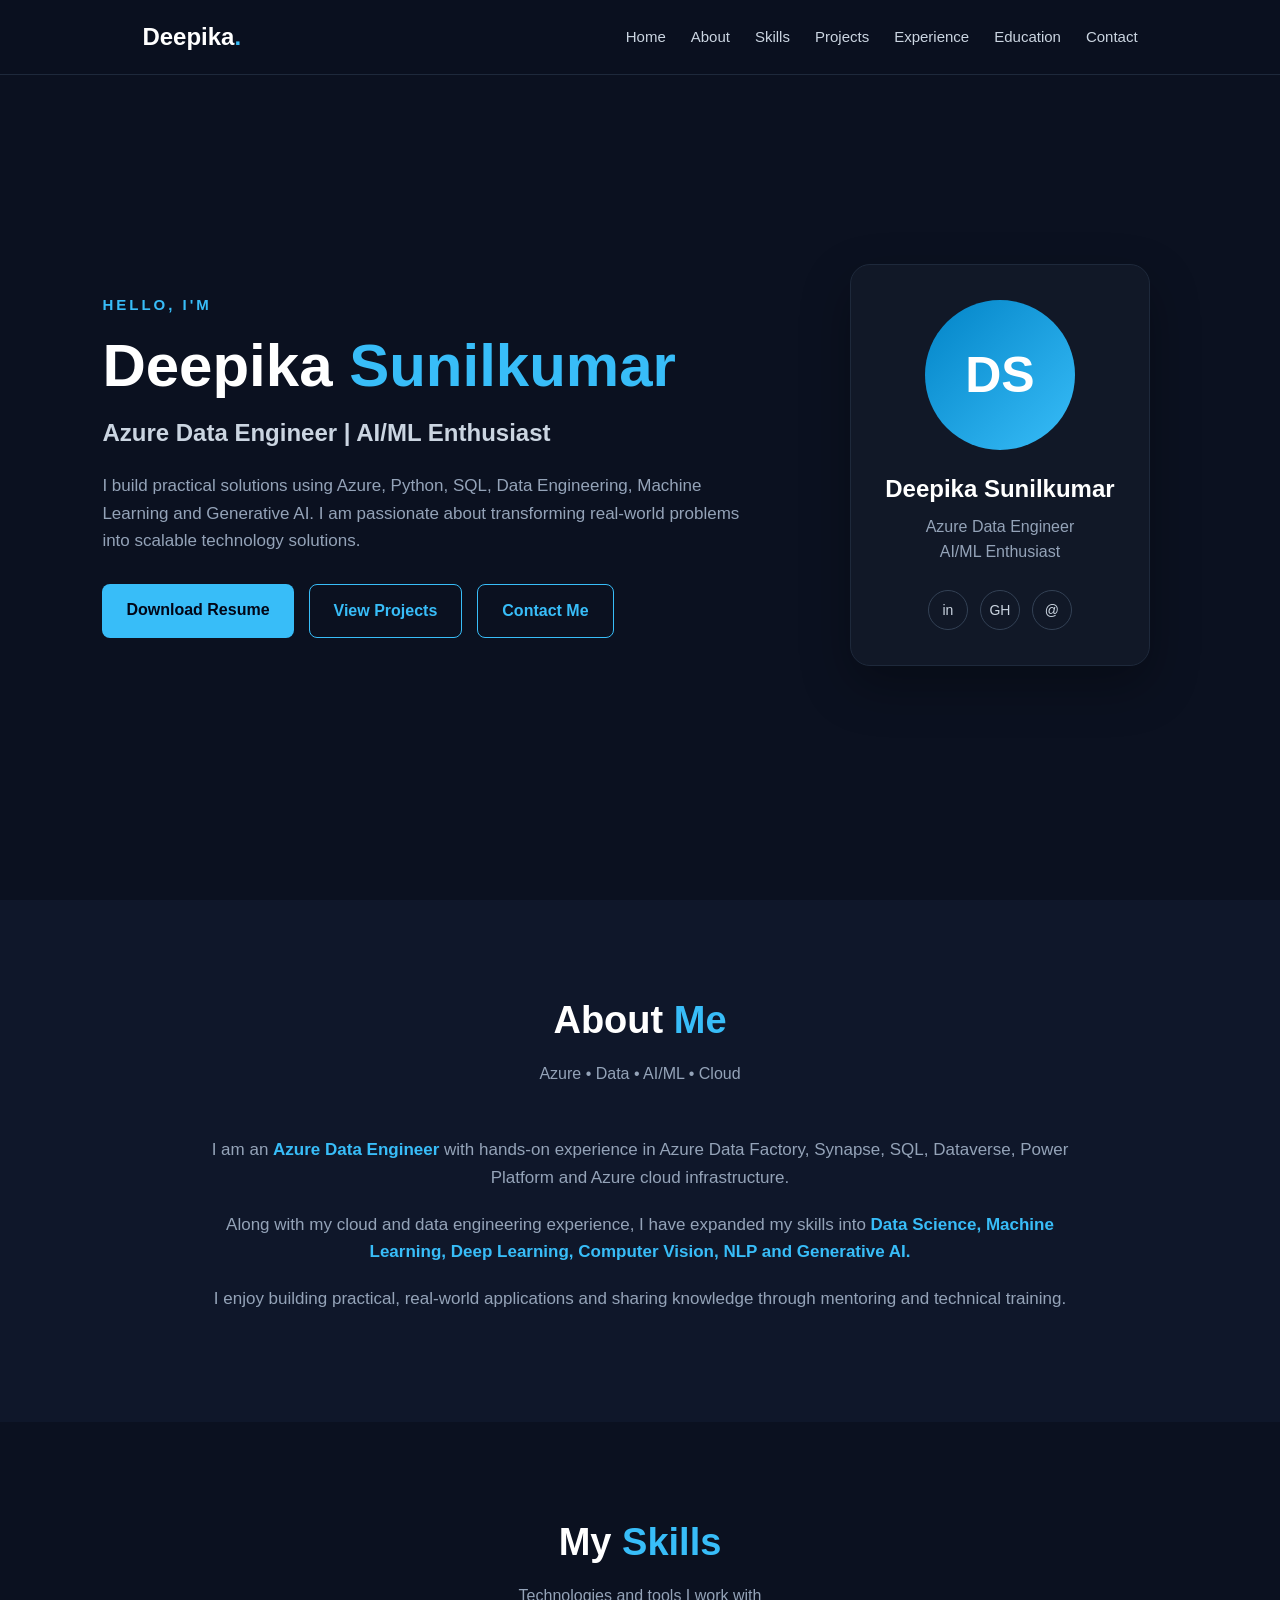
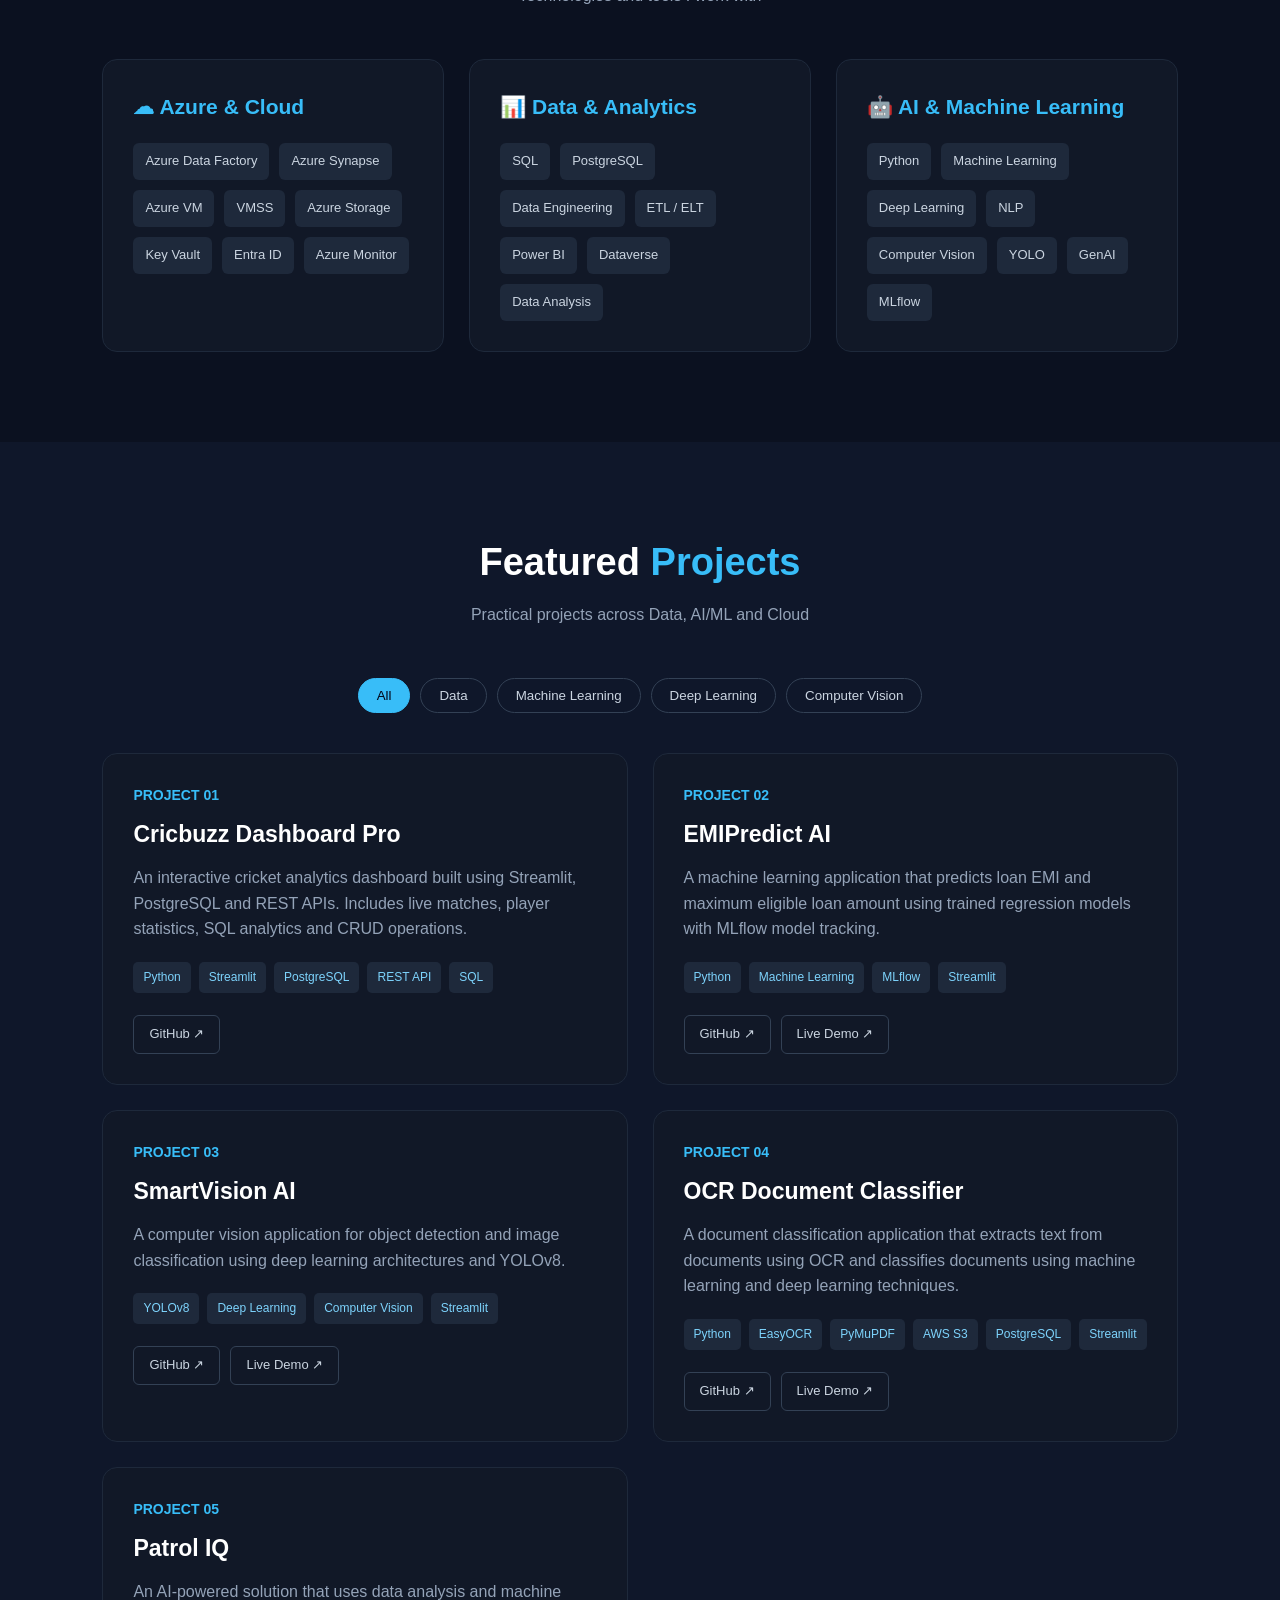
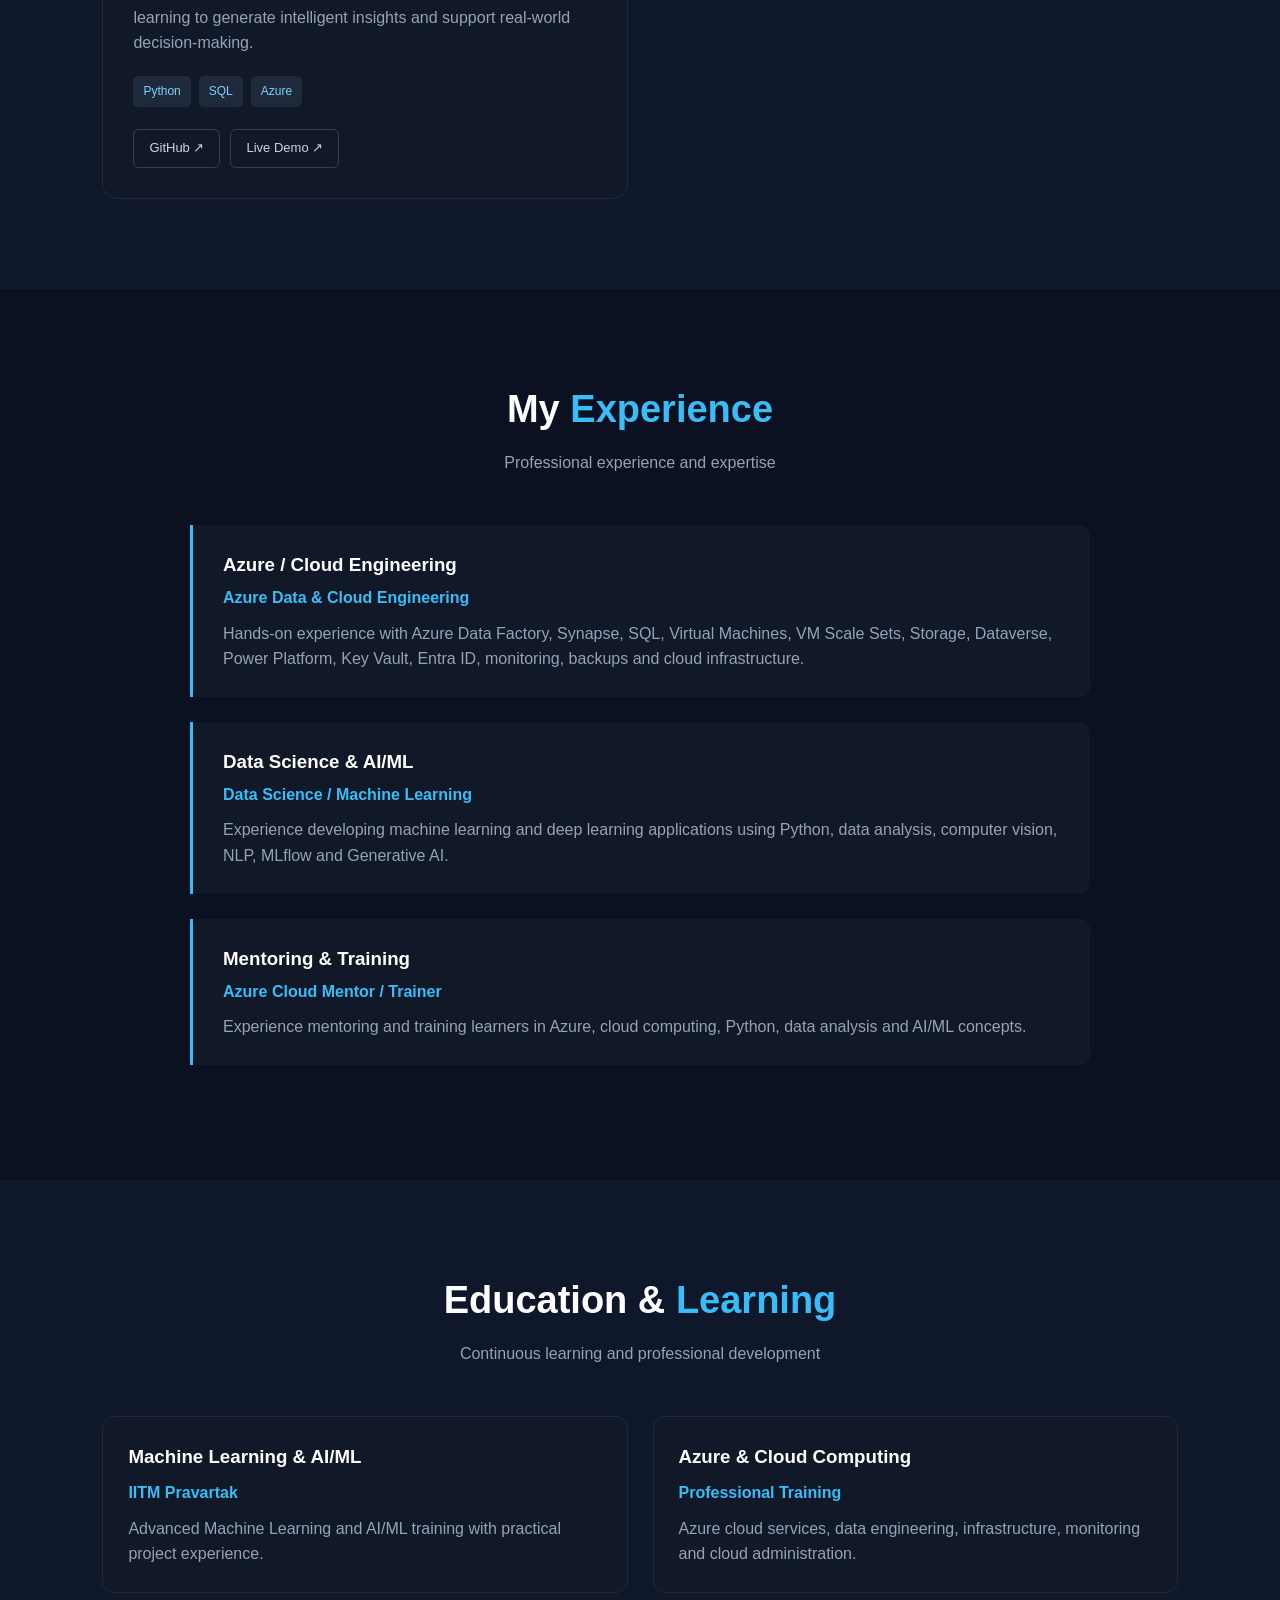
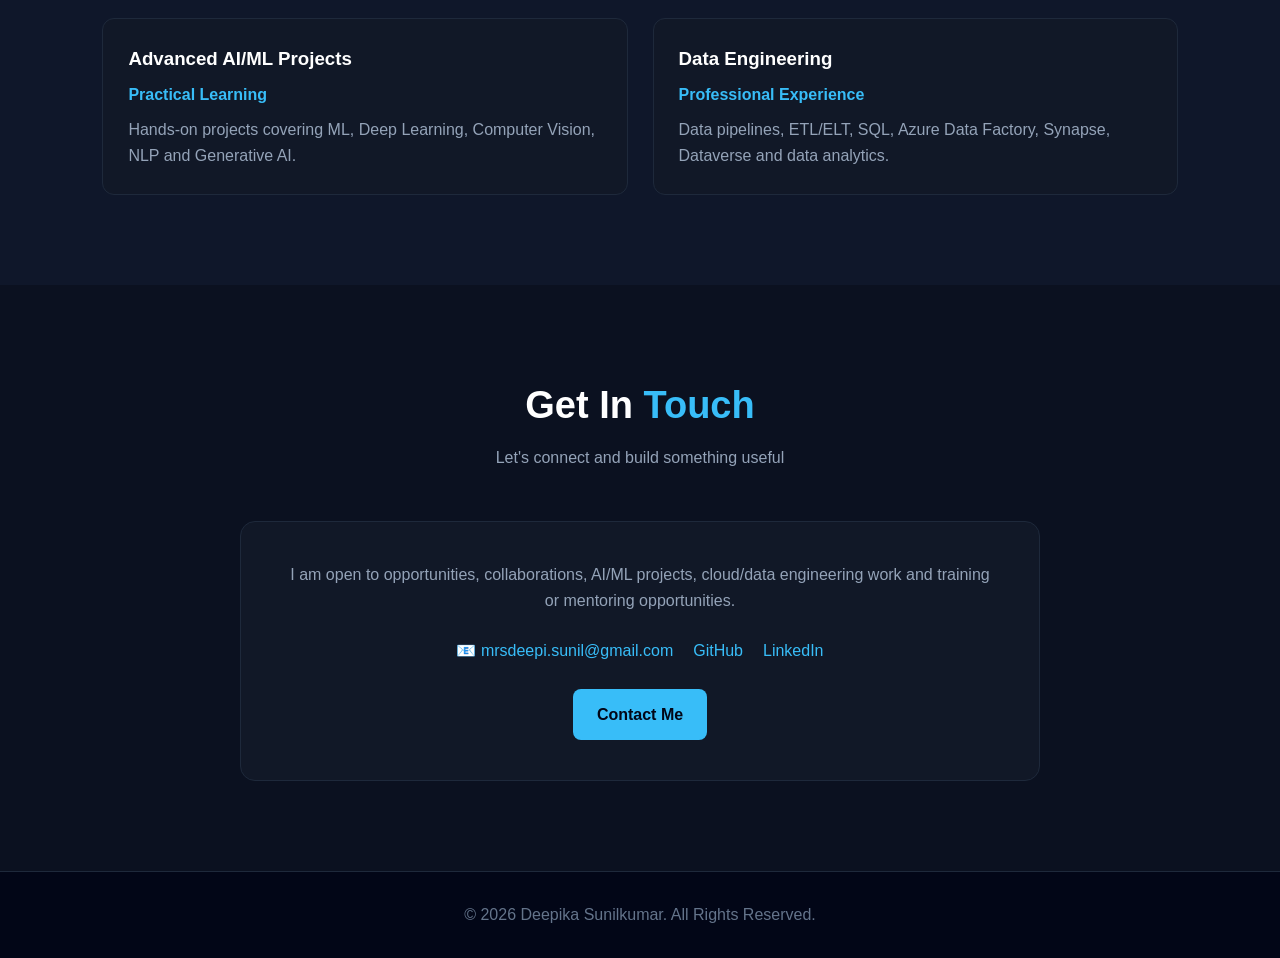
==== index.html @ 40c031a7 "Initial commit" ====
<!DOCTYPE html>
<html lang="en">

<head>
    <meta charset="UTF-8">

    <meta name="viewport" content="width=device-width, initial-scale=1.0">

    <meta name="description"
        content="Deepika Sunilkumar - Azure Data Engineer, AI/ML Enthusiast and Cloud & Data Professional">

    <meta name="author"
        content="Deepika Sunilkumar">

    <title>Deepika Sunilkumar | Azure Data Engineer & AI/ML</title>

    <!-- CSS -->
    <link rel="stylesheet" href="css/style.css">
</head>
    <style>

        /* =========================
           GLOBAL
        ========================== */

        * {
            margin: 0;
            padding: 0;
            box-sizing: border-box;
            scroll-behavior: smooth;
        }

        body {
            font-family: Arial, Helvetica, sans-serif;
            background: #0b1120;
            color: #e5e7eb;
            line-height: 1.6;
        }

        a {
            text-decoration: none;
            color: inherit;
        }

        ul {
            list-style: none;
        }

        img {
            max-width: 100%;
        }

        section {
            padding: 90px 8%;
        }

        .container {
            max-width: 1200px;
            margin: auto;
        }

        .section-title {
            text-align: center;
            margin-bottom: 50px;
        }

        .section-title h2 {
            font-size: 38px;
            margin-bottom: 10px;
            color: #ffffff;
        }

        .section-title span {
            color: #38bdf8;
        }

        .section-title p {
            color: #94a3b8;
        }


        /* =========================
           NAVBAR
        ========================== */

        header {
            position: fixed;
            top: 0;
            left: 0;
            width: 100%;
            background: rgba(11, 17, 32, 0.95);
            backdrop-filter: blur(10px);
            border-bottom: 1px solid #1e293b;
            z-index: 1000;
        }

        nav {
            max-width: 1200px;
            margin: auto;
            padding: 18px 8%;
            display: flex;
            justify-content: space-between;
            align-items: center;
        }

        .logo {
            font-size: 24px;
            font-weight: bold;
            color: #ffffff;
        }

        .logo span {
            color: #38bdf8;
        }

        .nav-links {
            display: flex;
            gap: 25px;
        }

        .nav-links a {
            color: #cbd5e1;
            font-size: 15px;
            transition: 0.3s;
        }

        .nav-links a:hover {
            color: #38bdf8;
        }

        .menu-btn {
            display: none;
            font-size: 28px;
            cursor: pointer;
            color: white;
        }


        /* =========================
           HERO
        ========================== */

        #home {
            min-height: 100vh;
            display: flex;
            align-items: center;
            padding-top: 120px;
        }

        .hero {
            max-width: 1200px;
            margin: auto;
            width: 100%;
            display: grid;
            grid-template-columns: 1.3fr 0.7fr;
            gap: 60px;
            align-items: center;
        }

        .hero-text small {
            color: #38bdf8;
            font-size: 15px;
            letter-spacing: 3px;
            font-weight: bold;
        }

        .hero-text h1 {
            font-size: 60px;
            line-height: 1.1;
            margin: 15px 0;
            color: white;
        }

        .hero-text h1 span {
            color: #38bdf8;
        }

        .hero-text h3 {
            font-size: 24px;
            color: #cbd5e1;
            margin-bottom: 20px;
        }

        .hero-text p {
            color: #94a3b8;
            max-width: 650px;
            margin-bottom: 30px;
            font-size: 17px;
        }

        .hero-buttons {
            display: flex;
            gap: 15px;
            flex-wrap: wrap;
        }

        .btn {
            padding: 13px 24px;
            border-radius: 8px;
            font-weight: bold;
            transition: 0.3s;
            display: inline-block;
        }

        .btn-primary {
            background: #38bdf8;
            color: #020617;
        }

        .btn-primary:hover {
            background: #0ea5e9;
            transform: translateY(-3px);
        }

        .btn-outline {
            border: 1px solid #38bdf8;
            color: #38bdf8;
        }

        .btn-outline:hover {
            background: #38bdf8;
            color: #020617;
            transform: translateY(-3px);
        }


        /* =========================
           HERO PROFILE
        ========================== */

        .hero-card {
            display: flex;
            justify-content: center;
        }

        .profile-card {
            width: 300px;
            padding: 35px 25px;
            text-align: center;
            background: #111827;
            border: 1px solid #1e293b;
            border-radius: 20px;
            box-shadow: 0 20px 50px rgba(0, 0, 0, 0.3);
        }

        .profile-circle {
            width: 150px;
            height: 150px;
            margin: auto auto 20px;
            border-radius: 50%;
            display: flex;
            justify-content: center;
            align-items: center;
            font-size: 50px;
            font-weight: bold;
            color: #ffffff;
            background: linear-gradient(135deg, #0284c7, #38bdf8);
        }

        .profile-card h3 {
            font-size: 24px;
            color: white;
        }

        .profile-card p {
            color: #94a3b8;
            margin-top: 5px;
        }


        /* =========================
           SOCIAL LINKS
        ========================== */

        .social-links {
            display: flex;
            justify-content: center;
            gap: 12px;
            margin-top: 25px;
        }

        .social-links a {
            width: 40px;
            height: 40px;
            display: flex;
            align-items: center;
            justify-content: center;
            border: 1px solid #334155;
            border-radius: 50%;
            color: #cbd5e1;
            transition: 0.3s;
            font-size: 14px;
        }

        .social-links a:hover {
            background: #38bdf8;
            color: #020617;
            border-color: #38bdf8;
        }


        /* =========================
           ABOUT
        ========================== */

        #about {
            background: #0f172a;
        }

        .about-content {
            max-width: 900px;
            margin: auto;
            text-align: center;
        }

        .about-content p {
            color: #94a3b8;
            font-size: 17px;
            margin-bottom: 20px;
        }

        .highlight {
            color: #38bdf8;
            font-weight: bold;
        }


        /* =========================
           SKILLS
        ========================== */

        .skills-grid {
            display: grid;
            grid-template-columns: repeat(3, 1fr);
            gap: 25px;
        }

        .skill-card {
            background: #111827;
            border: 1px solid #1e293b;
            padding: 30px;
            border-radius: 15px;
            transition: 0.3s;
        }

        .skill-card:hover {
            transform: translateY(-7px);
            border-color: #38bdf8;
        }

        .skill-card h3 {
            color: #38bdf8;
            margin-bottom: 20px;
            font-size: 21px;
        }

        .skill-list {
            display: flex;
            flex-wrap: wrap;
            gap: 10px;
        }

        .skill-list span {
            background: #1e293b;
            padding: 8px 12px;
            border-radius: 6px;
            color: #cbd5e1;
            font-size: 13px;
        }


        /* =========================
           PROJECT FILTERS
        ========================== */

        .project-filters {
            display: flex;
            justify-content: center;
            gap: 10px;
            flex-wrap: wrap;
            margin-bottom: 40px;
        }

        .filter-btn {
            padding: 9px 18px;
            border-radius: 20px;
            border: 1px solid #334155;
            background: transparent;
            color: #cbd5e1;
            cursor: pointer;
            transition: 0.3s;
        }

        .filter-btn:hover,
        .filter-btn.active {
            background: #38bdf8;
            color: #020617;
            border-color: #38bdf8;
        }


        /* =========================
           PROJECTS
        ========================== */

        #projects {
            background: #0f172a;
        }

        .projects-grid {
            display: grid;
            grid-template-columns: repeat(2, 1fr);
            gap: 25px;
        }

        .project-card {
            background: #111827;
            border: 1px solid #1e293b;
            border-radius: 15px;
            padding: 30px;
            transition: 0.3s;
        }

        .project-card:hover {
            transform: translateY(-7px);
            border-color: #38bdf8;
            box-shadow: 0 15px 40px rgba(0, 0, 0, 0.25);
        }

        .project-number {
            color: #38bdf8;
            font-size: 14px;
            font-weight: bold;
            margin-bottom: 10px;
        }

        .project-card h3 {
            color: white;
            font-size: 23px;
            margin-bottom: 12px;
        }

        .project-card p {
            color: #94a3b8;
            margin-bottom: 20px;
        }

        .tech-stack {
            display: flex;
            flex-wrap: wrap;
            gap: 8px;
            margin-bottom: 22px;
        }

        .tech-stack span {
            background: #1e293b;
            color: #7dd3fc;
            padding: 6px 10px;
            border-radius: 5px;
            font-size: 12px;
        }

        .project-links {
            display: flex;
            gap: 10px;
        }

        .project-links a {
            border: 1px solid #334155;
            padding: 8px 15px;
            border-radius: 6px;
            color: #cbd5e1;
            font-size: 13px;
            transition: 0.3s;
        }

        .project-links a:hover {
            background: #38bdf8;
            color: #020617;
            border-color: #38bdf8;
        }


        /* =========================
           EXPERIENCE
        ========================== */

        .timeline {
            max-width: 900px;
            margin: auto;
        }

        .timeline-item {
            position: relative;
            padding: 25px 30px;
            margin-bottom: 25px;
            background: #111827;
            border-left: 3px solid #38bdf8;
            border-radius: 0 10px 10px 0;
        }

        .timeline-item h3 {
            color: white;
            margin-bottom: 5px;
        }

        .timeline-item h4 {
            color: #38bdf8;
            margin-bottom: 10px;
        }

        .timeline-item p {
            color: #94a3b8;
        }


        /* =========================
           EDUCATION
        ========================== */

        #education {
            background: #0f172a;
        }

        .education-grid {
            display: grid;
            grid-template-columns: repeat(2, 1fr);
            gap: 25px;
        }

        .education-card {
            background: #111827;
            border: 1px solid #1e293b;
            padding: 25px;
            border-radius: 12px;
        }

        .education-card h3 {
            color: #ffffff;
            margin-bottom: 8px;
        }

        .education-card h4 {
            color: #38bdf8;
            margin-bottom: 10px;
        }

        .education-card p {
            color: #94a3b8;
        }


        /* =========================
           CONTACT
        ========================== */

        .contact-box {
            max-width: 800px;
            margin: auto;
            background: #111827;
            border: 1px solid #1e293b;
            border-radius: 15px;
            padding: 40px;
            text-align: center;
        }

        .contact-box p {
            color: #94a3b8;
            margin-bottom: 25px;
        }

        .contact-details {
            display: flex;
            justify-content: center;
            gap: 20px;
            flex-wrap: wrap;
            margin-bottom: 25px;
        }

        .contact-details a {
            color: #38bdf8;
        }


        /* =========================
           FOOTER
        ========================== */

        footer {
            text-align: center;
            padding: 30px 20px;
            background: #020617;
            color: #64748b;
            border-top: 1px solid #1e293b;
        }


        /* =========================
           MOBILE
        ========================== */

        @media (max-width: 900px) {

            .hero {
                grid-template-columns: 1fr;
                text-align: center;
            }

            .hero-text p {
                margin-left: auto;
                margin-right: auto;
            }

            .hero-buttons {
                justify-content: center;
            }

            .skills-grid {
                grid-template-columns: 1fr;
            }

            .projects-grid {
                grid-template-columns: 1fr;
            }

            .education-grid {
                grid-template-columns: 1fr;
            }

            .hero-text h1 {
                font-size: 48px;
            }
        }


        @media (max-width: 700px) {

            .menu-btn {
                display: block;
            }

            .nav-links {
                display: none;
                position: absolute;
                top: 70px;
                left: 0;
                width: 100%;
                background: #0b1120;
                flex-direction: column;
                text-align: center;
                padding: 25px;
                border-top: 1px solid #1e293b;
            }

            .nav-links.active {
                display: flex;
            }

            section {
                padding: 70px 5%;
            }

            .hero-text h1 {
                font-size: 40px;
            }

            .hero-text h3 {
                font-size: 20px;
            }

            .section-title h2 {
                font-size: 30px;
            }

            .profile-card {
                width: 270px;
            }

            .contact-box {
                padding: 25px;
            }
        }

    </style>

</head>


<body>


    <!-- =========================
         NAVBAR
    ========================== -->

    <header>

        <nav>

            <div class="logo">
                Deepika<span>.</span>
            </div>

            <div class="menu-btn"
                onclick="toggleMenu()">
                ☰
            </div>

            <ul class="nav-links" id="navLinks">

                <li>
                    <a href="#home">Home</a>
                </li>

                <li>
                    <a href="#about">About</a>
                </li>

                <li>
                    <a href="#skills">Skills</a>
                </li>

                <li>
                    <a href="#projects">Projects</a>
                </li>

                <li>
                    <a href="#experience">Experience</a>
                </li>

                <li>
                    <a href="#education">Education</a>
                </li>

                <li>
                    <a href="#contact">Contact</a>
                </li>

            </ul>

        </nav>

    </header>



    <!-- =========================
         HERO
    ========================== -->

    <section id="home">

        <div class="hero">

            <div class="hero-text">

                <small>
                    HELLO, I'M
                </small>

                <h1>
                    Deepika <span>Sunilkumar</span>
                </h1>

                <h3>
                    Azure Data Engineer | AI/ML Enthusiast
                </h3>

                <p>
                    I build practical solutions using
                    Azure, Python, SQL, Data Engineering,
                    Machine Learning and Generative AI.
                    I am passionate about transforming
                    real-world problems into scalable
                    technology solutions.
                </p>

                <div class="hero-buttons">

                    <!-- Resume -->
                    <a
                        href="https://drive.google.com/file/d/1gYa7ecklQyrqJKQjIr2imYg7D1th0zc2/view?usp=sharing"
                        target="_blank"
                        rel="noopener noreferrer"
                        class="btn btn-primary">

                        Download Resume

                    </a>

                    <a
                        href="#projects"
                        class="btn btn-outline">

                        View Projects

                    </a>

                    <a
                        href="#contact"
                        class="btn btn-outline">

                        Contact Me

                    </a>

                </div>

            </div>



            <!-- PROFILE CARD -->

            <div class="hero-card">

                <div class="profile-card">

                    <div class="profile-circle">
                        DS
                    </div>

                    <h3>
                        Deepika Sunilkumar
                    </h3>

                    <p>
                        Azure Data Engineer
                        <br>
                        AI/ML Enthusiast
                    </p>

                    <div class="social-links">

                        <!-- LinkedIn - Replace with actual URL -->
                        <a
                            href="YOUR-LINKEDIN-URL"
                            target="_blank"
                            rel="noopener noreferrer"
                            aria-label="LinkedIn">

                            in

                        </a>

                        <!-- GitHub -->
                        <a
                            href="https://github.com/mrsdeepisunil-oss"
                            target="_blank"
                            rel="noopener noreferrer"
                            aria-label="GitHub">

                            GH

                        </a>

                        <!-- Email -->
                        <a
                            href="mailto:mrsdeepi.sunil@gmail.com"
                            aria-label="Email">

                            @

                        </a>

                    </div>

                </div>

            </div>

        </div>

    </section>



    <!-- =========================
         ABOUT
    ========================== -->

    <section id="about">

        <div class="container">

            <div class="section-title">

                <h2>
                    About <span>Me</span>
                </h2>

                <p>
                    Azure • Data • AI/ML • Cloud
                </p>

            </div>


            <div class="about-content">

                <p>
                    I am an
                    <span class="highlight">
                        Azure Data Engineer
                    </span>
                    with hands-on experience in
                    Azure Data Factory, Synapse,
                    SQL, Dataverse, Power Platform
                    and Azure cloud infrastructure.
                </p>

                <p>
                    Along with my cloud and data
                    engineering experience, I have
                    expanded my skills into
                    <span class="highlight">
                        Data Science, Machine Learning,
                        Deep Learning, Computer Vision,
                        NLP and Generative AI.
                    </span>
                </p>

                <p>
                    I enjoy building practical,
                    real-world applications and
                    sharing knowledge through
                    mentoring and technical training.
                </p>

            </div>

        </div>

    </section>



    <!-- =========================
         SKILLS
    ========================== -->

    <section id="skills">

        <div class="container">

            <div class="section-title">

                <h2>
                    My <span>Skills</span>
                </h2>

                <p>
                    Technologies and tools I work with
                </p>

            </div>


            <div class="skills-grid">


                <!-- Azure -->

                <div class="skill-card">

                    <h3>
                        ☁ Azure & Cloud
                    </h3>

                    <div class="skill-list">

                        <span>Azure Data Factory</span>
                        <span>Azure Synapse</span>
                        <span>Azure VM</span>
                        <span>VMSS</span>
                        <span>Azure Storage</span>
                        <span>Key Vault</span>
                        <span>Entra ID</span>
                        <span>Azure Monitor</span>

                    </div>

                </div>



                <!-- Data -->

                <div class="skill-card">

                    <h3>
                        📊 Data & Analytics
                    </h3>

                    <div class="skill-list">

                        <span>SQL</span>
                        <span>PostgreSQL</span>
                        <span>Data Engineering</span>
                        <span>ETL / ELT</span>
                        <span>Power BI</span>
                        <span>Dataverse</span>
                        <span>Data Analysis</span>

                    </div>

                </div>



                <!-- AI -->

                <div class="skill-card">

                    <h3>
                        🤖 AI & Machine Learning
                    </h3>

                    <div class="skill-list">

                        <span>Python</span>
                        <span>Machine Learning</span>
                        <span>Deep Learning</span>
                        <span>NLP</span>
                        <span>Computer Vision</span>
                        <span>YOLO</span>
                        <span>GenAI</span>
                        <span>MLflow</span>

                    </div>

                </div>

            </div>

        </div>

    </section>



    <!-- =========================
         PROJECTS
    ========================== -->

    <section id="projects">

        <div class="container">

            <div class="section-title">

                <h2>
                    Featured <span>Projects</span>
                </h2>

                <p>
                    Practical projects across Data,
                    AI/ML and Cloud
                </p>

            </div>


            <!-- PROJECT FILTER -->

            <div class="project-filters">

                <button
                    class="filter-btn active"
                    data-filter="all">

                    All

                </button>

                <button
                    class="filter-btn"
                    data-filter="data">

                    Data

                </button>

                <button
                    class="filter-btn"
                    data-filter="ml">

                    Machine Learning

                </button>

                <button
                    class="filter-btn"
                    data-filter="dl">

                    Deep Learning

                </button>

                <button
                    class="filter-btn"
                    data-filter="cv">

                    Computer Vision

                </button>

            </div>



            <div class="projects-grid">


                <!-- =========================
                     PROJECT 1
                ========================== -->

                <div
                    class="project-card"
                    data-category="data">

                    <div class="project-number">
                        PROJECT 01
                    </div>

                    <h3>
                        Cricbuzz Dashboard Pro
                    </h3>

                    <p>
                        An interactive cricket analytics
                        dashboard built using Streamlit,
                        PostgreSQL and REST APIs.
                        Includes live matches, player
                        statistics, SQL analytics and
                        CRUD operations.
                    </p>

                    <div class="tech-stack">

                        <span>Python</span>
                        <span>Streamlit</span>
                        <span>PostgreSQL</span>
                        <span>REST API</span>
                        <span>SQL</span>

                    </div>

                    <div class="project-links">

                        <a
                            href="https://github.com/mrsdeepisunil-oss/guvi-cricbuzz"
                            target="_blank"
                            rel="noopener noreferrer">

                            GitHub ↗

                        </a>

                        
                    </div>

                </div>



                <!-- =========================
                     PROJECT 2
                ========================== -->

                <div
                    class="project-card"
                    data-category="ml">

                    <div class="project-number">
                        PROJECT 02
                    </div>

                    <h3>
                        EMIPredict AI
                    </h3>

                    <p>
                        A machine learning application
                        that predicts loan EMI and maximum
                        eligible loan amount using trained
                        regression models with MLflow
                        model tracking.
                    </p>

                    <div class="tech-stack">

                        <span>Python</span>
                        <span>Machine Learning</span>
                        <span>MLflow</span>
                        <span>Streamlit</span>

                    </div>

                    <div class="project-links">

                        <!-- Replace with actual GitHub -->
                        <a
                            href="https://github.com/mrsdeepisunil-oss/EMIprediction2026_mini"
                            target="_blank"
                            rel="noopener noreferrer">

                            GitHub ↗

                        </a>

                        <!-- Replace with actual Demo -->
                        <a
                            href="https://emiprediction2026mini.streamlit.app/"
                            target="_blank"
                            rel="noopener noreferrer">

                            Live Demo ↗

                        </a>

                    </div>

                </div>



                <!-- =========================
                     PROJECT 3
                ========================== -->

                <div
                    class="project-card"
                    data-category="cv">

                    <div class="project-number">
                        PROJECT 03
                    </div>

                    <h3>
                        SmartVision AI
                    </h3>

                    <p>
                        A computer vision application
                        for object detection and image
                        classification using deep learning
                        architectures and YOLOv8.
                    </p>

                    <div class="tech-stack">

                        <span>YOLOv8</span>
                        <span>Deep Learning</span>
                        <span>Computer Vision</span>
                        <span>Streamlit</span>

                    </div>

                    <div class="project-links">

                        <!-- Replace with actual SmartVision GitHub -->
                        <a
                            href="https://github.com/mrsdeepisunil-oss/Smart_Vision_AI"
                            target="_blank"
                            rel="noopener noreferrer">

                            GitHub ↗

                        </a>

                        <!-- Replace with actual SmartVision Demo -->
                        <a
                            href="https://smartvisionai-t6nek78uikcsmasns37cgu.streamlit.app/"
                            target="_blank"
                            rel="noopener noreferrer">

                            Live Demo ↗

                        </a>

                    </div>

                </div>



                <!-- =========================
                     PROJECT 4
                ========================== -->

                <div
                    class="project-card"
                    data-category="cv">

                    <div class="project-number">
                        PROJECT 04
                    </div>

                    <h3>
                        OCR Document Classifier
                    </h3>

                    <p>
                        A document classification application
                        that extracts text from documents using
                        OCR and classifies documents using
                        machine learning and deep learning
                        techniques.
                    </p>

                    <div class="tech-stack">

                        <span>Python</span>
                        <span>EasyOCR</span>
                        <span>PyMuPDF</span>
                        <span>AWS S3</span>
                        <span>PostgreSQL</span>
                        <span>Streamlit</span>

                    </div>

                    <div class="project-links">

                        <!-- Replace with actual GitHub -->
                        <a
                            href="https://github.com/mrsdeepisunil-oss/FinalIDP1"
                            target="_blank"
                            rel="noopener noreferrer">

                            GitHub ↗

                        </a>

                        <!-- Replace with actual Demo -->
                        <a
                            href="https://finalidp1-isnnkbm7ofbjvtbvtqcgte.streamlit.app/"
                            target="_blank"
                            rel="noopener noreferrer">

                            Live Demo ↗

                        </a>

                    </div>

                </div>



                <!-- =========================
                     ADD MORE PROJECTS HERE
                ========================== -->

                <div
                    class="project-card"
                    data-category="data">

                    <div class="project-number">
                        PROJECT 05
                    </div>

                    <h3>
                        Patrol IQ
                    </h3>

                    <p>
                        An AI-powered solution that uses data analysis and
                        machine learning to generate intelligent insights
                        and support real-world decision-making.
                    </p>

                    <div class="tech-stack">

                        <span>Python</span>
                        <span>SQL</span>
                        <span>Azure</span>

                    </div>

                    <div class="project-links">

                        <a
                            href="https://github.com/mrsdeepisunil-oss/Patrol-mini"
                            target="_blank"
                            rel="noopener noreferrer">

                            GitHub ↗

                        </a>

                        <a
                            href="https://patroliq-mini.streamlit.app/"
                            target="_blank"
                            rel="noopener noreferrer">

                            Live Demo ↗

                        </a>

                    </div>

                </div>

            </div>

        </div>

    </section>



    <!-- =========================
         EXPERIENCE
    ========================== -->

    <section id="experience">

        <div class="container">

            <div class="section-title">

                <h2>
                    My <span>Experience</span>
                </h2>

                <p>
                    Professional experience and expertise
                </p>

            </div>


            <div class="timeline">


                <div class="timeline-item">

                    <h3>
                        Azure / Cloud Engineering
                    </h3>

                    <h4>
                        Azure Data & Cloud Engineering
                    </h4>

                    <p>
                        Hands-on experience with Azure
                        Data Factory, Synapse, SQL,
                        Virtual Machines, VM Scale Sets,
                        Storage, Dataverse, Power Platform,
                        Key Vault, Entra ID, monitoring,
                        backups and cloud infrastructure.
                    </p>

                </div>



                <div class="timeline-item">

                    <h3>
                        Data Science & AI/ML
                    </h3>

                    <h4>
                        Data Science / Machine Learning
                    </h4>

                    <p>
                        Experience developing machine
                        learning and deep learning
                        applications using Python,
                        data analysis, computer vision,
                        NLP, MLflow and Generative AI.
                    </p>

                </div>



                <div class="timeline-item">

                    <h3>
                        Mentoring & Training
                    </h3>

                    <h4>
                        Azure Cloud Mentor / Trainer
                    </h4>

                    <p>
                        Experience mentoring and training
                        learners in Azure, cloud computing,
                        Python, data analysis and
                        AI/ML concepts.
                    </p>

                </div>

            </div>

        </div>

    </section>



    <!-- =========================
         EDUCATION
    ========================== -->

    <section id="education">

        <div class="container">

            <div class="section-title">

                <h2>
                    Education & <span>Learning</span>
                </h2>

                <p>
                    Continuous learning and professional development
                </p>

            </div>


            <div class="education-grid">


                <div class="education-card">

                    <h3>
                        Machine Learning & AI/ML
                    </h3>

                    <h4>
                        IITM Pravartak
                    </h4>

                    <p>
                        Advanced Machine Learning and
                        AI/ML training with practical
                        project experience.
                    </p>

                </div>



                <div class="education-card">

                    <h3>
                        Azure & Cloud Computing
                    </h3>

                    <h4>
                        Professional Training
                    </h4>

                    <p>
                        Azure cloud services, data engineering,
                        infrastructure, monitoring and
                        cloud administration.
                    </p>

                </div>



                <div class="education-card">

                    <h3>
                        Advanced AI/ML Projects
                    </h3>

                    <h4>
                        Practical Learning
                    </h4>

                    <p>
                        Hands-on projects covering ML,
                        Deep Learning, Computer Vision,
                        NLP and Generative AI.
                    </p>

                </div>



                <div class="education-card">

                    <h3>
                        Data Engineering
                    </h3>

                    <h4>
                        Professional Experience
                    </h4>

                    <p>
                        Data pipelines, ETL/ELT, SQL,
                        Azure Data Factory, Synapse,
                        Dataverse and data analytics.
                    </p>

                </div>

            </div>

        </div>

    </section>



    <!-- =========================
         CONTACT
    ========================== -->

    <section id="contact">

        <div class="container">

            <div class="section-title">

                <h2>
                    Get In <span>Touch</span>
                </h2>

                <p>
                    Let's connect and build something useful
                </p>

            </div>


            <div class="contact-box">

                <p>
                    I am open to opportunities,
                    collaborations, AI/ML projects,
                    cloud/data engineering work and
                    training or mentoring opportunities.
                </p>


                <div class="contact-details">

                    <a href="mailto:mrsdeepi.sunil@gmail.com">

                        📧
                        mrsdeepi.sunil@gmail.com

                    </a>


                    <a
                        href="https://github.com/mrsdeepisunil-oss"
                        target="_blank"
                        rel="noopener noreferrer">

                        GitHub

                    </a>


                    <!-- Replace with actual LinkedIn -->
                    <a
                        href="YOUR-LINKEDIN-URL"
                        target="_blank"
                        rel="noopener noreferrer">

                        LinkedIn

                    </a>

                </div>


                <a
                    href="mailto:mrsdeepi.sunil@gmail.com"
                    class="btn btn-primary">

                    Contact Me

                </a>

            </div>

        </div>

    </section>



    <!-- =========================
         FOOTER
    ========================== -->

    <footer>

        <p>
            © 2026 Deepika Sunilkumar.
            All Rights Reserved.
        </p>

    </footer>



    <!-- =========================
         JAVASCRIPT
    ========================== -->

    <script>

        /* =========================
           MOBILE MENU
        ========================== */

        function toggleMenu() {

            const navLinks =
                document.getElementById("navLinks");

            navLinks.classList.toggle("active");

        }


        /* Close mobile menu
           after clicking a link */

        document.querySelectorAll(".nav-links a")
            .forEach(link => {

                link.addEventListener("click", () => {

                    document
                        .getElementById("navLinks")
                        .classList.remove("active");

                });

            });



        /* =========================
           PROJECT FILTER
        ========================== */

        const filterButtons =
            document.querySelectorAll(".filter-btn");

        const projectCards =
            document.querySelectorAll(".project-card");


        filterButtons.forEach(button => {

            button.addEventListener("click", () => {

                /* Remove active */
                filterButtons.forEach(btn => {

                    btn.classList.remove("active");

                });


                /* Add active */
                button.classList.add("active");


                const filter =
                    button.getAttribute("data-filter");


                projectCards.forEach(card => {

                    const category =
                        card.getAttribute("data-category");


                    if (
                        filter === "all" ||
                        category === filter
                    ) {

                        card.style.display = "block";

                    } else {

                        card.style.display = "none";

                    }

                });

            });

        });

    </script>


</body>

</html>
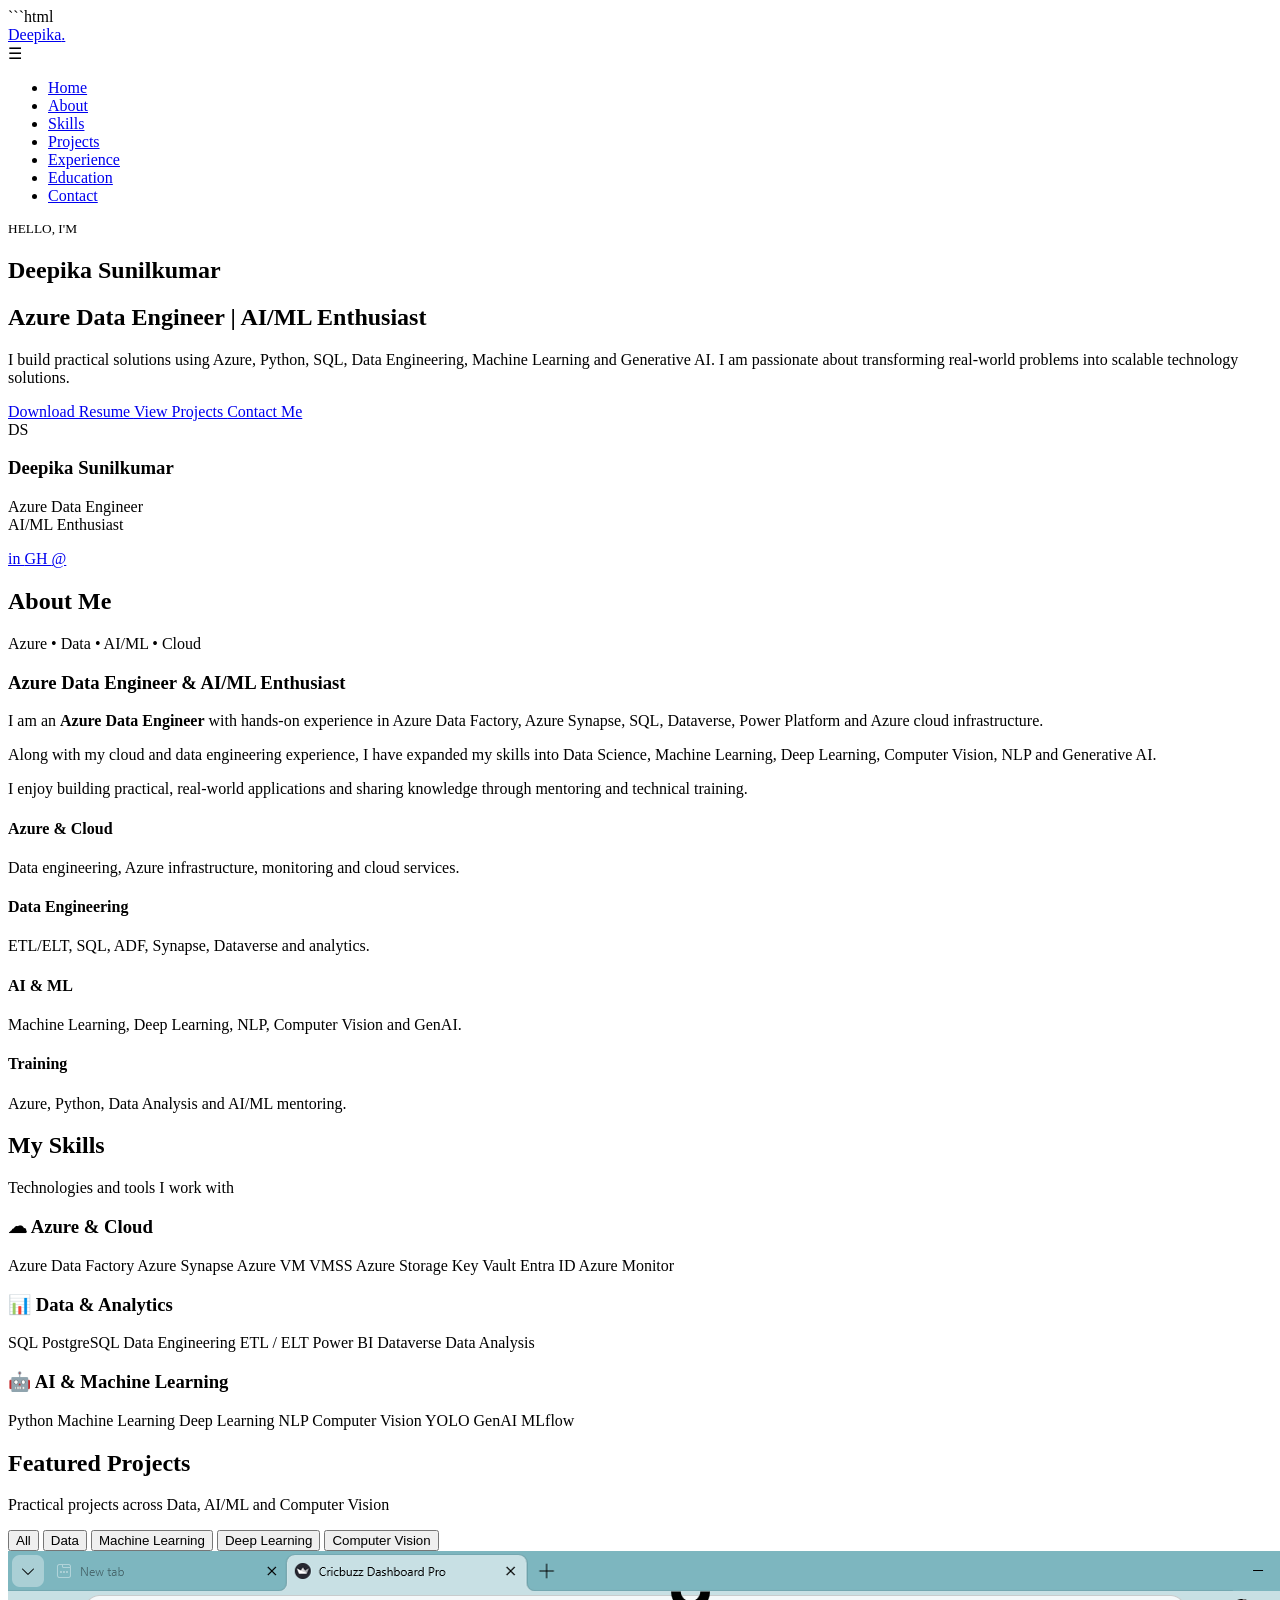
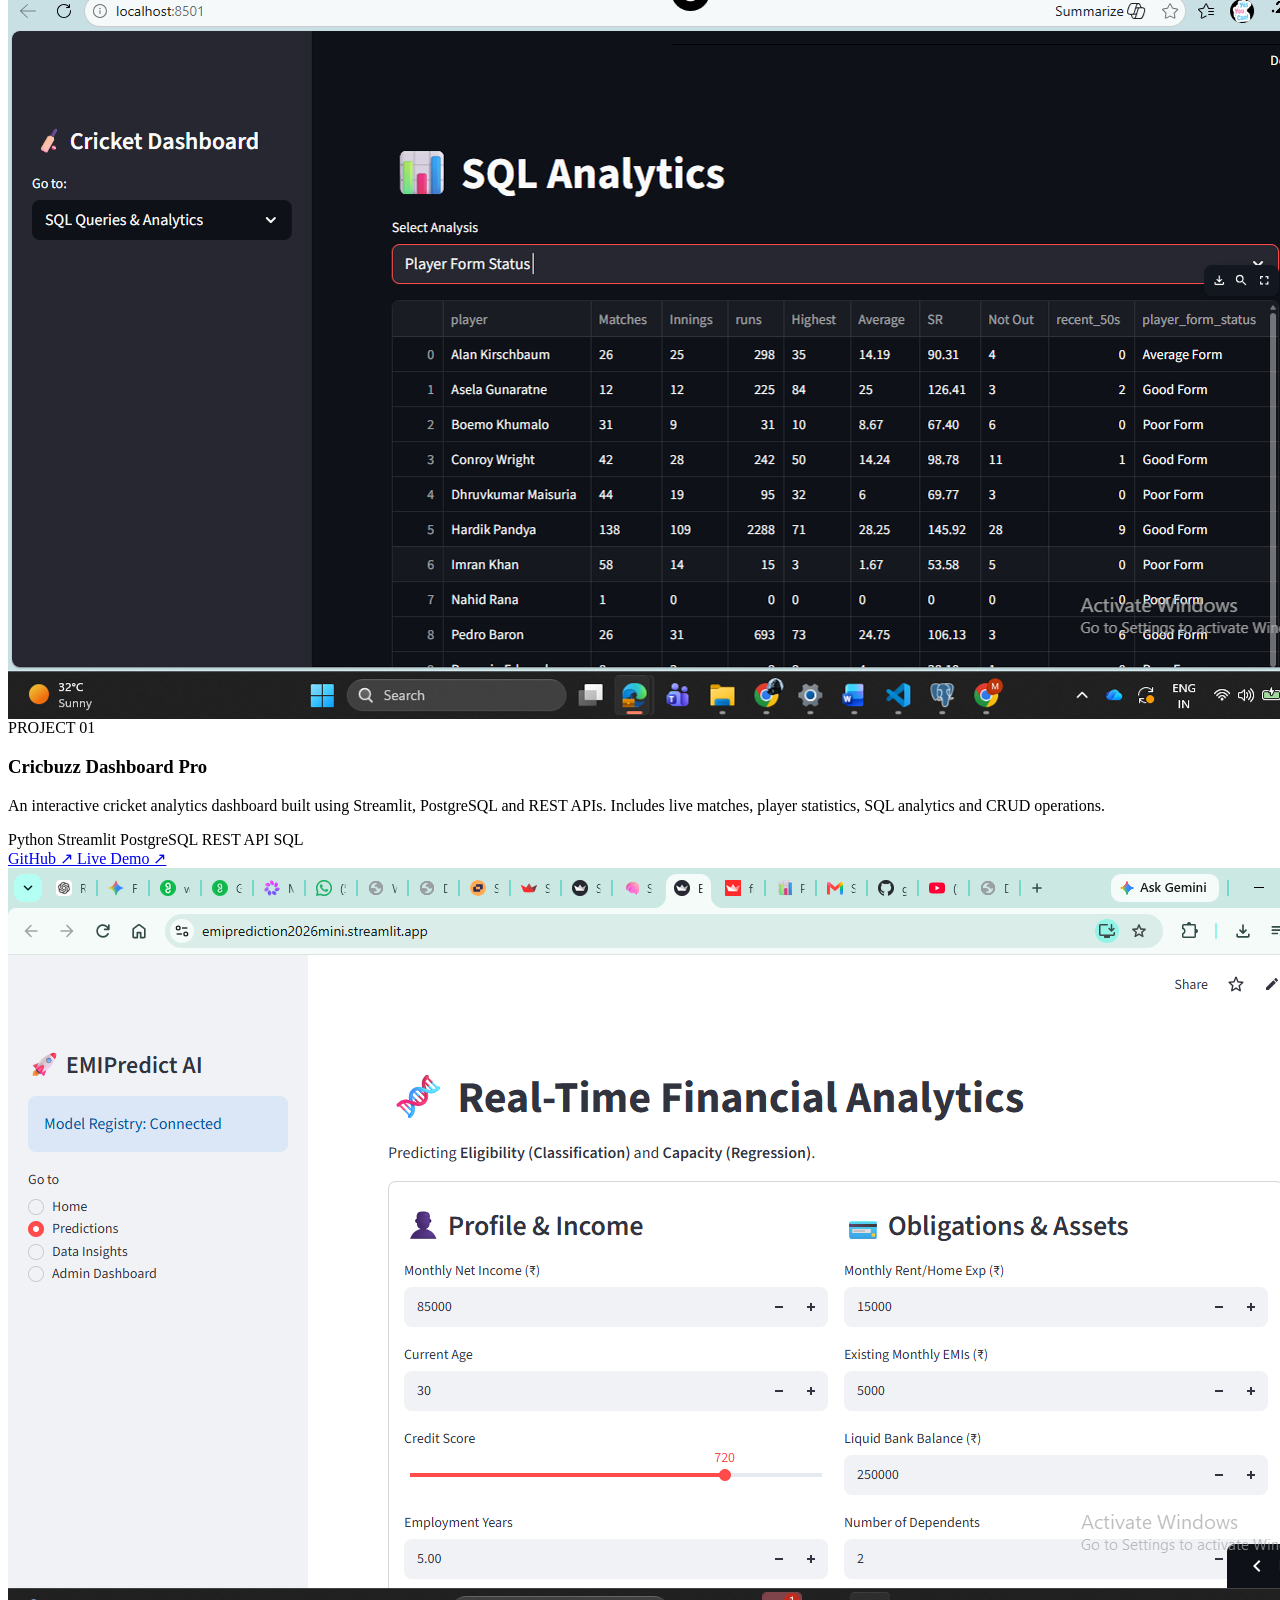
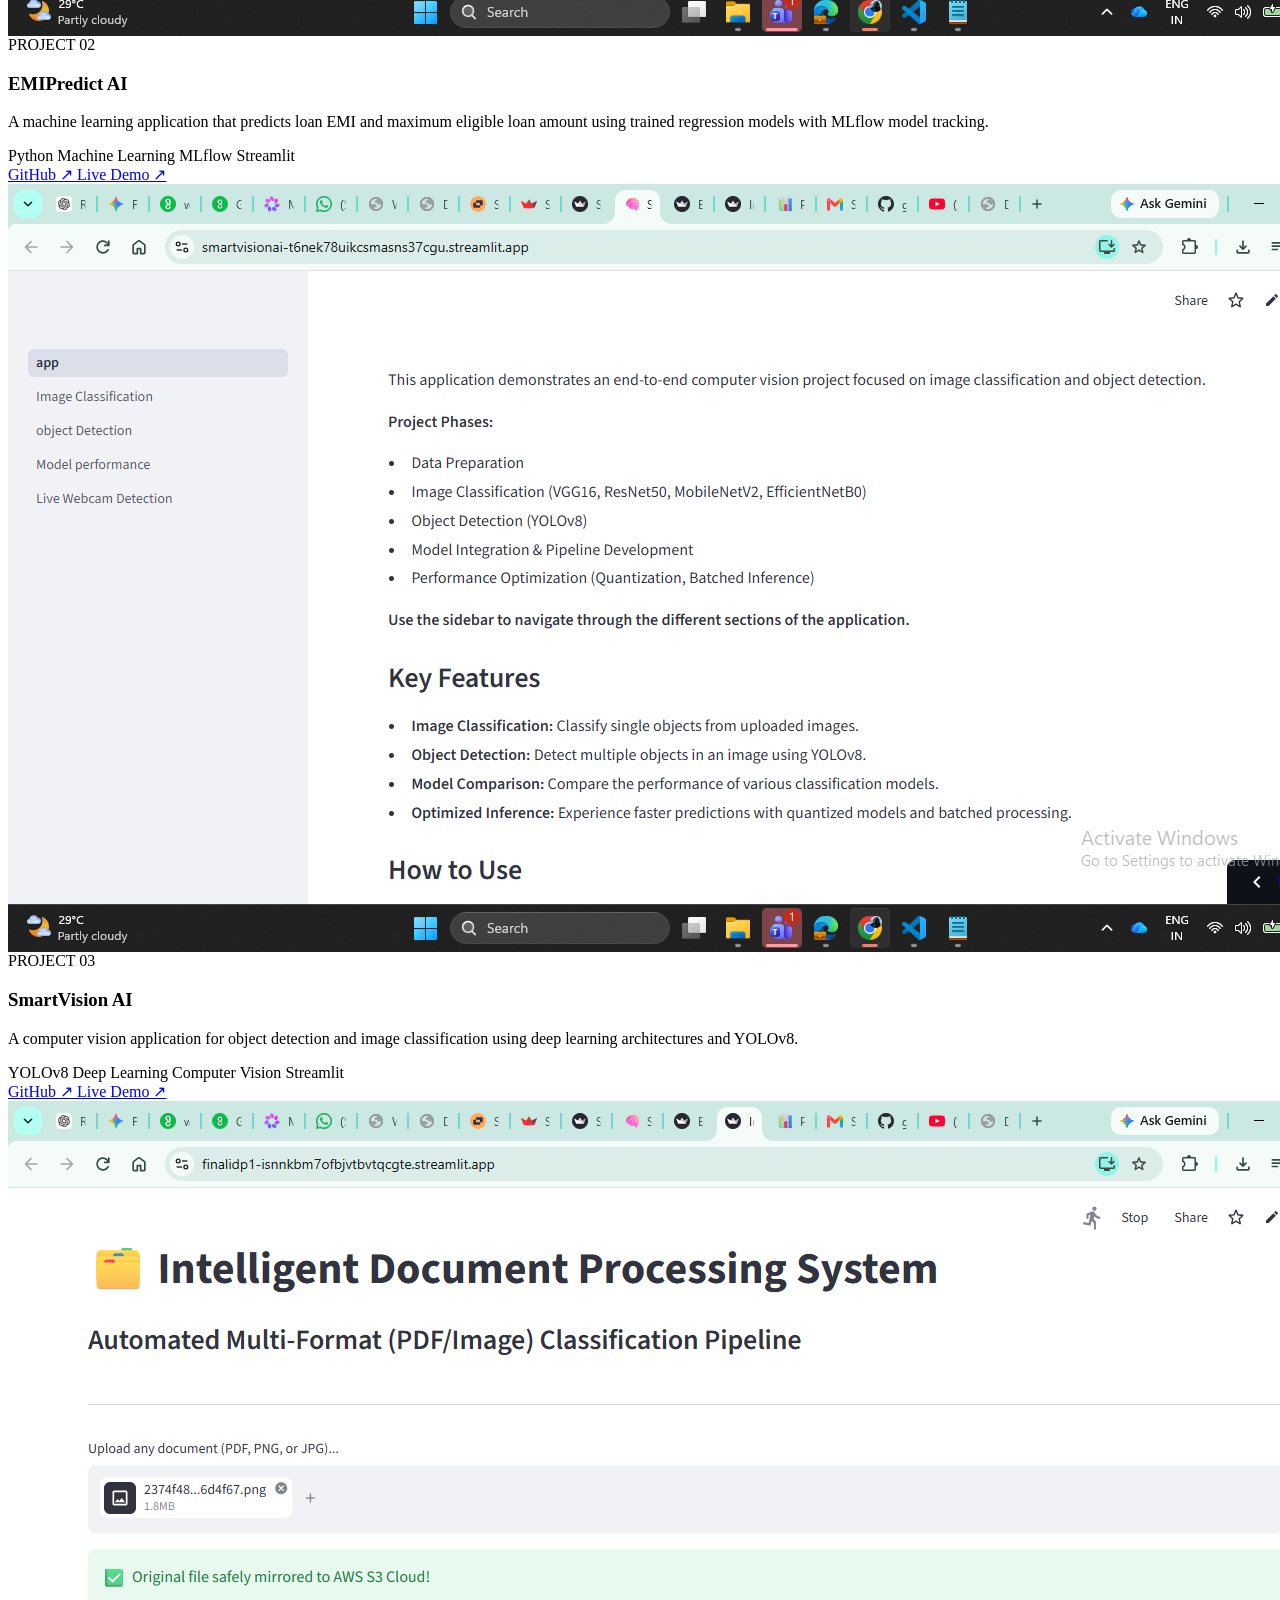
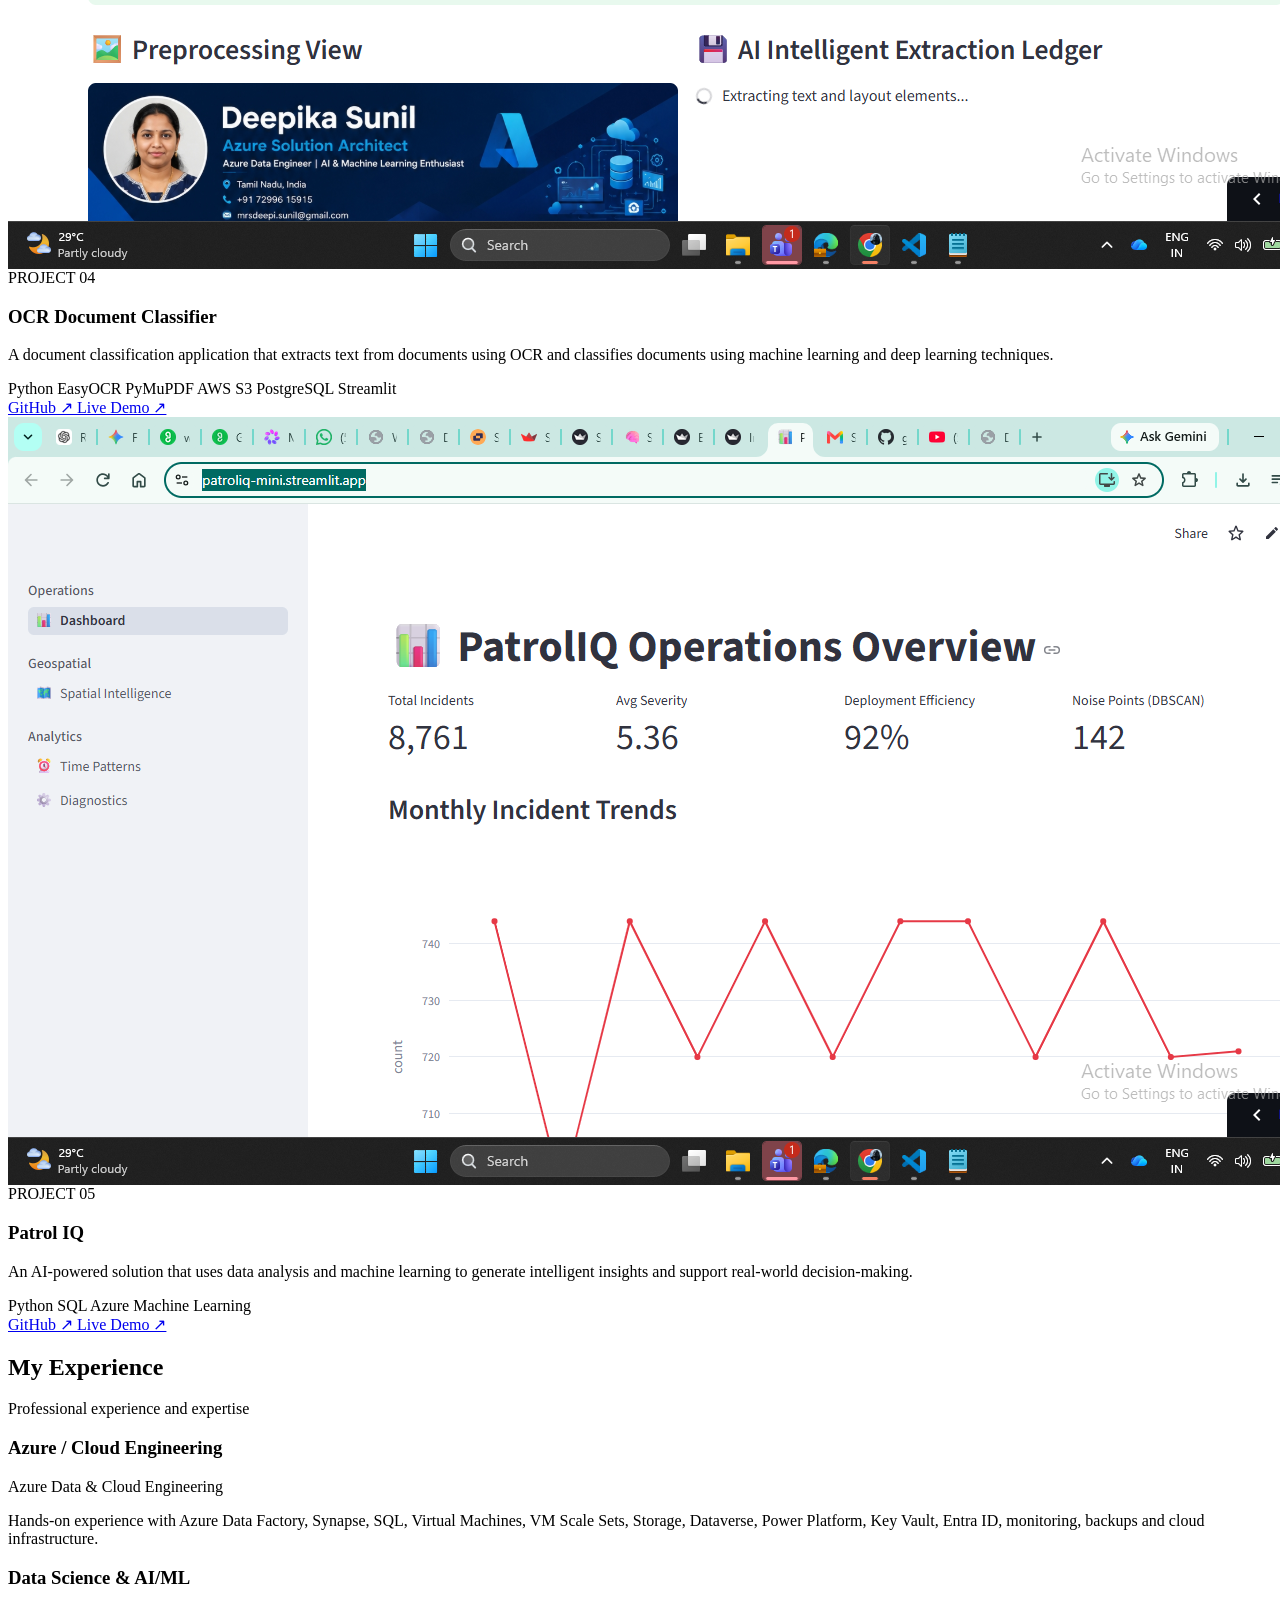
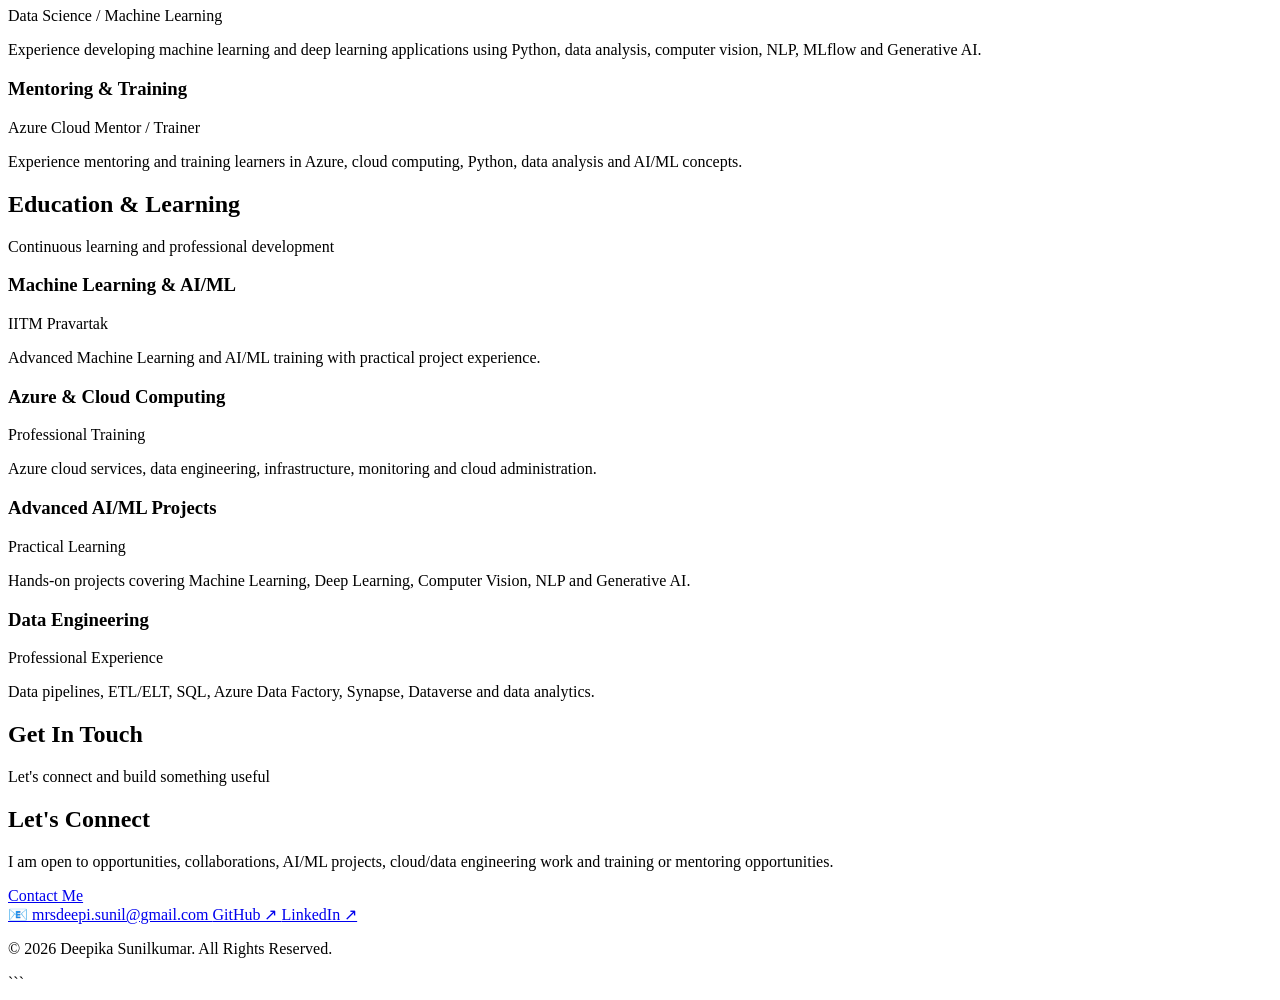
==== commit 8163d011: "Use index.html as portfolio homepage" ====
--- a/index.html
+++ b/index.html
@@ -1,10 +1,12 @@
+```html
 <!DOCTYPE html>
 <html lang="en">
 
 <head>
     <meta charset="UTF-8">
 
-    <meta name="viewport" content="width=device-width, initial-scale=1.0">
+    <meta name="viewport"
+        content="width=device-width, initial-scale=1.0">
 
     <meta name="description"
         content="Deepika Sunilkumar - Azure Data Engineer, AI/ML Enthusiast and Cloud & Data Professional">
@@ -17,691 +19,23 @@
     <!-- CSS -->
     <link rel="stylesheet" href="css/style.css">
 </head>
-    <style>
-
-        /* =========================
-           GLOBAL
-        ========================== */
-
-        * {
-            margin: 0;
-            padding: 0;
-            box-sizing: border-box;
-            scroll-behavior: smooth;
-        }
-
-        body {
-            font-family: Arial, Helvetica, sans-serif;
-            background: #0b1120;
-            color: #e5e7eb;
-            line-height: 1.6;
-        }
-
-        a {
-            text-decoration: none;
-            color: inherit;
-        }
-
-        ul {
-            list-style: none;
-        }
-
-        img {
-            max-width: 100%;
-        }
-
-        section {
-            padding: 90px 8%;
-        }
-
-        .container {
-            max-width: 1200px;
-            margin: auto;
-        }
-
-        .section-title {
-            text-align: center;
-            margin-bottom: 50px;
-        }
-
-        .section-title h2 {
-            font-size: 38px;
-            margin-bottom: 10px;
-            color: #ffffff;
-        }
-
-        .section-title span {
-            color: #38bdf8;
-        }
-
-        .section-title p {
-            color: #94a3b8;
-        }
-
-
-        /* =========================
-           NAVBAR
-        ========================== */
-
-        header {
-            position: fixed;
-            top: 0;
-            left: 0;
-            width: 100%;
-            background: rgba(11, 17, 32, 0.95);
-            backdrop-filter: blur(10px);
-            border-bottom: 1px solid #1e293b;
-            z-index: 1000;
-        }
-
-        nav {
-            max-width: 1200px;
-            margin: auto;
-            padding: 18px 8%;
-            display: flex;
-            justify-content: space-between;
-            align-items: center;
-        }
-
-        .logo {
-            font-size: 24px;
-            font-weight: bold;
-            color: #ffffff;
-        }
-
-        .logo span {
-            color: #38bdf8;
-        }
-
-        .nav-links {
-            display: flex;
-            gap: 25px;
-        }
-
-        .nav-links a {
-            color: #cbd5e1;
-            font-size: 15px;
-            transition: 0.3s;
-        }
-
-        .nav-links a:hover {
-            color: #38bdf8;
-        }
-
-        .menu-btn {
-            display: none;
-            font-size: 28px;
-            cursor: pointer;
-            color: white;
-        }
-
-
-        /* =========================
-           HERO
-        ========================== */
-
-        #home {
-            min-height: 100vh;
-            display: flex;
-            align-items: center;
-            padding-top: 120px;
-        }
-
-        .hero {
-            max-width: 1200px;
-            margin: auto;
-            width: 100%;
-            display: grid;
-            grid-template-columns: 1.3fr 0.7fr;
-            gap: 60px;
-            align-items: center;
-        }
-
-        .hero-text small {
-            color: #38bdf8;
-            font-size: 15px;
-            letter-spacing: 3px;
-            font-weight: bold;
-        }
-
-        .hero-text h1 {
-            font-size: 60px;
-            line-height: 1.1;
-            margin: 15px 0;
-            color: white;
-        }
-
-        .hero-text h1 span {
-            color: #38bdf8;
-        }
-
-        .hero-text h3 {
-            font-size: 24px;
-            color: #cbd5e1;
-            margin-bottom: 20px;
-        }
-
-        .hero-text p {
-            color: #94a3b8;
-            max-width: 650px;
-            margin-bottom: 30px;
-            font-size: 17px;
-        }
-
-        .hero-buttons {
-            display: flex;
-            gap: 15px;
-            flex-wrap: wrap;
-        }
-
-        .btn {
-            padding: 13px 24px;
-            border-radius: 8px;
-            font-weight: bold;
-            transition: 0.3s;
-            display: inline-block;
-        }
-
-        .btn-primary {
-            background: #38bdf8;
-            color: #020617;
-        }
-
-        .btn-primary:hover {
-            background: #0ea5e9;
-            transform: translateY(-3px);
-        }
-
-        .btn-outline {
-            border: 1px solid #38bdf8;
-            color: #38bdf8;
-        }
-
-        .btn-outline:hover {
-            background: #38bdf8;
-            color: #020617;
-            transform: translateY(-3px);
-        }
-
-
-        /* =========================
-           HERO PROFILE
-        ========================== */
-
-        .hero-card {
-            display: flex;
-            justify-content: center;
-        }
-
-        .profile-card {
-            width: 300px;
-            padding: 35px 25px;
-            text-align: center;
-            background: #111827;
-            border: 1px solid #1e293b;
-            border-radius: 20px;
-            box-shadow: 0 20px 50px rgba(0, 0, 0, 0.3);
-        }
-
-        .profile-circle {
-            width: 150px;
-            height: 150px;
-            margin: auto auto 20px;
-            border-radius: 50%;
-            display: flex;
-            justify-content: center;
-            align-items: center;
-            font-size: 50px;
-            font-weight: bold;
-            color: #ffffff;
-            background: linear-gradient(135deg, #0284c7, #38bdf8);
-        }
-
-        .profile-card h3 {
-            font-size: 24px;
-            color: white;
-        }
-
-        .profile-card p {
-            color: #94a3b8;
-            margin-top: 5px;
-        }
-
-
-        /* =========================
-           SOCIAL LINKS
-        ========================== */
-
-        .social-links {
-            display: flex;
-            justify-content: center;
-            gap: 12px;
-            margin-top: 25px;
-        }
-
-        .social-links a {
-            width: 40px;
-            height: 40px;
-            display: flex;
-            align-items: center;
-            justify-content: center;
-            border: 1px solid #334155;
-            border-radius: 50%;
-            color: #cbd5e1;
-            transition: 0.3s;
-            font-size: 14px;
-        }
-
-        .social-links a:hover {
-            background: #38bdf8;
-            color: #020617;
-            border-color: #38bdf8;
-        }
-
-
-        /* =========================
-           ABOUT
-        ========================== */
-
-        #about {
-            background: #0f172a;
-        }
-
-        .about-content {
-            max-width: 900px;
-            margin: auto;
-            text-align: center;
-        }
-
-        .about-content p {
-            color: #94a3b8;
-            font-size: 17px;
-            margin-bottom: 20px;
-        }
-
-        .highlight {
-            color: #38bdf8;
-            font-weight: bold;
-        }
-
-
-        /* =========================
-           SKILLS
-        ========================== */
-
-        .skills-grid {
-            display: grid;
-            grid-template-columns: repeat(3, 1fr);
-            gap: 25px;
-        }
-
-        .skill-card {
-            background: #111827;
-            border: 1px solid #1e293b;
-            padding: 30px;
-            border-radius: 15px;
-            transition: 0.3s;
-        }
-
-        .skill-card:hover {
-            transform: translateY(-7px);
-            border-color: #38bdf8;
-        }
-
-        .skill-card h3 {
-            color: #38bdf8;
-            margin-bottom: 20px;
-            font-size: 21px;
-        }
-
-        .skill-list {
-            display: flex;
-            flex-wrap: wrap;
-            gap: 10px;
-        }
-
-        .skill-list span {
-            background: #1e293b;
-            padding: 8px 12px;
-            border-radius: 6px;
-            color: #cbd5e1;
-            font-size: 13px;
-        }
-
-
-        /* =========================
-           PROJECT FILTERS
-        ========================== */
-
-        .project-filters {
-            display: flex;
-            justify-content: center;
-            gap: 10px;
-            flex-wrap: wrap;
-            margin-bottom: 40px;
-        }
-
-        .filter-btn {
-            padding: 9px 18px;
-            border-radius: 20px;
-            border: 1px solid #334155;
-            background: transparent;
-            color: #cbd5e1;
-            cursor: pointer;
-            transition: 0.3s;
-        }
-
-        .filter-btn:hover,
-        .filter-btn.active {
-            background: #38bdf8;
-            color: #020617;
-            border-color: #38bdf8;
-        }
-
-
-        /* =========================
-           PROJECTS
-        ========================== */
-
-        #projects {
-            background: #0f172a;
-        }
-
-        .projects-grid {
-            display: grid;
-            grid-template-columns: repeat(2, 1fr);
-            gap: 25px;
-        }
-
-        .project-card {
-            background: #111827;
-            border: 1px solid #1e293b;
-            border-radius: 15px;
-            padding: 30px;
-            transition: 0.3s;
-        }
-
-        .project-card:hover {
-            transform: translateY(-7px);
-            border-color: #38bdf8;
-            box-shadow: 0 15px 40px rgba(0, 0, 0, 0.25);
-        }
-
-        .project-number {
-            color: #38bdf8;
-            font-size: 14px;
-            font-weight: bold;
-            margin-bottom: 10px;
-        }
-
-        .project-card h3 {
-            color: white;
-            font-size: 23px;
-            margin-bottom: 12px;
-        }
-
-        .project-card p {
-            color: #94a3b8;
-            margin-bottom: 20px;
-        }
-
-        .tech-stack {
-            display: flex;
-            flex-wrap: wrap;
-            gap: 8px;
-            margin-bottom: 22px;
-        }
-
-        .tech-stack span {
-            background: #1e293b;
-            color: #7dd3fc;
-            padding: 6px 10px;
-            border-radius: 5px;
-            font-size: 12px;
-        }
-
-        .project-links {
-            display: flex;
-            gap: 10px;
-        }
-
-        .project-links a {
-            border: 1px solid #334155;
-            padding: 8px 15px;
-            border-radius: 6px;
-            color: #cbd5e1;
-            font-size: 13px;
-            transition: 0.3s;
-        }
-
-        .project-links a:hover {
-            background: #38bdf8;
-            color: #020617;
-            border-color: #38bdf8;
-        }
-
-
-        /* =========================
-           EXPERIENCE
-        ========================== */
-
-        .timeline {
-            max-width: 900px;
-            margin: auto;
-        }
-
-        .timeline-item {
-            position: relative;
-            padding: 25px 30px;
-            margin-bottom: 25px;
-            background: #111827;
-            border-left: 3px solid #38bdf8;
-            border-radius: 0 10px 10px 0;
-        }
-
-        .timeline-item h3 {
-            color: white;
-            margin-bottom: 5px;
-        }
-
-        .timeline-item h4 {
-            color: #38bdf8;
-            margin-bottom: 10px;
-        }
-
-        .timeline-item p {
-            color: #94a3b8;
-        }
-
-
-        /* =========================
-           EDUCATION
-        ========================== */
-
-        #education {
-            background: #0f172a;
-        }
-
-        .education-grid {
-            display: grid;
-            grid-template-columns: repeat(2, 1fr);
-            gap: 25px;
-        }
-
-        .education-card {
-            background: #111827;
-            border: 1px solid #1e293b;
-            padding: 25px;
-            border-radius: 12px;
-        }
-
-        .education-card h3 {
-            color: #ffffff;
-            margin-bottom: 8px;
-        }
-
-        .education-card h4 {
-            color: #38bdf8;
-            margin-bottom: 10px;
-        }
-
-        .education-card p {
-            color: #94a3b8;
-        }
-
-
-        /* =========================
-           CONTACT
-        ========================== */
-
-        .contact-box {
-            max-width: 800px;
-            margin: auto;
-            background: #111827;
-            border: 1px solid #1e293b;
-            border-radius: 15px;
-            padding: 40px;
-            text-align: center;
-        }
-
-        .contact-box p {
-            color: #94a3b8;
-            margin-bottom: 25px;
-        }
-
-        .contact-details {
-            display: flex;
-            justify-content: center;
-            gap: 20px;
-            flex-wrap: wrap;
-            margin-bottom: 25px;
-        }
-
-        .contact-details a {
-            color: #38bdf8;
-        }
-
-
-        /* =========================
-           FOOTER
-        ========================== */
-
-        footer {
-            text-align: center;
-            padding: 30px 20px;
-            background: #020617;
-            color: #64748b;
-            border-top: 1px solid #1e293b;
-        }
-
-
-        /* =========================
-           MOBILE
-        ========================== */
-
-        @media (max-width: 900px) {
-
-            .hero {
-                grid-template-columns: 1fr;
-                text-align: center;
-            }
-
-            .hero-text p {
-                margin-left: auto;
-                margin-right: auto;
-            }
-
-            .hero-buttons {
-                justify-content: center;
-            }
-
-            .skills-grid {
-                grid-template-columns: 1fr;
-            }
-
-            .projects-grid {
-                grid-template-columns: 1fr;
-            }
-
-            .education-grid {
-                grid-template-columns: 1fr;
-            }
-
-            .hero-text h1 {
-                font-size: 48px;
-            }
-        }
-
-
-        @media (max-width: 700px) {
-
-            .menu-btn {
-                display: block;
-            }
-
-            .nav-links {
-                display: none;
-                position: absolute;
-                top: 70px;
-                left: 0;
-                width: 100%;
-                background: #0b1120;
-                flex-direction: column;
-                text-align: center;
-                padding: 25px;
-                border-top: 1px solid #1e293b;
-            }
-
-            .nav-links.active {
-                display: flex;
-            }
-
-            section {
-                padding: 70px 5%;
-            }
-
-            .hero-text h1 {
-                font-size: 40px;
-            }
-
-            .hero-text h3 {
-                font-size: 20px;
-            }
-
-            .section-title h2 {
-                font-size: 30px;
-            }
-
-            .profile-card {
-                width: 270px;
-            }
-
-            .contact-box {
-                padding: 25px;
-            }
-        }
-
-    </style>
-
-</head>
 
 
 <body>
 
-
-    <!-- =========================
+    <!-- =====================================================
          NAVBAR
-    ========================== -->
-
-    <header>
-
-        <nav>
-
-            <div class="logo">
+    ====================================================== -->
+
+    <header class="navbar">
+
+        <div class="nav-container">
+
+            <a href="#home" class="logo">
                 Deepika<span>.</span>
-            </div>
-
-            <div class="menu-btn"
+            </a>
+
+            <div class="menu-toggle"
                 onclick="toggleMenu()">
                 ☰
             </div>
@@ -738,21 +72,20 @@
 
             </ul>
 
-        </nav>
+        </div>
 
     </header>
 
 
-
-    <!-- =========================
+    <!-- =====================================================
          HERO
-    ========================== -->
-
-    <section id="home">
-
-        <div class="hero">
-
-            <div class="hero-text">
+    ====================================================== -->
+
+    <section class="hero" id="home">
+
+        <div class="hero-container">
+
+            <div class="hero-content">
 
                 <small>
                     HELLO, I'M
@@ -762,20 +95,20 @@
                     Deepika <span>Sunilkumar</span>
                 </h1>
 
-                <h3>
+                <h2>
                     Azure Data Engineer | AI/ML Enthusiast
-                </h3>
+                </h2>
 
                 <p>
-                    I build practical solutions using
-                    Azure, Python, SQL, Data Engineering,
-                    Machine Learning and Generative AI.
-                    I am passionate about transforming
-                    real-world problems into scalable
+                    I build practical solutions using Azure,
+                    Python, SQL, Data Engineering, Machine Learning
+                    and Generative AI. I am passionate about
+                    transforming real-world problems into scalable
                     technology solutions.
                 </p>
 
-                <div class="hero-buttons">
+
+                <div class="btn-group">
 
                     <!-- Resume -->
                     <a
@@ -788,6 +121,8 @@
 
                     </a>
 
+
+                    <!-- Projects -->
                     <a
                         href="#projects"
                         class="btn btn-outline">
@@ -796,6 +131,8 @@
 
                     </a>
 
+
+                    <!-- Contact -->
                     <a
                         href="#contact"
                         class="btn btn-outline">
@@ -809,10 +146,11 @@
             </div>
 
 
-
-            <!-- PROFILE CARD -->
-
-            <div class="hero-card">
+            <!-- =================================================
+                 PROFILE
+            ================================================== -->
+
+            <div class="hero-profile">
 
                 <div class="profile-card">
 
@@ -830,11 +168,12 @@
                         AI/ML Enthusiast
                     </p>
 
+
                     <div class="social-links">
 
-                        <!-- LinkedIn - Replace with actual URL -->
+                        <!-- LinkedIn -->
                         <a
-                            href="YOUR-LINKEDIN-URL"
+                            href="linkedin.com/in/deepika-sunil-b01130211"
                             target="_blank"
                             rel="noopener noreferrer"
                             aria-label="LinkedIn">
@@ -842,6 +181,7 @@
                             in
 
                         </a>
+
 
                         <!-- GitHub -->
                         <a
@@ -854,6 +194,7 @@
 
                         </a>
 
+
                         <!-- Email -->
                         <a
                             href="mailto:mrsdeepi.sunil@gmail.com"
@@ -874,12 +215,11 @@
     </section>
 
 
-
-    <!-- =========================
+    <!-- =====================================================
          ABOUT
-    ========================== -->
-
-    <section id="about">
+    ====================================================== -->
+
+    <section class="about" id="about">
 
         <div class="container">
 
@@ -896,36 +236,96 @@
             </div>
 
 
-            <div class="about-content">
-
-                <p>
-                    I am an
-                    <span class="highlight">
-                        Azure Data Engineer
-                    </span>
-                    with hands-on experience in
-                    Azure Data Factory, Synapse,
-                    SQL, Dataverse, Power Platform
-                    and Azure cloud infrastructure.
-                </p>
-
-                <p>
-                    Along with my cloud and data
-                    engineering experience, I have
-                    expanded my skills into
-                    <span class="highlight">
-                        Data Science, Machine Learning,
-                        Deep Learning, Computer Vision,
-                        NLP and Generative AI.
-                    </span>
-                </p>
-
-                <p>
-                    I enjoy building practical,
-                    real-world applications and
-                    sharing knowledge through
-                    mentoring and technical training.
-                </p>
+            <div class="about-container">
+
+                <div class="about-content">
+
+                    <h3>
+                        Azure Data Engineer & AI/ML Enthusiast
+                    </h3>
+
+                    <p>
+                        I am an
+                        <strong>Azure Data Engineer</strong>
+                        with hands-on experience in Azure Data Factory,
+                        Azure Synapse, SQL, Dataverse, Power Platform
+                        and Azure cloud infrastructure.
+                    </p>
+
+                    <p>
+                        Along with my cloud and data engineering
+                        experience, I have expanded my skills into
+                        Data Science, Machine Learning, Deep Learning,
+                        Computer Vision, NLP and Generative AI.
+                    </p>
+
+                    <p>
+                        I enjoy building practical, real-world
+                        applications and sharing knowledge through
+                        mentoring and technical training.
+                    </p>
+
+                </div>
+
+
+                <div class="about-highlight">
+
+                    <div class="highlight-card">
+
+                        <h4>
+                            Azure & Cloud
+                        </h4>
+
+                        <p>
+                            Data engineering, Azure infrastructure,
+                            monitoring and cloud services.
+                        </p>
+
+                    </div>
+
+
+                    <div class="highlight-card">
+
+                        <h4>
+                            Data Engineering
+                        </h4>
+
+                        <p>
+                            ETL/ELT, SQL, ADF, Synapse,
+                            Dataverse and analytics.
+                        </p>
+
+                    </div>
+
+
+                    <div class="highlight-card">
+
+                        <h4>
+                            AI & ML
+                        </h4>
+
+                        <p>
+                            Machine Learning, Deep Learning,
+                            NLP, Computer Vision and GenAI.
+                        </p>
+
+                    </div>
+
+
+                    <div class="highlight-card">
+
+                        <h4>
+                            Training
+                        </h4>
+
+                        <p>
+                            Azure, Python, Data Analysis
+                            and AI/ML mentoring.
+                        </p>
+
+                    </div>
+
+                </div>
 
             </div>
 
@@ -934,10 +334,9 @@
     </section>
 
 
-
-    <!-- =========================
+    <!-- =====================================================
          SKILLS
-    ========================== -->
+    ====================================================== -->
 
     <section id="skills">
 
@@ -983,7 +382,6 @@
                 </div>
 
 
-
                 <!-- Data -->
 
                 <div class="skill-card">
@@ -1005,7 +403,6 @@
                     </div>
 
                 </div>
-
 
 
                 <!-- AI -->
@@ -1038,12 +435,11 @@
     </section>
 
 
-
-    <!-- =========================
+    <!-- =====================================================
          PROJECTS
-    ========================== -->
-
-    <section id="projects">
+    ====================================================== -->
+
+    <section class="projects" id="projects">
 
         <div class="container">
 
@@ -1055,13 +451,13 @@
 
                 <p>
                     Practical projects across Data,
-                    AI/ML and Cloud
+                    AI/ML and Computer Vision
                 </p>
 
             </div>
 
 
-            <!-- PROJECT FILTER -->
+            <!-- PROJECT FILTERS -->
 
             <div class="project-filters">
 
@@ -1108,17 +504,19 @@
             </div>
 
 
-
             <div class="projects-grid">
 
 
-                <!-- =========================
-                     PROJECT 1
-                ========================== -->
+                <!-- =================================================
+                     PROJECT 01
+                ================================================== -->
 
                 <div
                     class="project-card"
                     data-category="data">
+                    <img src="images/crickbuzz.png"
+                    alt="Cricbuzz Dashboard Pro"
+                    class="project-image">
 
                     <div class="project-number">
                         PROJECT 01
@@ -1129,15 +527,13 @@
                     </h3>
 
                     <p>
-                        An interactive cricket analytics
-                        dashboard built using Streamlit,
-                        PostgreSQL and REST APIs.
-                        Includes live matches, player
-                        statistics, SQL analytics and
-                        CRUD operations.
-                    </p>
-
-                    <div class="tech-stack">
+                        An interactive cricket analytics dashboard
+                        built using Streamlit, PostgreSQL and REST APIs.
+                        Includes live matches, player statistics,
+                        SQL analytics and CRUD operations.
+                    </p>
+
+                    <div class="project-tags">
 
                         <span>Python</span>
                         <span>Streamlit</span>
@@ -1158,20 +554,30 @@
 
                         </a>
 
-                        
-                    </div>
-
-                </div>
-
-
-
-                <!-- =========================
-                     PROJECT 2
-                ========================== -->
+                        <a
+                            href="https://guvi-cricbuzz-bq4hnvpk3dhmuafbbvzvdo.streamlit.app/"
+                            target="_blank"
+                            rel="noopener noreferrer">
+
+                            Live Demo ↗
+
+                        </a>
+
+                    </div>
+
+                </div>
+
+
+                <!-- =================================================
+                     PROJECT 02
+                ================================================== -->
 
                 <div
                     class="project-card"
                     data-category="ml">
+                    <img src="images\emiprediction.png"
+                    alt="EMI Prediction Dashboard Pro"
+                    class="project-image">
 
                     <div class="project-number">
                         PROJECT 02
@@ -1182,14 +588,13 @@
                     </h3>
 
                     <p>
-                        A machine learning application
-                        that predicts loan EMI and maximum
-                        eligible loan amount using trained
-                        regression models with MLflow
+                        A machine learning application that predicts
+                        loan EMI and maximum eligible loan amount
+                        using trained regression models with MLflow
                         model tracking.
                     </p>
 
-                    <div class="tech-stack">
+                    <div class="project-tags">
 
                         <span>Python</span>
                         <span>Machine Learning</span>
@@ -1200,7 +605,6 @@
 
                     <div class="project-links">
 
-                        <!-- Replace with actual GitHub -->
                         <a
                             href="https://github.com/mrsdeepisunil-oss/EMIprediction2026_mini"
                             target="_blank"
@@ -1210,7 +614,6 @@
 
                         </a>
 
-                        <!-- Replace with actual Demo -->
                         <a
                             href="https://emiprediction2026mini.streamlit.app/"
                             target="_blank"
@@ -1225,14 +628,16 @@
                 </div>
 
 
-
-                <!-- =========================
-                     PROJECT 3
-                ========================== -->
+                <!-- =================================================
+                     PROJECT 03
+                ================================================== -->
 
                 <div
                     class="project-card"
                     data-category="cv">
+                    <img src="images/Smart Vision.png"
+                    alt="Smart Vision Dashboard Pro"
+                    class="project-image">
 
                     <div class="project-number">
                         PROJECT 03
@@ -1243,13 +648,12 @@
                     </h3>
 
                     <p>
-                        A computer vision application
-                        for object detection and image
-                        classification using deep learning
-                        architectures and YOLOv8.
-                    </p>
-
-                    <div class="tech-stack">
+                        A computer vision application for object
+                        detection and image classification using
+                        deep learning architectures and YOLOv8.
+                    </p>
+
+                    <div class="project-tags">
 
                         <span>YOLOv8</span>
                         <span>Deep Learning</span>
@@ -1260,7 +664,6 @@
 
                     <div class="project-links">
 
-                        <!-- Replace with actual SmartVision GitHub -->
                         <a
                             href="https://github.com/mrsdeepisunil-oss/Smart_Vision_AI"
                             target="_blank"
@@ -1270,7 +673,6 @@
 
                         </a>
 
-                        <!-- Replace with actual SmartVision Demo -->
                         <a
                             href="https://smartvisionai-t6nek78uikcsmasns37cgu.streamlit.app/"
                             target="_blank"
@@ -1285,14 +687,16 @@
                 </div>
 
 
-
-                <!-- =========================
-                     PROJECT 4
-                ========================== -->
+                <!-- =================================================
+                     PROJECT 04
+                ================================================== -->
 
                 <div
                     class="project-card"
                     data-category="cv">
+                    <img src="images/IDP.png"
+                    alt="OCR Document Classifier Dashboard Pro"
+                    class="project-image">
 
                     <div class="project-number">
                         PROJECT 04
@@ -1303,14 +707,13 @@
                     </h3>
 
                     <p>
-                        A document classification application
-                        that extracts text from documents using
-                        OCR and classifies documents using
-                        machine learning and deep learning
-                        techniques.
-                    </p>
-
-                    <div class="tech-stack">
+                        A document classification application that
+                        extracts text from documents using OCR and
+                        classifies documents using machine learning
+                        and deep learning techniques.
+                    </p>
+
+                    <div class="project-tags">
 
                         <span>Python</span>
                         <span>EasyOCR</span>
@@ -1323,7 +726,6 @@
 
                     <div class="project-links">
 
-                        <!-- Replace with actual GitHub -->
                         <a
                             href="https://github.com/mrsdeepisunil-oss/FinalIDP1"
                             target="_blank"
@@ -1333,7 +735,6 @@
 
                         </a>
 
-                        <!-- Replace with actual Demo -->
                         <a
                             href="https://finalidp1-isnnkbm7ofbjvtbvtqcgte.streamlit.app/"
                             target="_blank"
@@ -1348,14 +749,16 @@
                 </div>
 
 
-
-                <!-- =========================
-                     ADD MORE PROJECTS HERE
-                ========================== -->
+                <!-- =================================================
+                     PROJECT 05
+                ================================================== -->
 
                 <div
                     class="project-card"
                     data-category="data">
+                    <img src="images/Patrol IQ.png"
+                    alt="Patrol IQ Dashboard Pro"
+                    class="project-image">
 
                     <div class="project-number">
                         PROJECT 05
@@ -1366,16 +769,17 @@
                     </h3>
 
                     <p>
-                        An AI-powered solution that uses data analysis and
-                        machine learning to generate intelligent insights
-                        and support real-world decision-making.
-                    </p>
-
-                    <div class="tech-stack">
+                        An AI-powered solution that uses data analysis
+                        and machine learning to generate intelligent
+                        insights and support real-world decision-making.
+                    </p>
+
+                    <div class="project-tags">
 
                         <span>Python</span>
                         <span>SQL</span>
                         <span>Azure</span>
+                        <span>Machine Learning</span>
 
                     </div>
 
@@ -1403,6 +807,7 @@
 
                 </div>
 
+
             </div>
 
         </div>
@@ -1410,12 +815,11 @@
     </section>
 
 
-
-    <!-- =========================
+    <!-- =====================================================
          EXPERIENCE
-    ========================== -->
-
-    <section id="experience">
+    ====================================================== -->
+
+    <section class="experience" id="experience">
 
         <div class="container">
 
@@ -1435,66 +839,73 @@
             <div class="timeline">
 
 
+                <!-- Experience 1 -->
+
                 <div class="timeline-item">
 
+                    <div class="timeline-dot"></div>
+
                     <h3>
                         Azure / Cloud Engineering
                     </h3>
 
-                    <h4>
+                    <div class="date">
                         Azure Data & Cloud Engineering
-                    </h4>
-
-                    <p>
-                        Hands-on experience with Azure
-                        Data Factory, Synapse, SQL,
-                        Virtual Machines, VM Scale Sets,
-                        Storage, Dataverse, Power Platform,
-                        Key Vault, Entra ID, monitoring,
-                        backups and cloud infrastructure.
-                    </p>
-
-                </div>
-
-
+                    </div>
+
+                    <p>
+                        Hands-on experience with Azure Data Factory,
+                        Synapse, SQL, Virtual Machines, VM Scale Sets,
+                        Storage, Dataverse, Power Platform, Key Vault,
+                        Entra ID, monitoring, backups and cloud
+                        infrastructure.
+                    </p>
+
+                </div>
+
+
+                <!-- Experience 2 -->
 
                 <div class="timeline-item">
 
+                    <div class="timeline-dot"></div>
+
                     <h3>
                         Data Science & AI/ML
                     </h3>
 
-                    <h4>
+                    <div class="date">
                         Data Science / Machine Learning
-                    </h4>
-
-                    <p>
-                        Experience developing machine
-                        learning and deep learning
-                        applications using Python,
-                        data analysis, computer vision,
-                        NLP, MLflow and Generative AI.
-                    </p>
-
-                </div>
-
-
+                    </div>
+
+                    <p>
+                        Experience developing machine learning and
+                        deep learning applications using Python,
+                        data analysis, computer vision, NLP, MLflow
+                        and Generative AI.
+                    </p>
+
+                </div>
+
+
+                <!-- Experience 3 -->
 
                 <div class="timeline-item">
 
+                    <div class="timeline-dot"></div>
+
                     <h3>
                         Mentoring & Training
                     </h3>
 
-                    <h4>
+                    <div class="date">
                         Azure Cloud Mentor / Trainer
-                    </h4>
-
-                    <p>
-                        Experience mentoring and training
-                        learners in Azure, cloud computing,
-                        Python, data analysis and
-                        AI/ML concepts.
+                    </div>
+
+                    <p>
+                        Experience mentoring and training learners
+                        in Azure, cloud computing, Python, data
+                        analysis and AI/ML concepts.
                     </p>
 
                 </div>
@@ -1506,12 +917,11 @@
     </section>
 
 
-
-    <!-- =========================
+    <!-- =====================================================
          EDUCATION
-    ========================== -->
-
-    <section id="education">
+    ====================================================== -->
+
+    <section class="education" id="education">
 
         <div class="container">
 
@@ -1537,18 +947,16 @@
                         Machine Learning & AI/ML
                     </h3>
 
-                    <h4>
+                    <p>
                         IITM Pravartak
-                    </h4>
-
-                    <p>
-                        Advanced Machine Learning and
-                        AI/ML training with practical
-                        project experience.
-                    </p>
-
-                </div>
-
+                    </p>
+
+                    <p>
+                        Advanced Machine Learning and AI/ML training
+                        with practical project experience.
+                    </p>
+
+                </div>
 
 
                 <div class="education-card">
@@ -1557,18 +965,17 @@
                         Azure & Cloud Computing
                     </h3>
 
-                    <h4>
+                    <p>
                         Professional Training
-                    </h4>
+                    </p>
 
                     <p>
                         Azure cloud services, data engineering,
-                        infrastructure, monitoring and
-                        cloud administration.
-                    </p>
-
-                </div>
-
+                        infrastructure, monitoring and cloud
+                        administration.
+                    </p>
+
+                </div>
 
 
                 <div class="education-card">
@@ -1577,18 +984,17 @@
                         Advanced AI/ML Projects
                     </h3>
 
-                    <h4>
+                    <p>
                         Practical Learning
-                    </h4>
-
-                    <p>
-                        Hands-on projects covering ML,
-                        Deep Learning, Computer Vision,
-                        NLP and Generative AI.
-                    </p>
-
-                </div>
-
+                    </p>
+
+                    <p>
+                        Hands-on projects covering Machine Learning,
+                        Deep Learning, Computer Vision, NLP and
+                        Generative AI.
+                    </p>
+
+                </div>
 
 
                 <div class="education-card">
@@ -1597,14 +1003,13 @@
                         Data Engineering
                     </h3>
 
-                    <h4>
+                    <p>
                         Professional Experience
-                    </h4>
-
-                    <p>
-                        Data pipelines, ETL/ELT, SQL,
-                        Azure Data Factory, Synapse,
-                        Dataverse and data analytics.
+                    </p>
+
+                    <p>
+                        Data pipelines, ETL/ELT, SQL, Azure Data Factory,
+                        Synapse, Dataverse and data analytics.
                     </p>
 
                 </div>
@@ -1616,12 +1021,11 @@
     </section>
 
 
-
-    <!-- =========================
+    <!-- =====================================================
          CONTACT
-    ========================== -->
-
-    <section id="contact">
+    ====================================================== -->
+
+    <section class="contact" id="contact">
 
         <div class="container">
 
@@ -1638,17 +1042,29 @@
             </div>
 
 
-            <div class="contact-box">
+            <div class="contact-content">
+
+                <h2>
+                    Let's Connect
+                </h2>
 
                 <p>
-                    I am open to opportunities,
-                    collaborations, AI/ML projects,
-                    cloud/data engineering work and
-                    training or mentoring opportunities.
+                    I am open to opportunities, collaborations,
+                    AI/ML projects, cloud/data engineering work
+                    and training or mentoring opportunities.
                 </p>
 
 
-                <div class="contact-details">
+                <a
+                    href="mailto:mrsdeepi.sunil@gmail.com"
+                    class="btn btn-primary">
+
+                    Contact Me
+
+                </a>
+
+
+                <div class="contact-info">
 
                     <a href="mailto:mrsdeepi.sunil@gmail.com">
 
@@ -1663,32 +1079,22 @@
                         target="_blank"
                         rel="noopener noreferrer">
 
-                        GitHub
+                        GitHub ↗
 
                     </a>
 
 
-                    <!-- Replace with actual LinkedIn -->
                     <a
-                        href="YOUR-LINKEDIN-URL"
+                        href="linkedin.com/in/deepika-sunil-b01130211"
                         target="_blank"
                         rel="noopener noreferrer">
 
-                        LinkedIn
+                        LinkedIn ↗
 
                     </a>
 
                 </div>
 
-
-                <a
-                    href="mailto:mrsdeepi.sunil@gmail.com"
-                    class="btn btn-primary">
-
-                    Contact Me
-
-                </a>
-
             </div>
 
         </div>
@@ -1696,25 +1102,27 @@
     </section>
 
 
-
-    <!-- =========================
+    <!-- =====================================================
          FOOTER
-    ========================== -->
+    ====================================================== -->
 
     <footer>
 
-        <p>
-            © 2026 Deepika Sunilkumar.
-            All Rights Reserved.
-        </p>
+        <div class="container">
+
+            <p>
+                © 2026 Deepika Sunilkumar.
+                All Rights Reserved.
+            </p>
+
+        </div>
 
     </footer>
 
 
-
-    <!-- =========================
+    <!-- =====================================================
          JAVASCRIPT
-    ========================== -->
+    ====================================================== -->
 
     <script>
 
@@ -1732,10 +1140,11 @@
         }
 
 
-        /* Close mobile menu
-           after clicking a link */
-
-        document.querySelectorAll(".nav-links a")
+        /* Close mobile menu after
+           clicking a navigation link */
+
+        document
+            .querySelectorAll(".nav-links a")
             .forEach(link => {
 
                 link.addEventListener("click", () => {
@@ -1749,7 +1158,6 @@
             });
 
 
-
         /* =========================
            PROJECT FILTER
         ========================== */
@@ -1765,7 +1173,8 @@
 
             button.addEventListener("click", () => {
 
-                /* Remove active */
+                /* Remove active class */
+
                 filterButtons.forEach(btn => {
 
                     btn.classList.remove("active");
@@ -1773,13 +1182,18 @@
                 });
 
 
-                /* Add active */
+                /* Add active class */
+
                 button.classList.add("active");
 
+
+                /* Get selected filter */
 
                 const filter =
                     button.getAttribute("data-filter");
 
+
+                /* Filter projects */
 
                 projectCards.forEach(card => {
 
@@ -1811,4 +1225,5 @@
 
 </body>
 
-</html>+</html>
+```
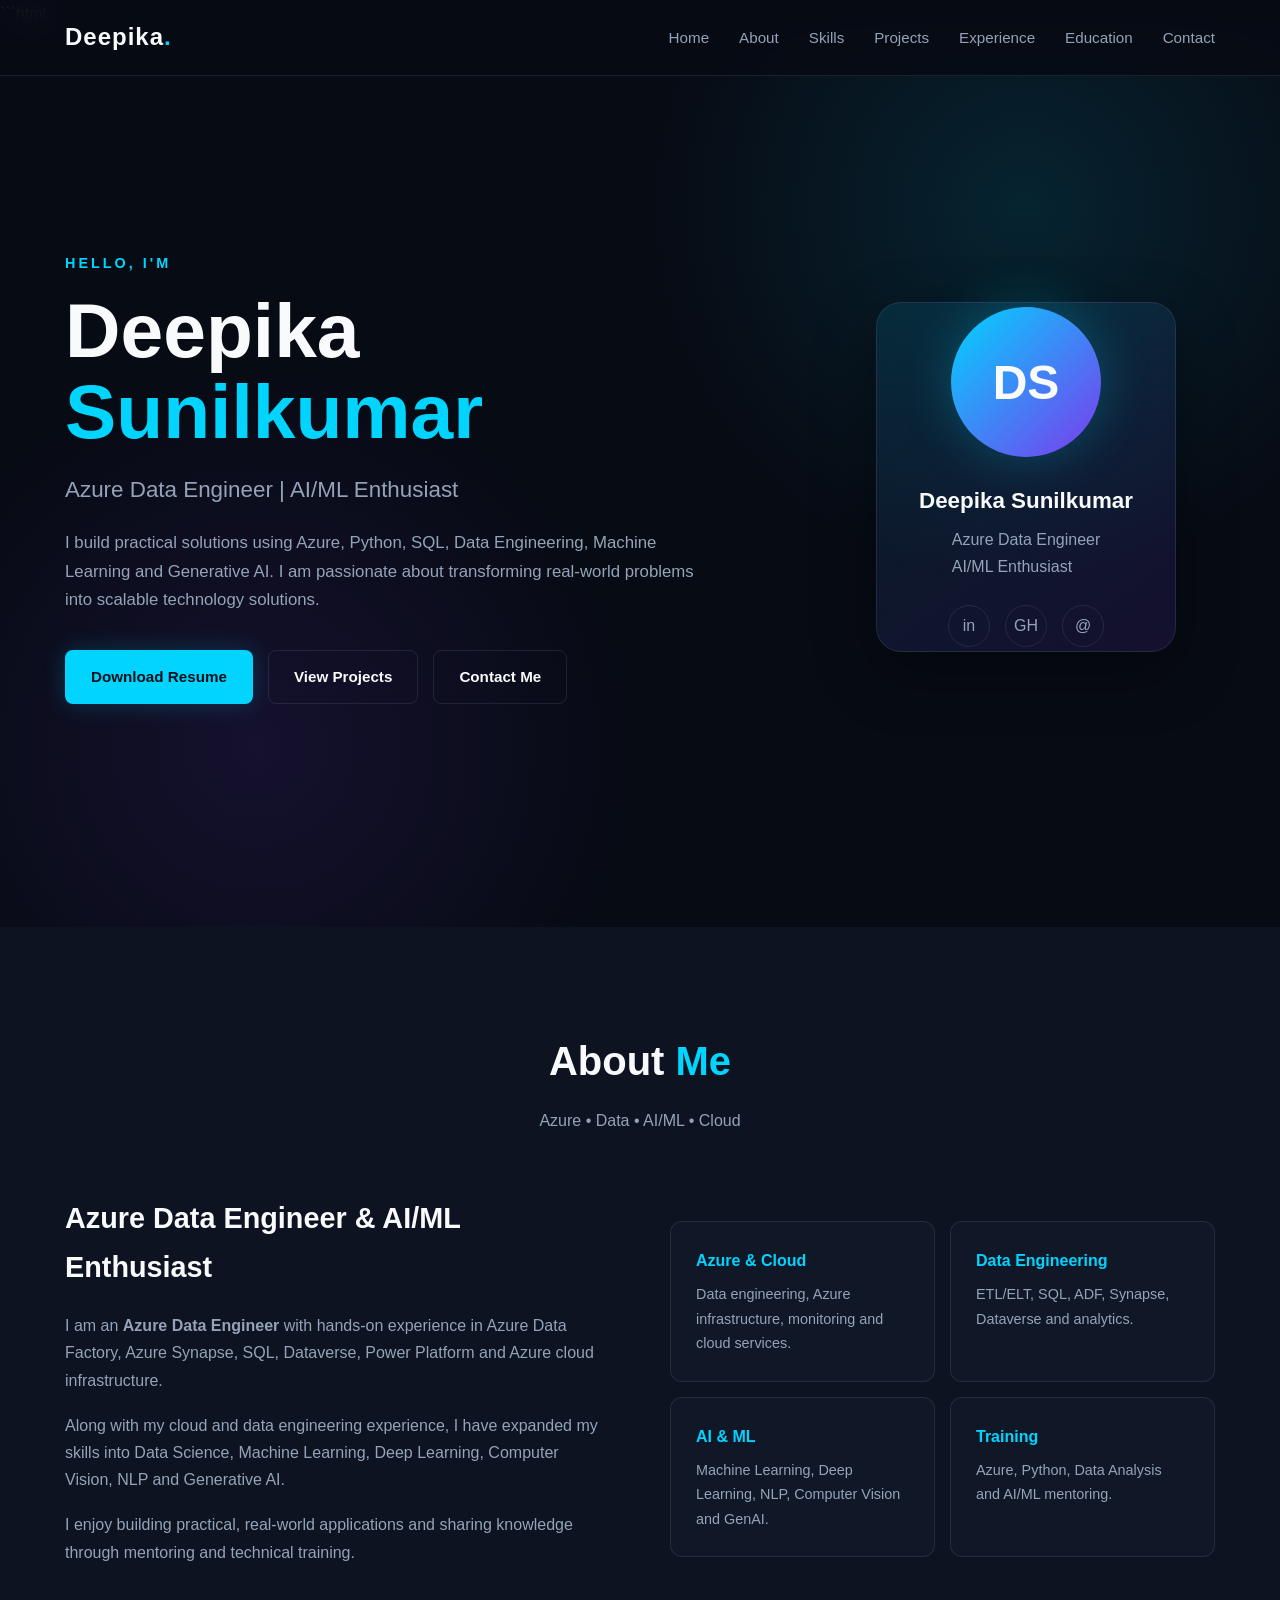
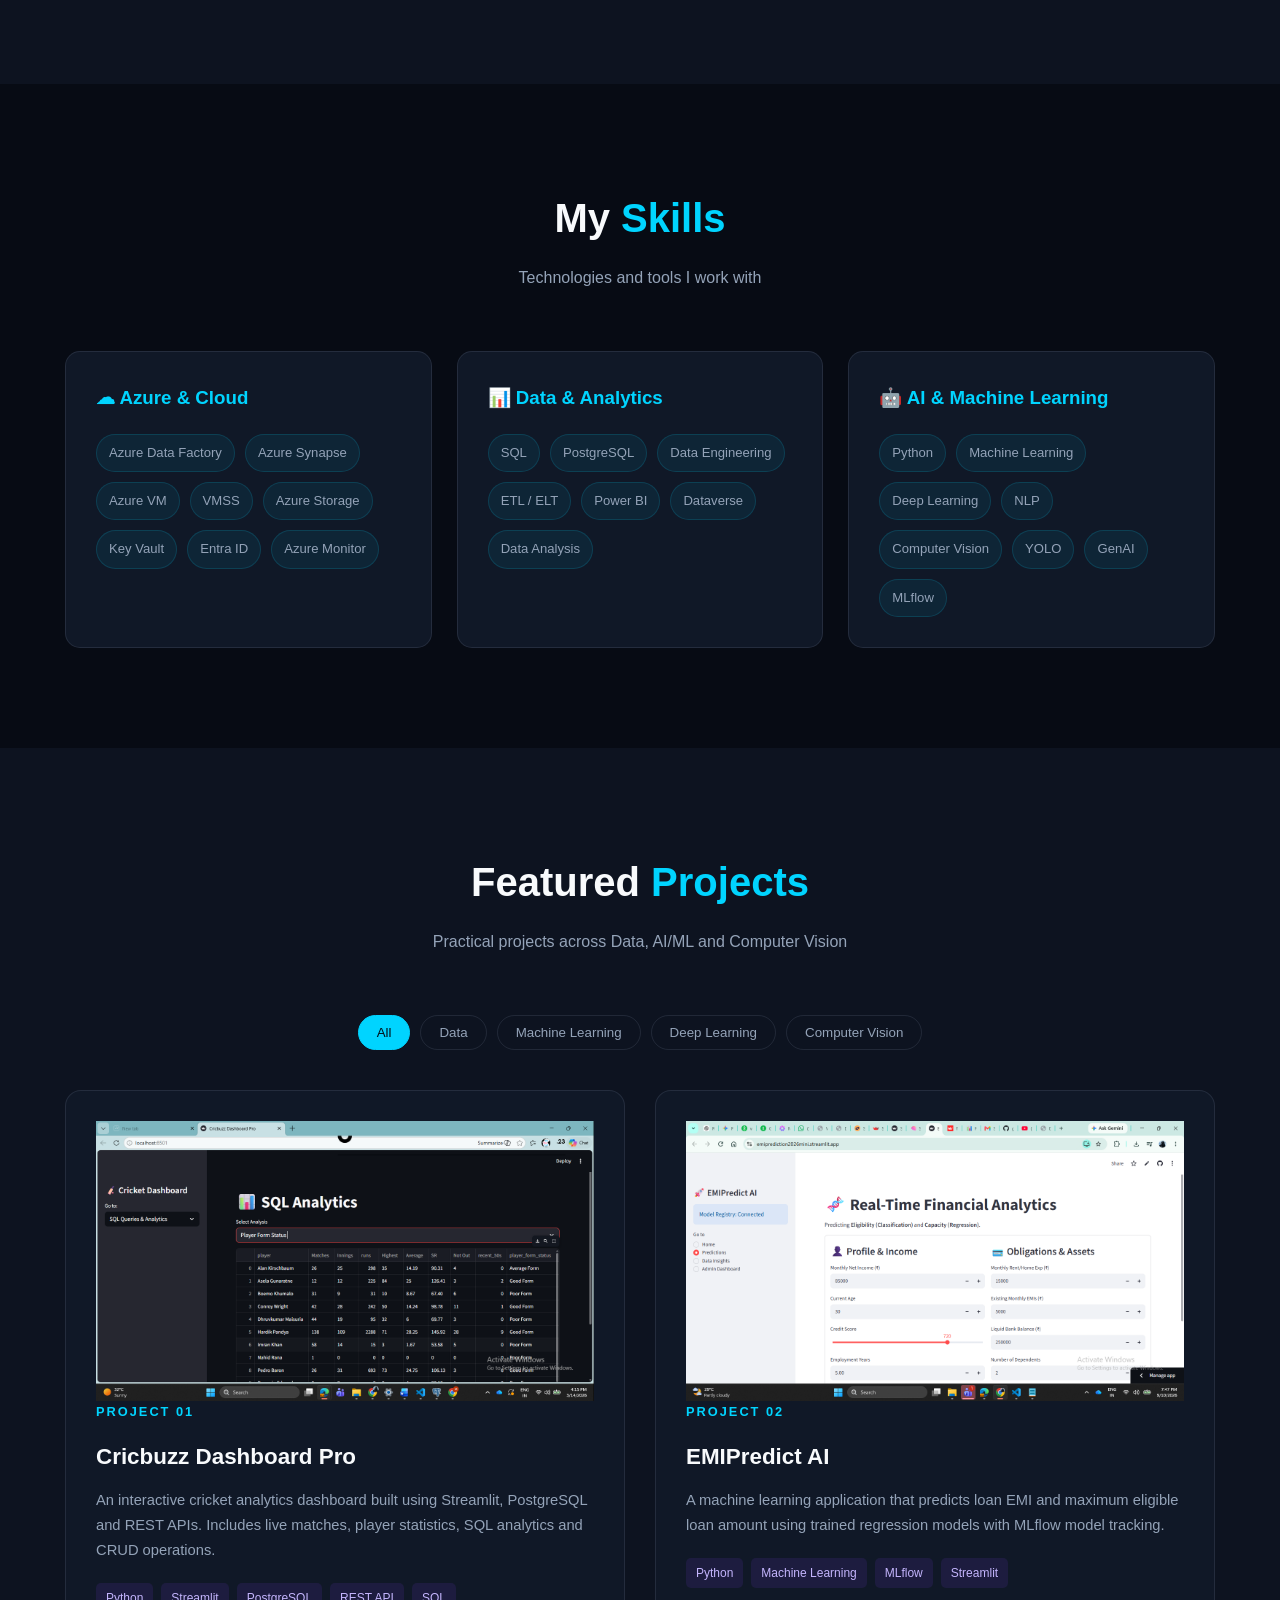
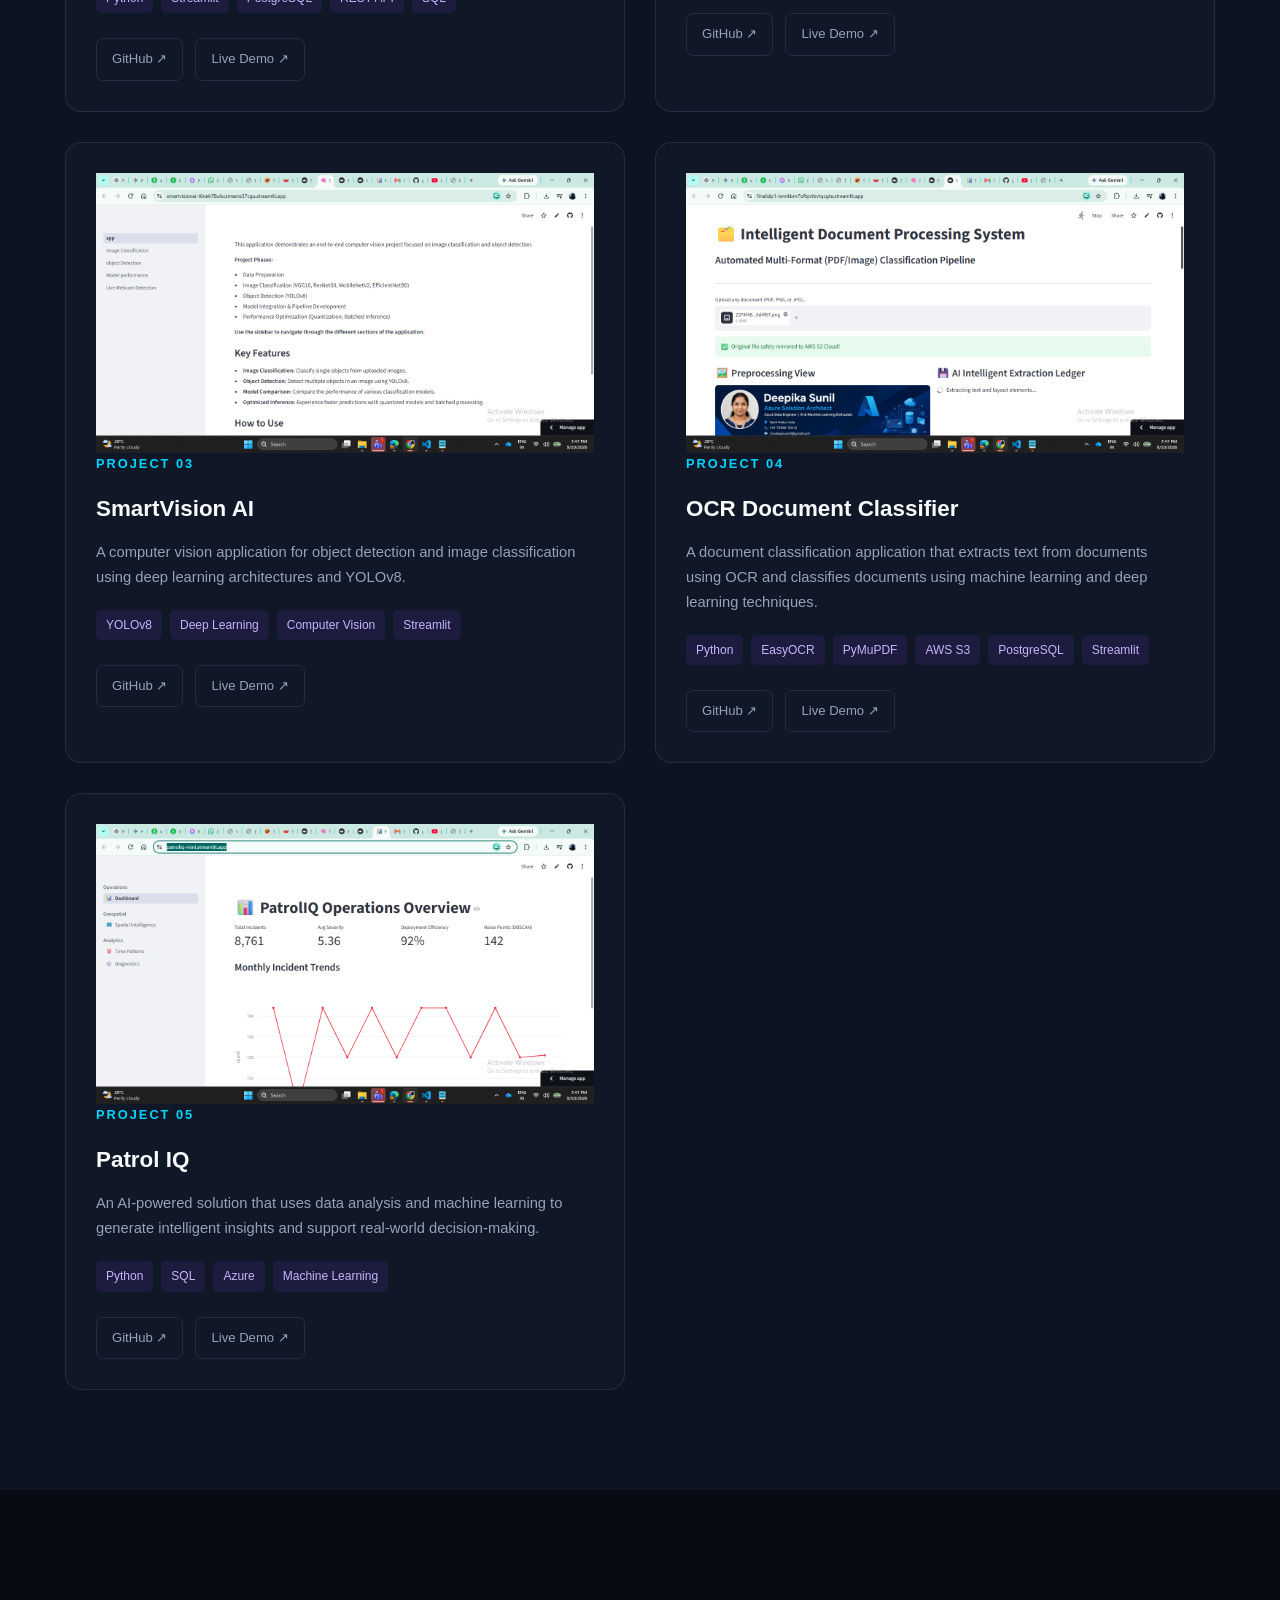
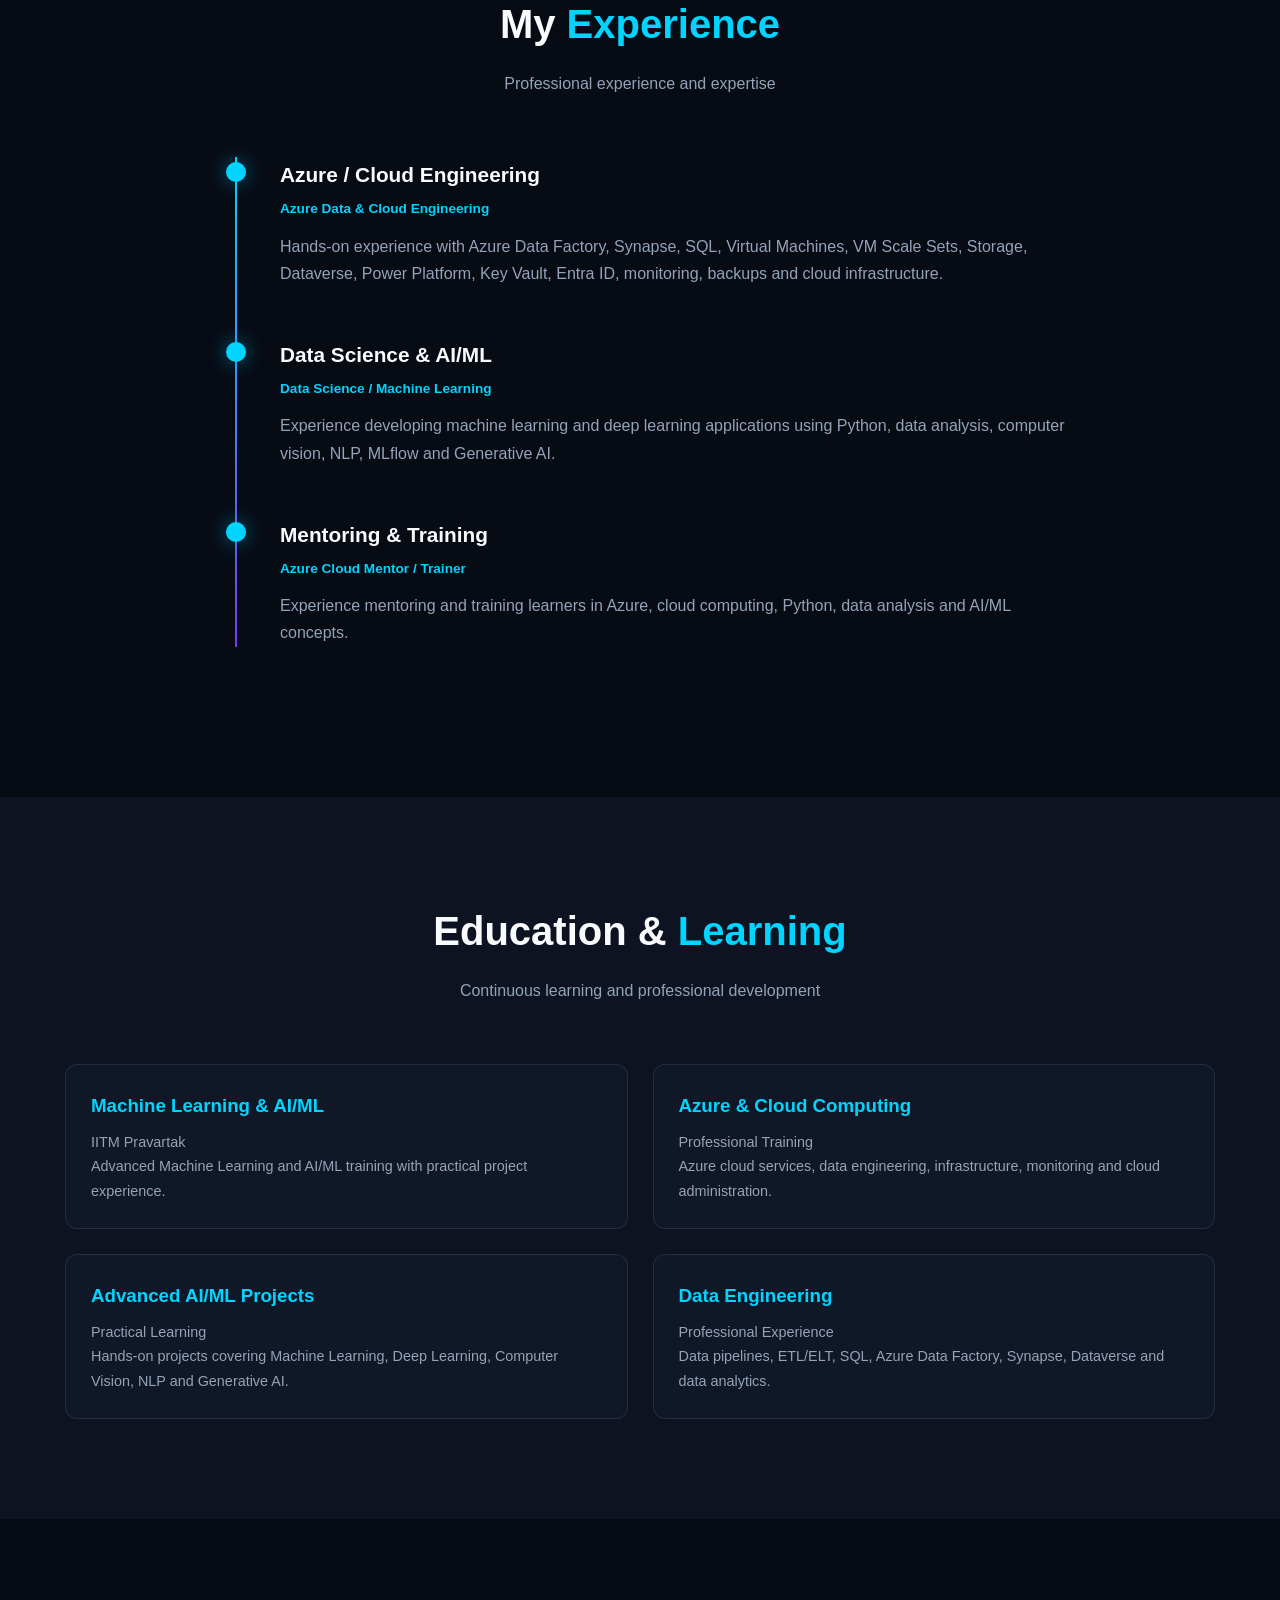
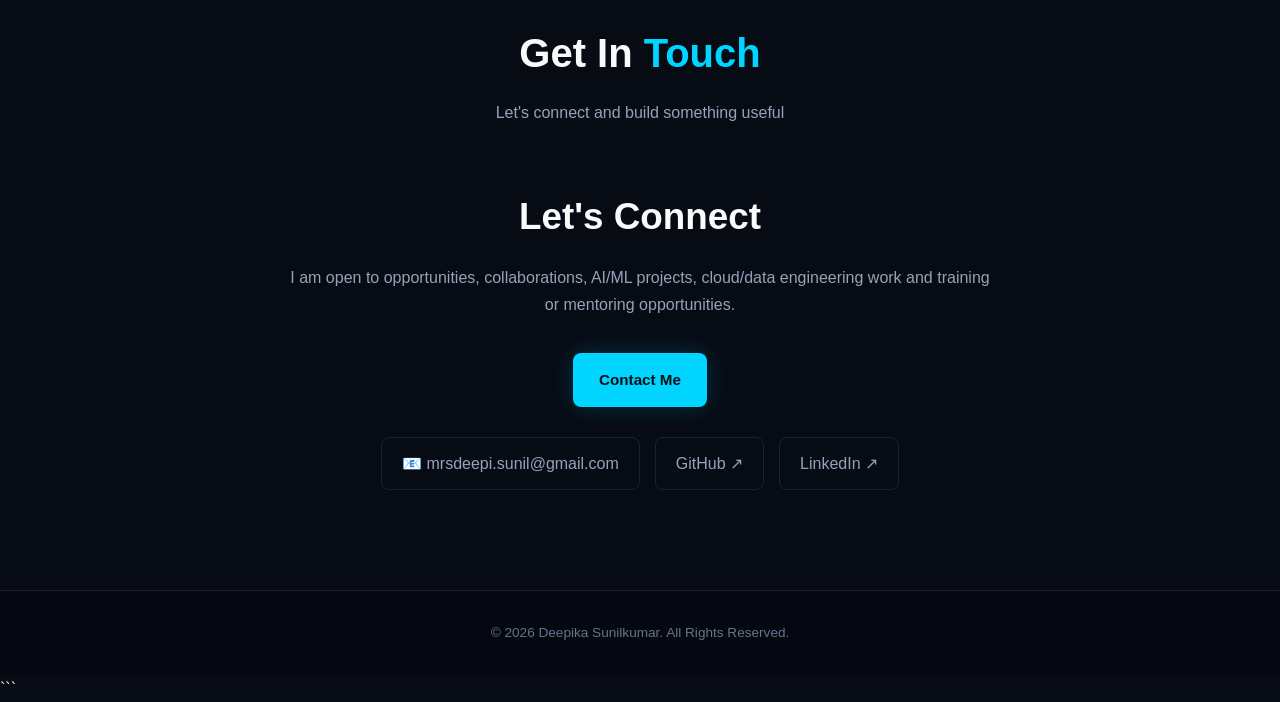
==== commit b610267d: "add image" ====
--- a/index.html
+++ b/index.html
@@ -635,7 +635,7 @@
                 <div
                     class="project-card"
                     data-category="cv">
-                    <img src="images/Smart Vision.png"
+                    <img src="images/smartvision.png"
                     alt="Smart Vision Dashboard Pro"
                     class="project-image">
 
@@ -694,7 +694,7 @@
                 <div
                     class="project-card"
                     data-category="cv">
-                    <img src="images/IDP.png"
+                    <img src="images/idp.png"
                     alt="OCR Document Classifier Dashboard Pro"
                     class="project-image">
 
@@ -756,7 +756,7 @@
                 <div
                     class="project-card"
                     data-category="data">
-                    <img src="images/Patrol IQ.png"
+                    <img src="images/patroliq.png"
                     alt="Patrol IQ Dashboard Pro"
                     class="project-image">
 
--- a/css/style.css
+++ b/css/style.css
@@ -0,0 +1,1255 @@
+/* =========================================================
+   DEEPIKA SUNILKUMAR - PROFESSIONAL PORTFOLIO
+   Dark Theme | Responsive | Modern UI
+   ========================================================= */
+
+/* =========================
+   GOOGLE FONT
+   ========================= */
+
+@import url('https://fonts.googleapis.com/css2?family=Inter:wght@400;500;600;700;800&display=swap');
+
+
+/* =========================
+   ROOT VARIABLES
+   ========================= */
+
+:root {
+    --bg-color: #070b14;
+    --bg-secondary: #0d1320;
+    --card-bg: #101827;
+    --card-hover: #141f32;
+
+    --primary: #00d4ff;
+    --secondary: #7c3aed;
+    --accent: #22c55e;
+
+    --text-primary: #f8fafc;
+    --text-secondary: #94a3b8;
+    --text-muted: #64748b;
+
+    --border: rgba(148, 163, 184, 0.15);
+
+    --container-width: 1150px;
+
+    --transition: all 0.3s ease;
+}
+
+
+/* =========================
+   RESET
+   ========================= */
+
+* {
+    margin: 0;
+    padding: 0;
+    box-sizing: border-box;
+}
+
+html {
+    scroll-behavior: smooth;
+}
+
+body {
+    font-family: 'Inter', sans-serif;
+    background: var(--bg-color);
+    color: var(--text-primary);
+    line-height: 1.7;
+    overflow-x: hidden;
+}
+
+a {
+    text-decoration: none;
+    color: inherit;
+}
+
+ul {
+    list-style: none;
+}
+
+img {
+    max-width: 100%;
+    display: block;
+}
+
+
+/* =========================
+   COMMON
+   ========================= */
+
+.container {
+    width: 90%;
+    max-width: var(--container-width);
+    margin: auto;
+}
+
+section {
+    padding: 100px 0;
+}
+
+.section-title {
+    text-align: center;
+    margin-bottom: 60px;
+}
+
+.section-title h2 {
+    font-size: 2.5rem;
+    font-weight: 800;
+    margin-bottom: 12px;
+}
+
+.section-title h2 span {
+    color: var(--primary);
+}
+
+.section-title p {
+    color: var(--text-secondary);
+    max-width: 650px;
+    margin: auto;
+}
+
+
+/* =========================
+   NAVBAR
+   ========================= */
+
+.navbar {
+    position: fixed;
+    top: 0;
+    left: 0;
+    width: 100%;
+    z-index: 1000;
+
+    background: rgba(7, 11, 20, 0.88);
+    backdrop-filter: blur(15px);
+
+    border-bottom: 1px solid var(--border);
+}
+
+.nav-container {
+    width: 90%;
+    max-width: var(--container-width);
+    margin: auto;
+
+    display: flex;
+    align-items: center;
+    justify-content: space-between;
+
+    height: 75px;
+}
+
+.logo {
+    font-size: 1.5rem;
+    font-weight: 800;
+    letter-spacing: 1px;
+}
+
+.logo span {
+    color: var(--primary);
+}
+
+.nav-links {
+    display: flex;
+    gap: 30px;
+}
+
+.nav-links a {
+    color: var(--text-secondary);
+    font-size: 0.95rem;
+    font-weight: 500;
+
+    transition: var(--transition);
+}
+
+.nav-links a:hover {
+    color: var(--primary);
+}
+
+
+/* =========================
+   MOBILE MENU
+   ========================= */
+
+.menu-toggle {
+    display: none;
+    font-size: 1.7rem;
+    cursor: pointer;
+    color: var(--text-primary);
+}
+
+
+/* =========================
+   HERO SECTION
+   ========================= */
+
+.hero {
+    min-height: 100vh;
+
+    display: flex;
+    align-items: center;
+
+    padding-top: 100px;
+
+    background:
+        radial-gradient(
+            circle at 80% 20%,
+            rgba(0, 212, 255, 0.12),
+            transparent 30%
+        ),
+        radial-gradient(
+            circle at 20% 80%,
+            rgba(124, 58, 237, 0.12),
+            transparent 30%
+        );
+}
+
+.hero-container {
+    width: 90%;
+    max-width: var(--container-width);
+    margin: auto;
+
+    display: grid;
+    grid-template-columns: 1.3fr 0.7fr;
+    gap: 70px;
+    align-items: center;
+}
+
+.hero-content small {
+    color: var(--primary);
+    font-size: 0.9rem;
+    font-weight: 700;
+    letter-spacing: 3px;
+}
+
+.hero-content h1 {
+    font-size: clamp(3rem, 6vw, 5.2rem);
+    line-height: 1.05;
+
+    margin: 15px 0 20px;
+
+    font-weight: 800;
+}
+
+.hero-content h1 span {
+    color: var(--primary);
+}
+
+.hero-content h2 {
+    font-size: 1.4rem;
+    color: var(--text-secondary);
+    font-weight: 500;
+
+    margin-bottom: 20px;
+}
+
+.hero-content p {
+    max-width: 650px;
+
+    color: var(--text-secondary);
+    font-size: 1.05rem;
+
+    margin-bottom: 35px;
+}
+
+
+/* =========================
+   BUTTONS
+   ========================= */
+
+.btn-group {
+    display: flex;
+    gap: 15px;
+    flex-wrap: wrap;
+}
+
+.btn {
+    display: inline-flex;
+    align-items: center;
+    justify-content: center;
+
+    padding: 13px 25px;
+
+    border-radius: 8px;
+
+    font-size: 0.95rem;
+    font-weight: 600;
+
+    transition: var(--transition);
+
+    border: 1px solid transparent;
+}
+
+.btn-primary {
+    background: var(--primary);
+    color: #001018;
+
+    box-shadow: 0 0 25px rgba(0, 212, 255, 0.2);
+}
+
+.btn-primary:hover {
+    transform: translateY(-3px);
+    box-shadow: 0 10px 35px rgba(0, 212, 255, 0.35);
+}
+
+.btn-outline {
+    border-color: var(--border);
+    color: var(--text-primary);
+    background: transparent;
+}
+
+.btn-outline:hover {
+    border-color: var(--primary);
+    color: var(--primary);
+
+    transform: translateY(-3px);
+}
+
+
+/* =========================
+   HERO PROFILE
+   ========================= */
+
+.hero-profile {
+    display: flex;
+    justify-content: center;
+}
+
+.profile-card {
+    position: relative;
+
+    width: 300px;
+    height: 350px;
+
+    border-radius: 25px;
+
+    background:
+        linear-gradient(
+            145deg,
+            rgba(0, 212, 255, 0.1),
+            rgba(124, 58, 237, 0.12)
+        );
+
+    border: 1px solid var(--border);
+
+    display: flex;
+    flex-direction: column;
+
+    align-items: center;
+    justify-content: center;
+
+    box-shadow:
+        0 20px 60px rgba(0, 0, 0, 0.4);
+
+    animation: floating 5s ease-in-out infinite;
+}
+
+.profile-circle {
+    width: 150px;
+    height: 150px;
+
+    border-radius: 50%;
+
+    display: flex;
+    align-items: center;
+    justify-content: center;
+
+    background: linear-gradient(
+        135deg,
+        var(--primary),
+        var(--secondary)
+    );
+
+    font-size: 3rem;
+    font-weight: 800;
+
+    margin-bottom: 25px;
+
+    box-shadow:
+        0 0 50px rgba(0, 212, 255, 0.25);
+}
+
+.profile-card h3 {
+    font-size: 1.4rem;
+    margin-bottom: 5px;
+}
+
+.profile-card p {
+    color: var(--text-secondary);
+}
+
+
+/* =========================
+   FLOATING ANIMATION
+   ========================= */
+
+@keyframes floating {
+
+    0%,
+    100% {
+        transform: translateY(0);
+    }
+
+    50% {
+        transform: translateY(-12px);
+    }
+}
+
+
+/* =========================
+   ABOUT
+   ========================= */
+
+.about {
+    background: var(--bg-secondary);
+}
+
+.about-container {
+    display: grid;
+    grid-template-columns: 1fr 1fr;
+    gap: 60px;
+    align-items: center;
+}
+
+.about-content h3 {
+    font-size: 1.8rem;
+    margin-bottom: 20px;
+}
+
+.about-content p {
+    color: var(--text-secondary);
+    margin-bottom: 18px;
+}
+
+.about-highlight {
+    display: grid;
+    grid-template-columns: repeat(2, 1fr);
+    gap: 15px;
+}
+
+.highlight-card {
+    background: var(--card-bg);
+
+    border: 1px solid var(--border);
+
+    padding: 25px;
+
+    border-radius: 12px;
+
+    transition: var(--transition);
+}
+
+.highlight-card:hover {
+    transform: translateY(-5px);
+    border-color: var(--primary);
+}
+
+.highlight-card h4 {
+    color: var(--primary);
+    margin-bottom: 8px;
+}
+
+.highlight-card p {
+    color: var(--text-secondary);
+    font-size: 0.9rem;
+}
+
+
+/* =========================
+   SKILLS
+   ========================= */
+
+.skills-grid {
+    display: grid;
+
+    grid-template-columns:
+        repeat(3, 1fr);
+
+    gap: 25px;
+}
+
+.skill-card {
+    background: var(--card-bg);
+
+    border: 1px solid var(--border);
+
+    border-radius: 15px;
+
+    padding: 30px;
+
+    transition: var(--transition);
+}
+
+.skill-card:hover {
+    transform: translateY(-7px);
+
+    border-color: var(--primary);
+
+    box-shadow:
+        0 15px 40px rgba(0, 0, 0, 0.3);
+}
+
+.skill-card h3 {
+    color: var(--primary);
+    margin-bottom: 20px;
+}
+
+.skill-list {
+    display: flex;
+    flex-wrap: wrap;
+    gap: 10px;
+}
+
+.skill-list span {
+    padding: 7px 12px;
+
+    background: rgba(0, 212, 255, 0.07);
+
+    border: 1px solid rgba(0, 212, 255, 0.15);
+
+    border-radius: 20px;
+
+    font-size: 0.82rem;
+
+    color: var(--text-secondary);
+
+    transition: var(--transition);
+}
+
+.skill-list span:hover {
+    color: var(--primary);
+
+    border-color: var(--primary);
+}
+
+
+/* =========================
+   PROJECTS
+   ========================= */
+
+.projects {
+    background: var(--bg-secondary);
+}
+
+
+/* PROJECT FILTER */
+
+.project-filters {
+    display: flex;
+
+    justify-content: center;
+
+    flex-wrap: wrap;
+
+    gap: 10px;
+
+    margin-bottom: 40px;
+}
+
+.filter-btn {
+    padding: 9px 18px;
+
+    border-radius: 20px;
+
+    background: transparent;
+
+    border: 1px solid var(--border);
+
+    color: var(--text-secondary);
+
+    cursor: pointer;
+
+    font-family: inherit;
+
+    transition: var(--transition);
+}
+
+.filter-btn:hover,
+.filter-btn.active {
+    background: var(--primary);
+
+    color: #001018;
+
+    border-color: var(--primary);
+}
+
+
+/* PROJECT GRID */
+
+.projects-grid {
+    display: grid;
+
+    grid-template-columns:
+        repeat(2, 1fr);
+
+    gap: 30px;
+}
+
+
+/* PROJECT CARD */
+
+.project-card {
+    background: var(--card-bg);
+
+    border: 1px solid var(--border);
+
+    border-radius: 16px;
+
+    padding: 30px;
+
+    position: relative;
+
+    overflow: hidden;
+
+    transition: var(--transition);
+}
+
+.project-card::before {
+    content: "";
+
+    position: absolute;
+
+    top: 0;
+    left: 0;
+
+    width: 100%;
+    height: 3px;
+
+    background:
+        linear-gradient(
+            90deg,
+            var(--primary),
+            var(--secondary)
+        );
+
+    transform: scaleX(0);
+
+    transform-origin: left;
+
+    transition: var(--transition);
+}
+
+.project-card:hover {
+    transform: translateY(-8px);
+
+    background: var(--card-hover);
+
+    border-color: rgba(0, 212, 255, 0.3);
+
+    box-shadow:
+        0 20px 50px rgba(0, 0, 0, 0.35);
+}
+
+.project-card:hover::before {
+    transform: scaleX(1);
+}
+
+
+/* PROJECT NUMBER */
+
+.project-number {
+    color: var(--primary);
+
+    font-size: 0.8rem;
+
+    font-weight: 700;
+
+    letter-spacing: 2px;
+
+    margin-bottom: 15px;
+}
+
+.project-card h3 {
+    font-size: 1.4rem;
+
+    margin-bottom: 12px;
+}
+
+.project-card p {
+    color: var(--text-secondary);
+
+    font-size: 0.92rem;
+
+    margin-bottom: 20px;
+}
+
+
+/* PROJECT TAGS */
+
+.project-tags {
+    display: flex;
+
+    flex-wrap: wrap;
+
+    gap: 8px;
+
+    margin-bottom: 25px;
+}
+
+.project-tags span {
+    padding: 5px 10px;
+
+    background: rgba(124, 58, 237, 0.12);
+
+    color: #c4b5fd;
+
+    border-radius: 5px;
+
+    font-size: 0.75rem;
+}
+
+
+/* PROJECT LINKS */
+
+.project-links {
+    display: flex;
+
+    gap: 12px;
+}
+
+.project-links a {
+    display: inline-flex;
+
+    align-items: center;
+
+    gap: 7px;
+
+    padding: 9px 15px;
+
+    border: 1px solid var(--border);
+
+    border-radius: 7px;
+
+    font-size: 0.82rem;
+
+    color: var(--text-secondary);
+
+    transition: var(--transition);
+}
+
+.project-links a:hover {
+    color: var(--primary);
+
+    border-color: var(--primary);
+
+    transform: translateY(-2px);
+}
+
+
+/* =========================
+   EXPERIENCE
+   ========================= */
+
+.experience {
+    position: relative;
+}
+
+.timeline {
+    max-width: 850px;
+
+    margin: auto;
+
+    position: relative;
+}
+
+.timeline::before {
+    content: "";
+
+    position: absolute;
+
+    left: 20px;
+
+    top: 0;
+
+    width: 2px;
+
+    height: 100%;
+
+    background:
+        linear-gradient(
+            to bottom,
+            var(--primary),
+            var(--secondary)
+        );
+}
+
+.timeline-item {
+    position: relative;
+
+    padding-left: 65px;
+
+    margin-bottom: 50px;
+}
+
+.timeline-dot {
+    position: absolute;
+
+    left: 11px;
+
+    top: 5px;
+
+    width: 20px;
+    height: 20px;
+
+    border-radius: 50%;
+
+    background: var(--primary);
+
+    box-shadow:
+        0 0 20px rgba(0, 212, 255, 0.5);
+}
+
+.timeline-item h3 {
+    font-size: 1.3rem;
+
+    margin-bottom: 5px;
+}
+
+.timeline-item .date {
+    color: var(--primary);
+
+    font-size: 0.85rem;
+
+    font-weight: 600;
+
+    margin-bottom: 12px;
+}
+
+.timeline-item p {
+    color: var(--text-secondary);
+}
+
+
+/* =========================
+   EDUCATION
+   ========================= */
+
+.education {
+    background: var(--bg-secondary);
+}
+
+.education-grid {
+    display: grid;
+
+    grid-template-columns:
+        repeat(2, 1fr);
+
+    gap: 25px;
+}
+
+.education-card {
+    padding: 25px;
+
+    background: var(--card-bg);
+
+    border: 1px solid var(--border);
+
+    border-radius: 12px;
+
+    transition: var(--transition);
+}
+
+.education-card:hover {
+    transform: translateY(-5px);
+
+    border-color: var(--primary);
+}
+
+.education-card h3 {
+    color: var(--primary);
+
+    margin-bottom: 8px;
+}
+
+.education-card p {
+    color: var(--text-secondary);
+
+    font-size: 0.9rem;
+}
+
+
+/* =========================
+   CONTACT
+   ========================= */
+
+.contact {
+    text-align: center;
+}
+
+.contact-content {
+    max-width: 700px;
+
+    margin: auto;
+}
+
+.contact-content h2 {
+    font-size: 2.3rem;
+
+    margin-bottom: 15px;
+}
+
+.contact-content p {
+    color: var(--text-secondary);
+
+    margin-bottom: 35px;
+}
+
+.contact-info {
+    display: flex;
+
+    justify-content: center;
+
+    flex-wrap: wrap;
+
+    gap: 15px;
+
+    margin-top: 30px;
+}
+
+.contact-info a {
+    padding: 12px 20px;
+
+    border: 1px solid var(--border);
+
+    border-radius: 8px;
+
+    color: var(--text-secondary);
+
+    transition: var(--transition);
+}
+
+.contact-info a:hover {
+    color: var(--primary);
+
+    border-color: var(--primary);
+
+    transform: translateY(-3px);
+}
+
+
+/* =========================
+   SOCIAL LINKS
+   ========================= */
+
+.social-links {
+    display: flex;
+
+    gap: 15px;
+
+    margin-top: 25px;
+}
+
+.social-links a {
+    width: 42px;
+    height: 42px;
+
+    display: flex;
+
+    align-items: center;
+    justify-content: center;
+
+    border: 1px solid var(--border);
+
+    border-radius: 50%;
+
+    color: var(--text-secondary);
+
+    transition: var(--transition);
+}
+
+.social-links a:hover {
+    color: var(--primary);
+
+    border-color: var(--primary);
+
+    transform: translateY(-4px);
+}
+
+
+/* =========================
+   FOOTER
+   ========================= */
+
+footer {
+    padding: 30px 0;
+
+    background: #050810;
+
+    border-top: 1px solid var(--border);
+
+    text-align: center;
+
+    color: var(--text-muted);
+
+    font-size: 0.85rem;
+}
+
+
+/* =========================
+   SCROLLBAR
+   ========================= */
+
+::-webkit-scrollbar {
+    width: 8px;
+}
+
+::-webkit-scrollbar-track {
+    background: var(--bg-color);
+}
+
+::-webkit-scrollbar-thumb {
+    background: #263449;
+
+    border-radius: 10px;
+}
+
+::-webkit-scrollbar-thumb:hover {
+    background: var(--primary);
+}
+
+
+/* =========================
+   SELECTION
+   ========================= */
+
+::selection {
+    background: var(--primary);
+    color: #001018;
+}
+
+
+/* =========================
+   ANIMATION CLASSES
+   ========================= */
+
+.fade-in {
+    animation: fadeIn 1s ease forwards;
+}
+
+@keyframes fadeIn {
+
+    from {
+        opacity: 0;
+        transform: translateY(25px);
+    }
+
+    to {
+        opacity: 1;
+        transform: translateY(0);
+    }
+}
+
+
+/* =========================
+   MOBILE RESPONSIVE
+   ========================= */
+
+@media (max-width: 900px) {
+
+    .hero-container {
+        grid-template-columns: 1fr;
+
+        text-align: center;
+
+        gap: 50px;
+    }
+
+    .hero-content p {
+        margin-left: auto;
+        margin-right: auto;
+    }
+
+    .btn-group {
+        justify-content: center;
+    }
+
+    .social-links {
+        justify-content: center;
+    }
+
+    .hero-profile {
+        order: -1;
+    }
+
+    .skills-grid {
+        grid-template-columns: 1fr;
+    }
+
+    .about-container {
+        grid-template-columns: 1fr;
+    }
+
+    .projects-grid {
+        grid-template-columns: 1fr;
+    }
+
+    .education-grid {
+        grid-template-columns: 1fr;
+    }
+}
+
+
+/* =========================
+   TABLET
+   ========================= */
+
+@media (max-width: 768px) {
+
+    section {
+        padding: 75px 0;
+    }
+
+    .section-title h2 {
+        font-size: 2rem;
+    }
+
+    .nav-links {
+        position: absolute;
+
+        top: 75px;
+        left: 0;
+
+        width: 100%;
+
+        background: var(--bg-secondary);
+
+        flex-direction: column;
+
+        align-items: center;
+
+        gap: 0;
+
+        border-bottom: 1px solid var(--border);
+
+        display: none;
+    }
+
+    .nav-links.active {
+        display: flex;
+    }
+
+    .nav-links li {
+        width: 100%;
+
+        text-align: center;
+    }
+
+    .nav-links a {
+        display: block;
+
+        padding: 15px;
+    }
+
+    .menu-toggle {
+        display: block;
+    }
+
+    .about-highlight {
+        grid-template-columns: 1fr;
+    }
+}
+
+
+/* =========================
+   MOBILE
+   ========================= */
+
+@media (max-width: 500px) {
+
+    .container {
+        width: 92%;
+    }
+
+    .hero {
+        padding-top: 110px;
+    }
+
+    .hero-content h1 {
+        font-size: 2.7rem;
+    }
+
+    .hero-content h2 {
+        font-size: 1.1rem;
+    }
+
+    .hero-content p {
+        font-size: 0.95rem;
+    }
+
+    .profile-card {
+        width: 260px;
+        height: 310px;
+    }
+
+    .profile-circle {
+        width: 125px;
+        height: 125px;
+
+        font-size: 2.4rem;
+    }
+
+    .section-title {
+        margin-bottom: 40px;
+    }
+
+    .section-title h2 {
+        font-size: 1.8rem;
+    }
+
+    .project-card {
+        padding: 22px;
+    }
+
+    .project-links {
+        flex-direction: column;
+    }
+
+    .project-links a {
+        justify-content: center;
+    }
+
+    .btn {
+        width: 100%;
+    }
+
+    .contact-info {
+        flex-direction: column;
+    }
+
+    .contact-info a {
+        width: 100%;
+    }
+
+    .timeline-item {
+        padding-left: 50px;
+    }
+
+    .timeline::before {
+        left: 12px;
+    }
+
+    .timeline-dot {
+        left: 3px;
+    }
+}
+
+
+/* =========================
+   EXTRA SMALL DEVICES
+   ========================= */
+
+@media (max-width: 350px) {
+
+    .hero-content h1 {
+        font-size: 2.3rem;
+    }
+
+    .profile-card {
+        width: 230px;
+        height: 280px;
+    }
+
+    .profile-circle {
+        width: 110px;
+        height: 110px;
+    }
+}
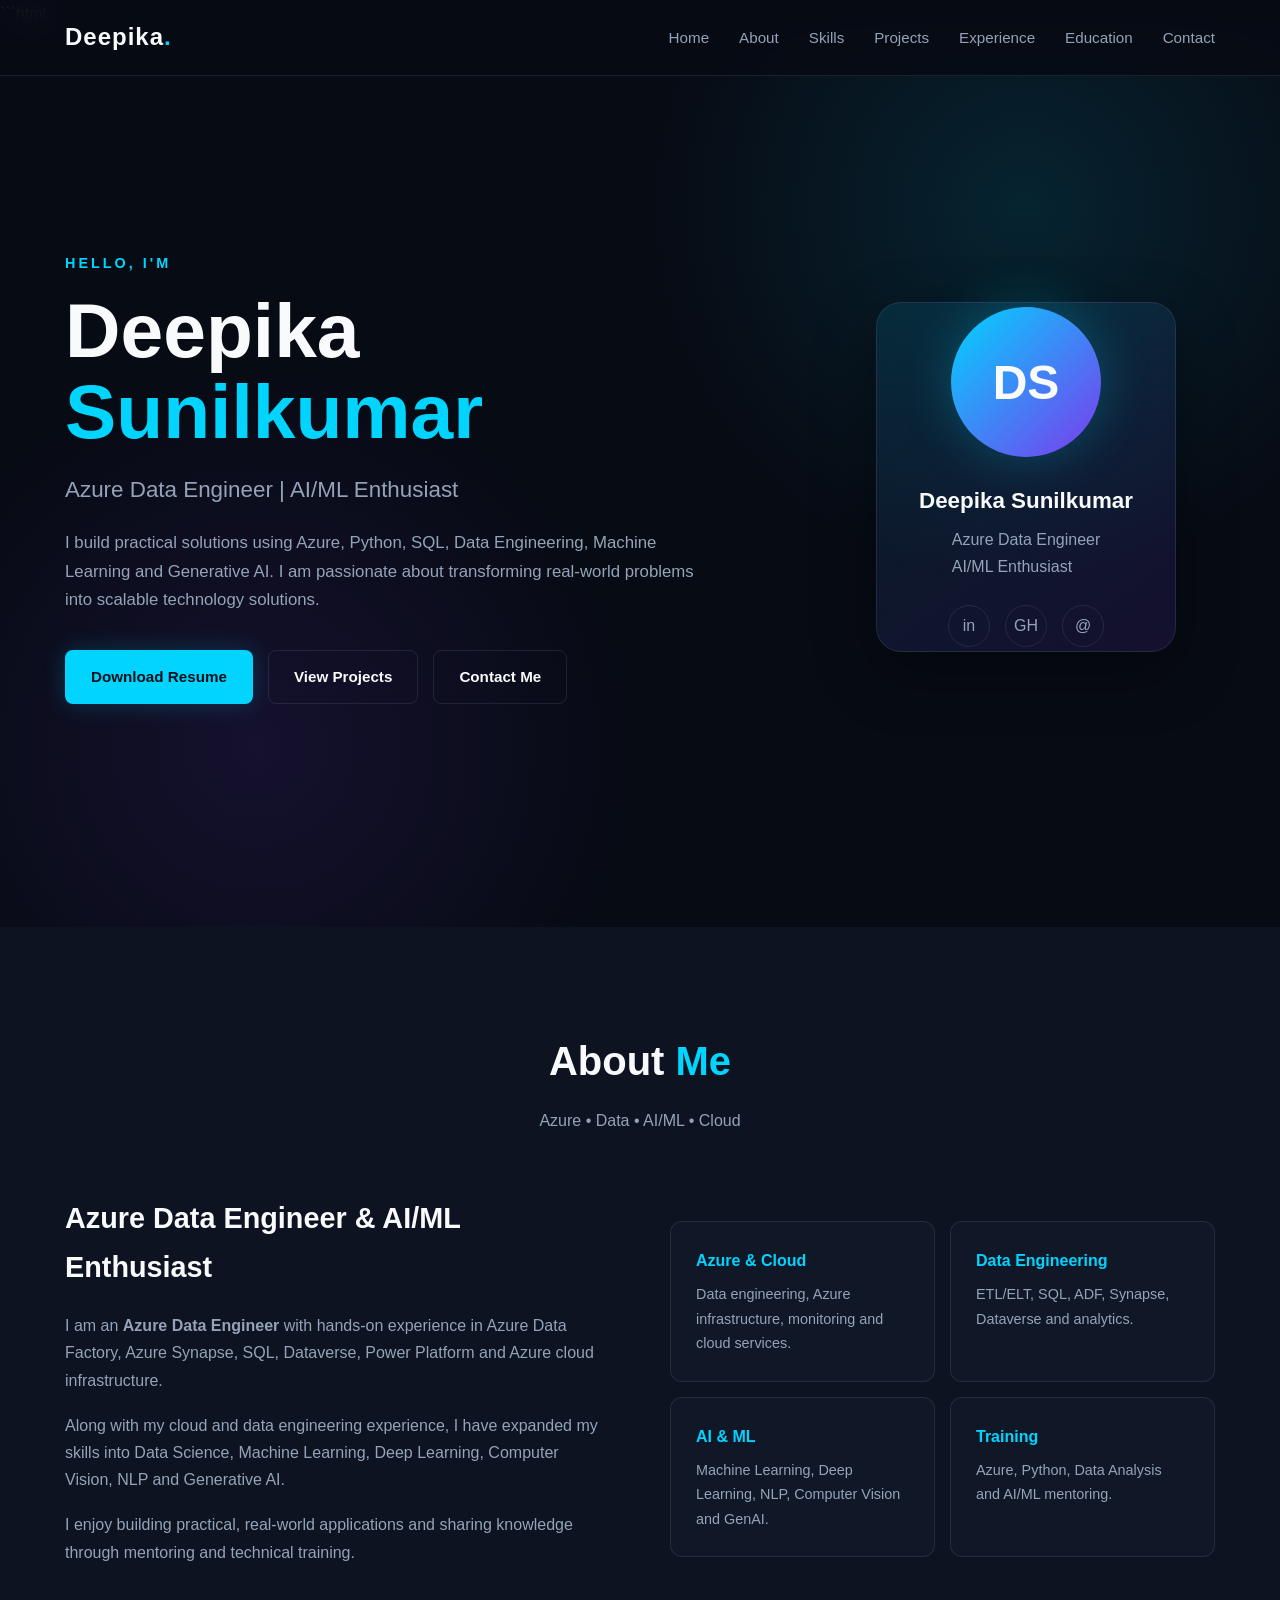
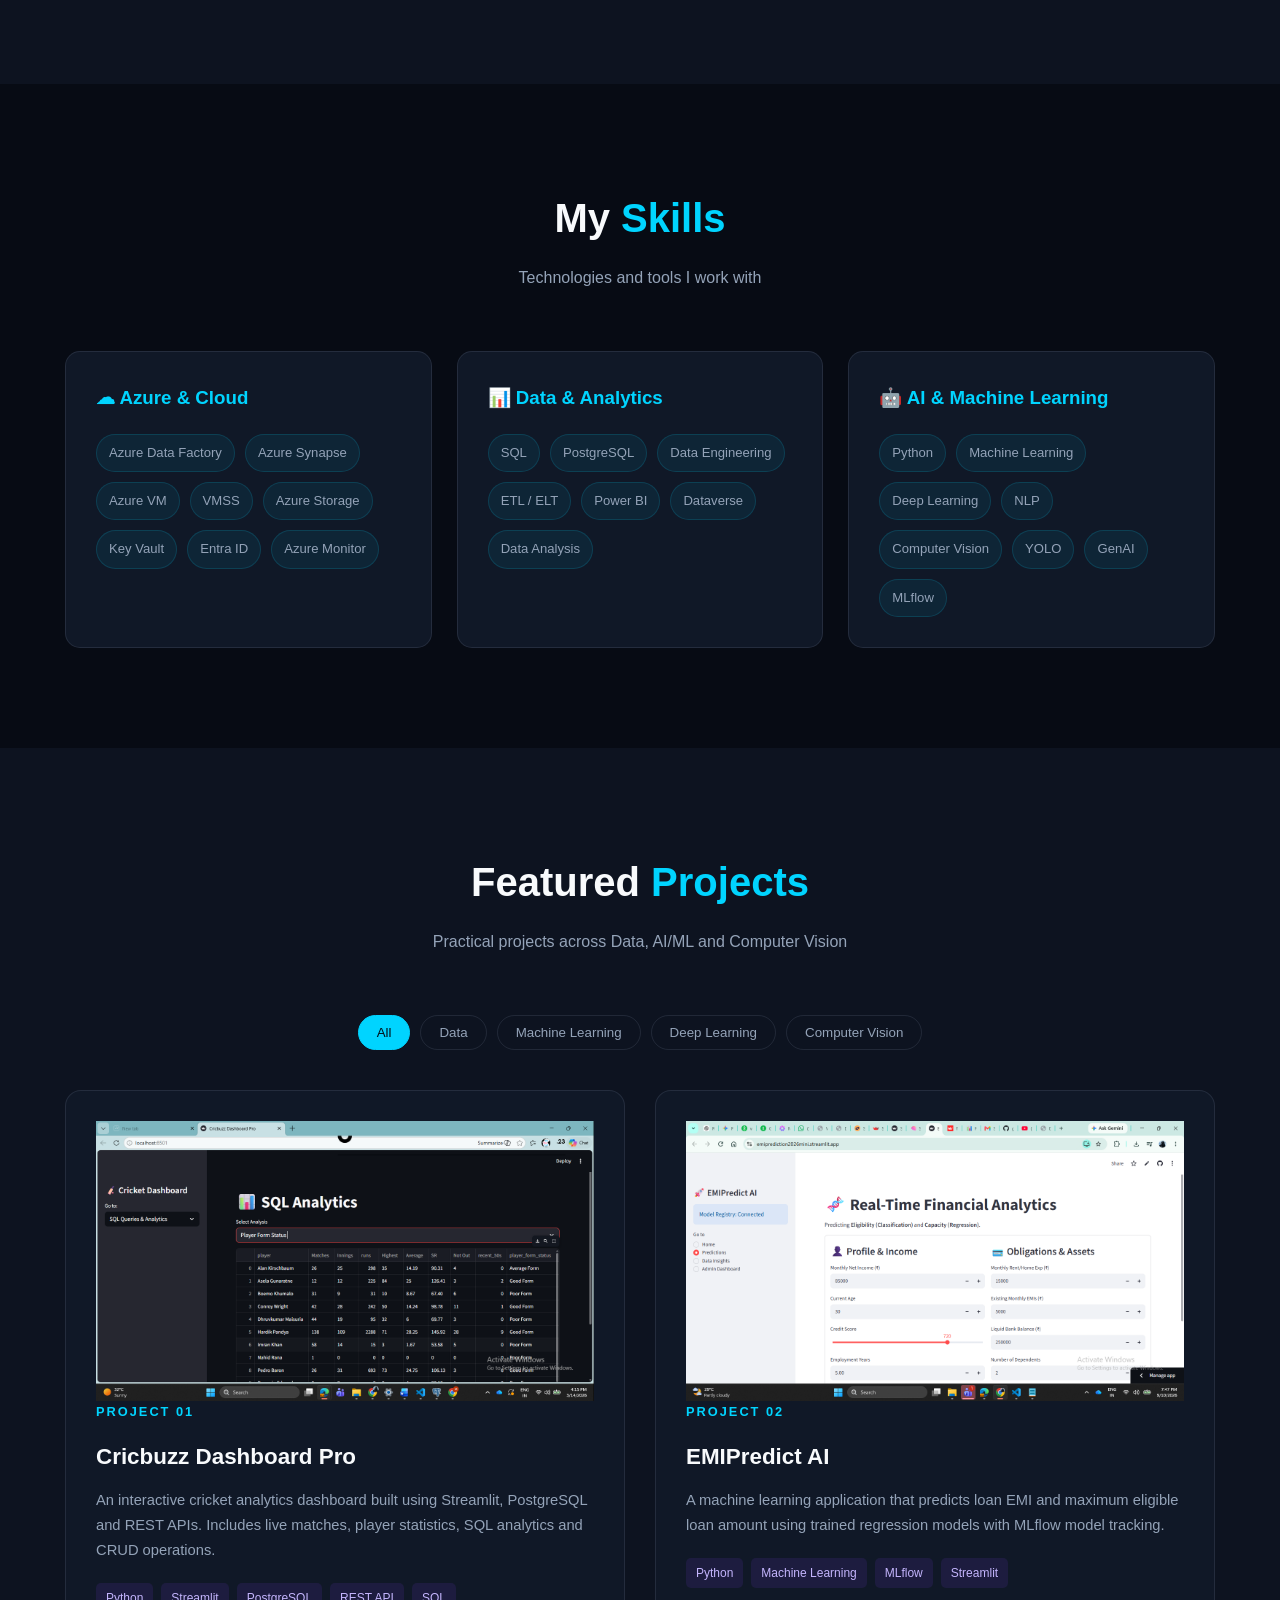
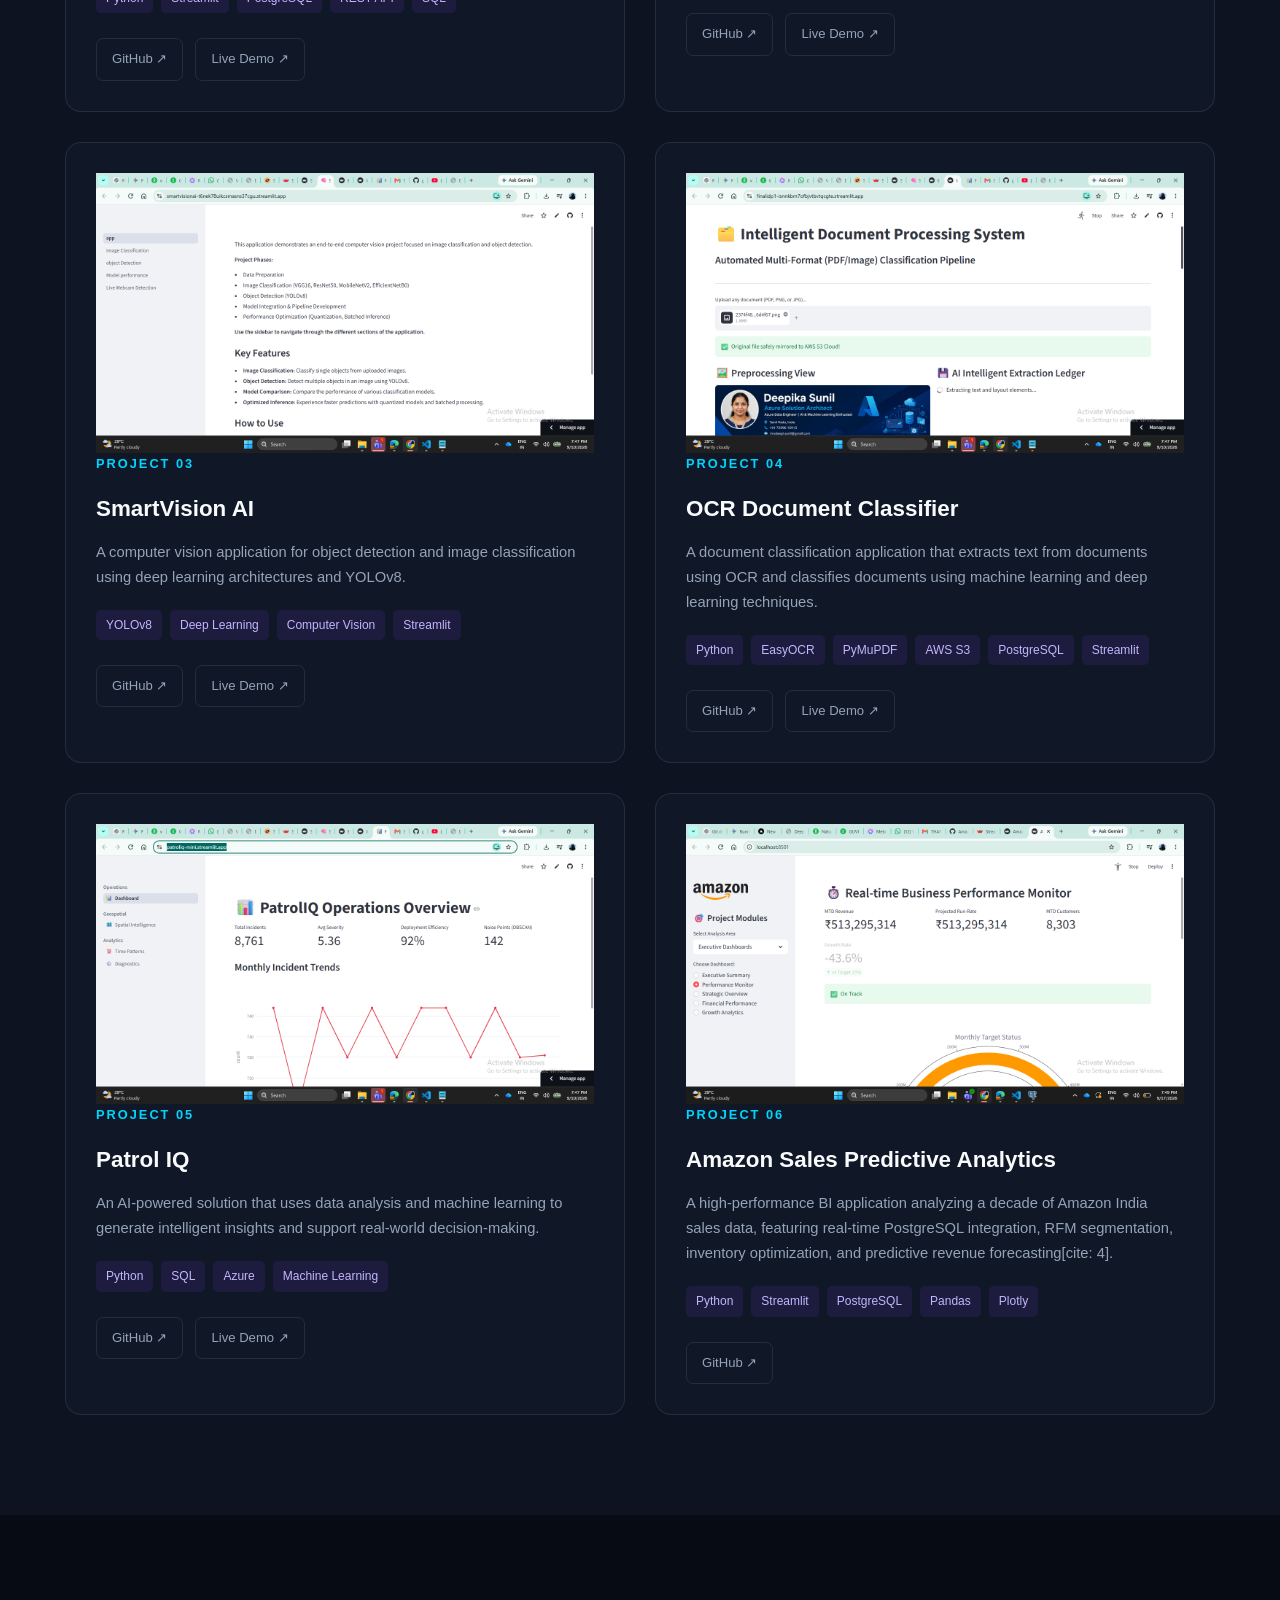
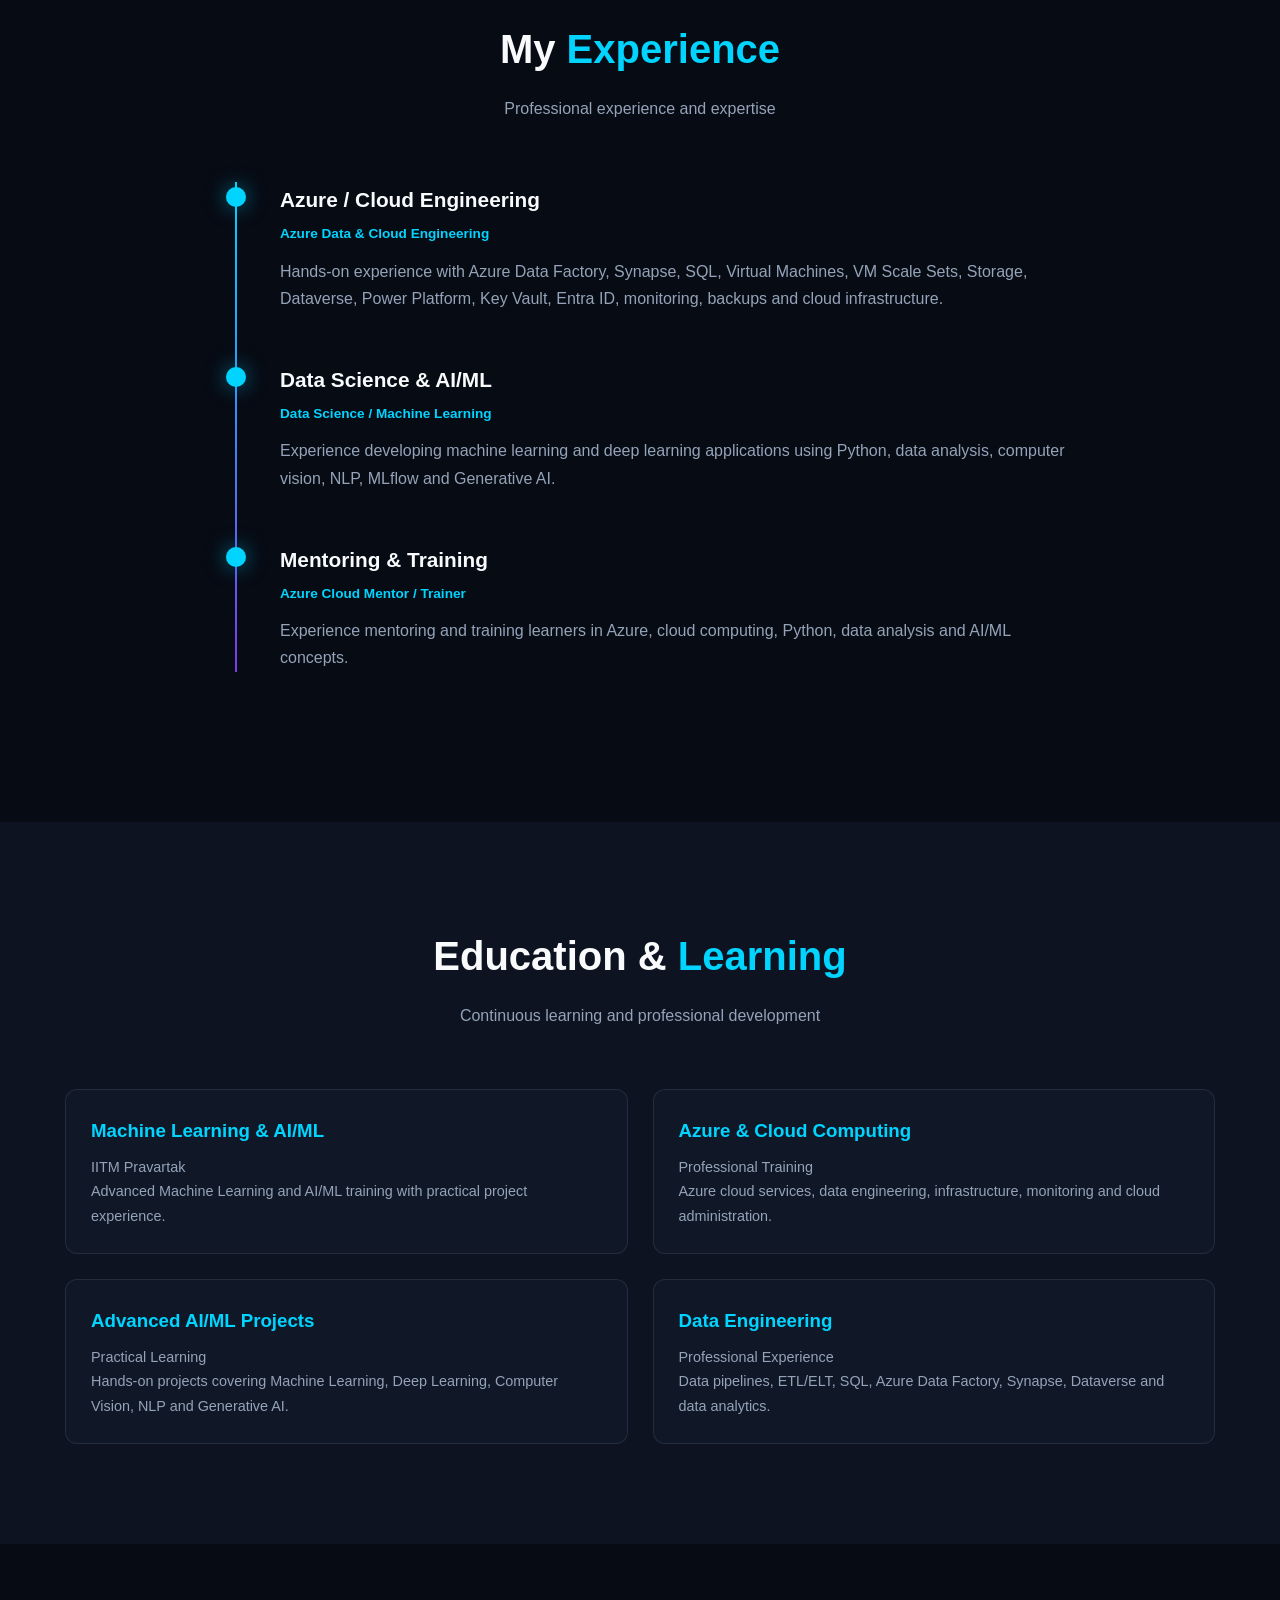
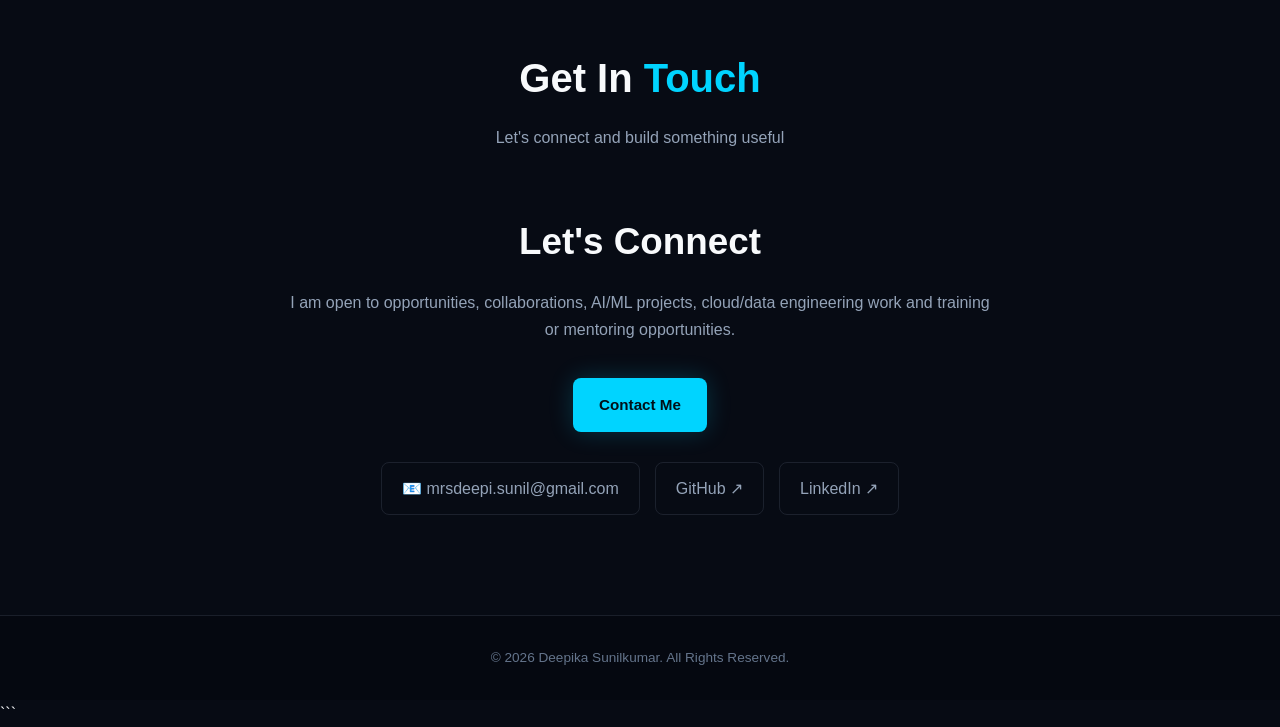
==== commit 73b90348: "Add Amazon sales dashboard project" ====
--- a/index.html
+++ b/index.html
@@ -807,7 +807,53 @@
 
                 </div>
 
-
+                <!-- =================================================
+                    PROJECT 06
+                ================================================== -->
+
+                <div
+                    class="project-card"
+                    data-category="bi-analytics">
+                    <img src="images/amazon.png"
+                    alt="Amazon India Sales Analytics Dashboard"
+                    class="project-image">
+
+                    <div class="project-number">
+                        PROJECT 06
+                    </div>
+
+                    <h3>
+                        Amazon Sales Predictive Analytics
+                    </h3>
+
+                    <p>
+                        A high-performance BI application analyzing a decade of Amazon India sales data, featuring real-time PostgreSQL integration, RFM segmentation, inventory optimization, and predictive revenue forecasting[cite: 4].
+                    </p>
+
+                    <div class="project-tags">
+
+                        <span>Python</span>
+                        <span>Streamlit</span>
+                        <span>PostgreSQL</span>
+                        <span>Pandas</span>
+                        <span>Plotly</span>
+
+                    </div>
+
+                    <div class="project-links">
+
+                        <a
+                            href="https://github.com/mrsdeepisunil-oss/Amazon-sales"
+                            target="_blank"
+                            rel="noopener noreferrer">
+
+                            GitHub ↗
+
+                        </a>
+                        
+                    </div>
+
+                </div>
             </div>
 
         </div>
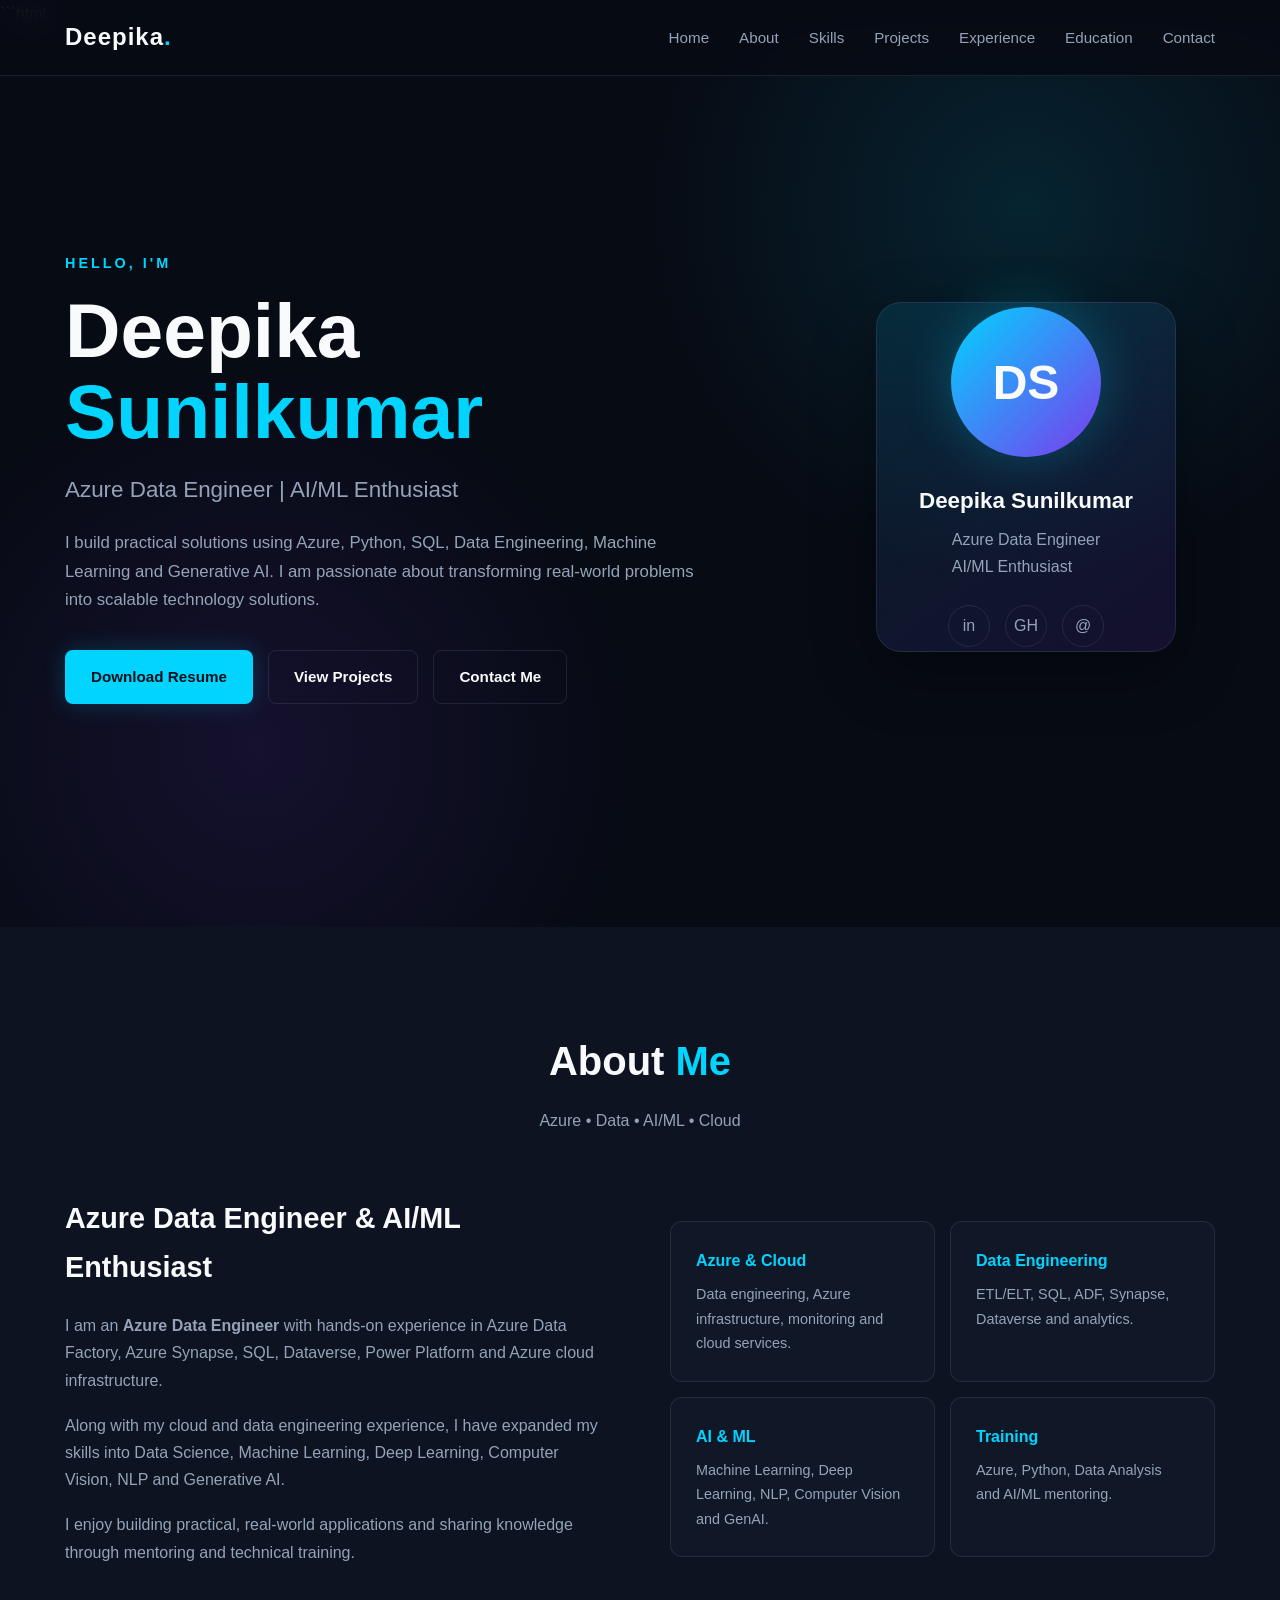
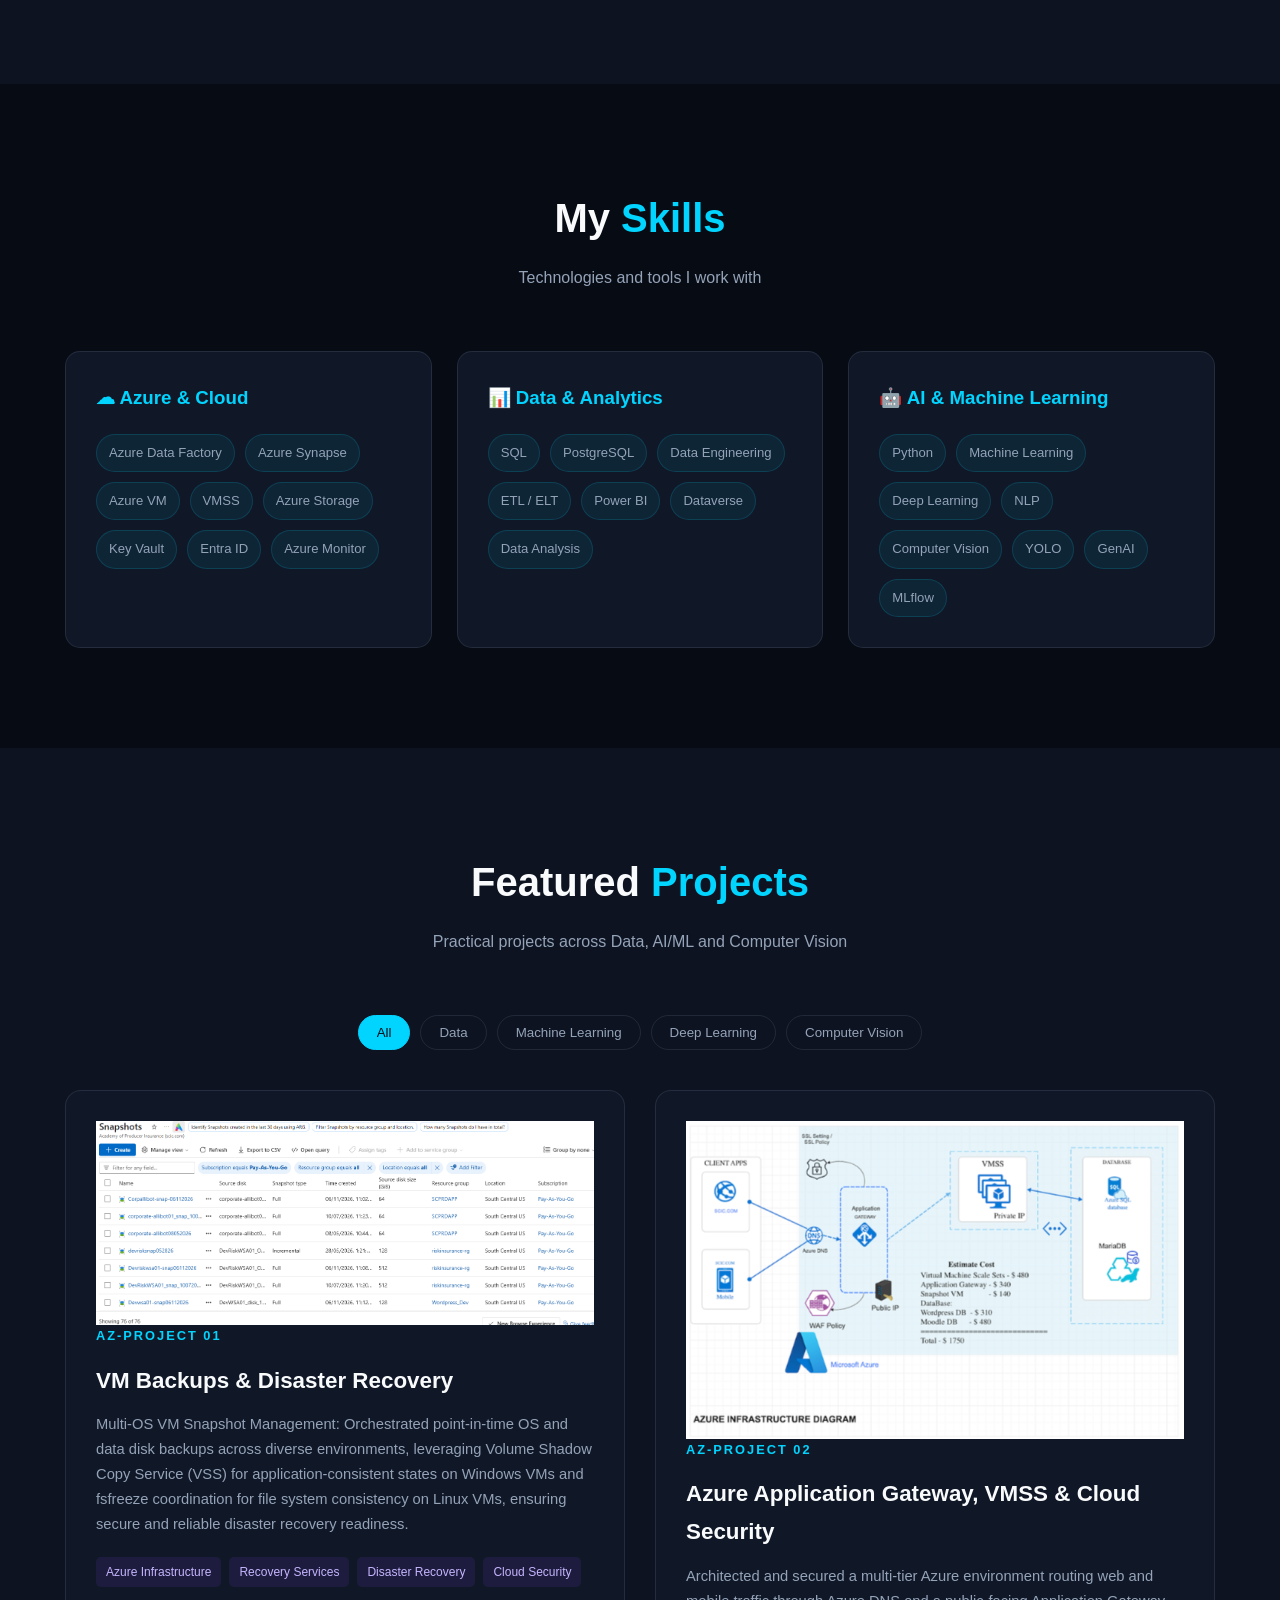
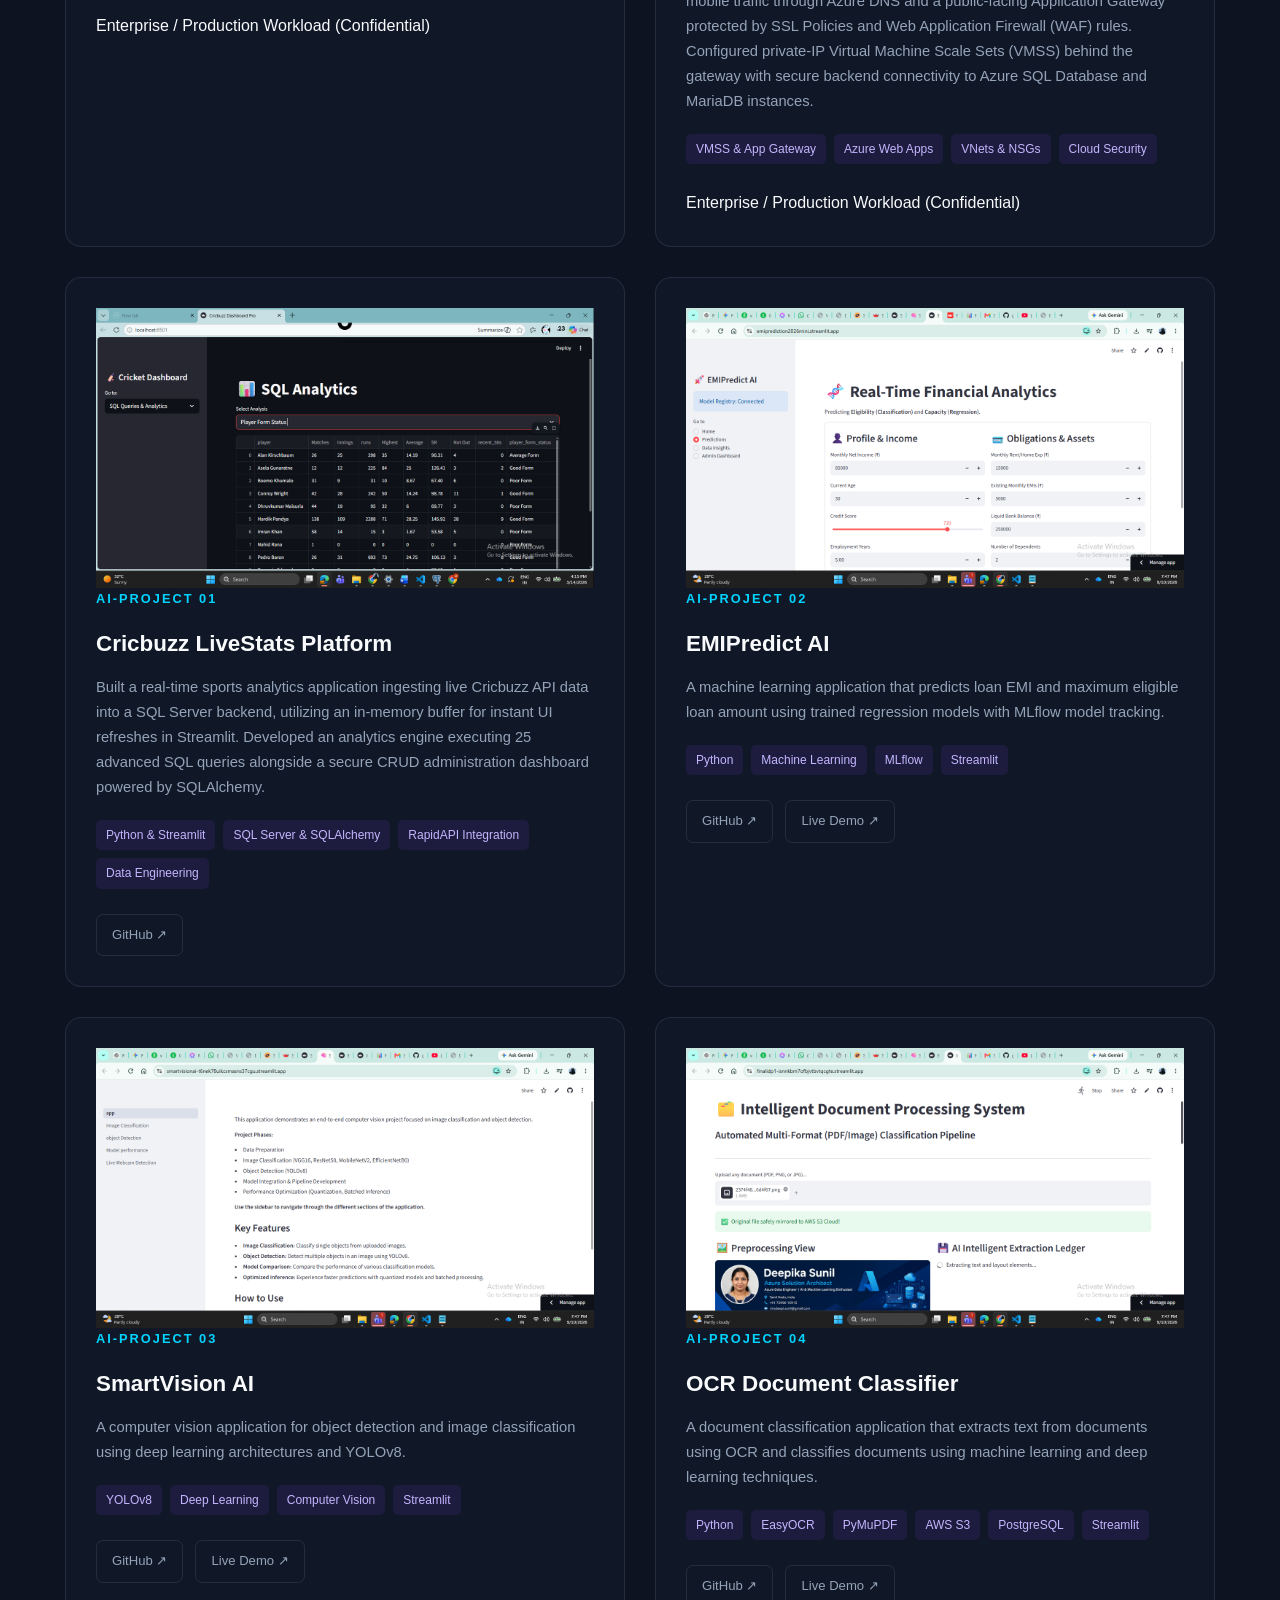
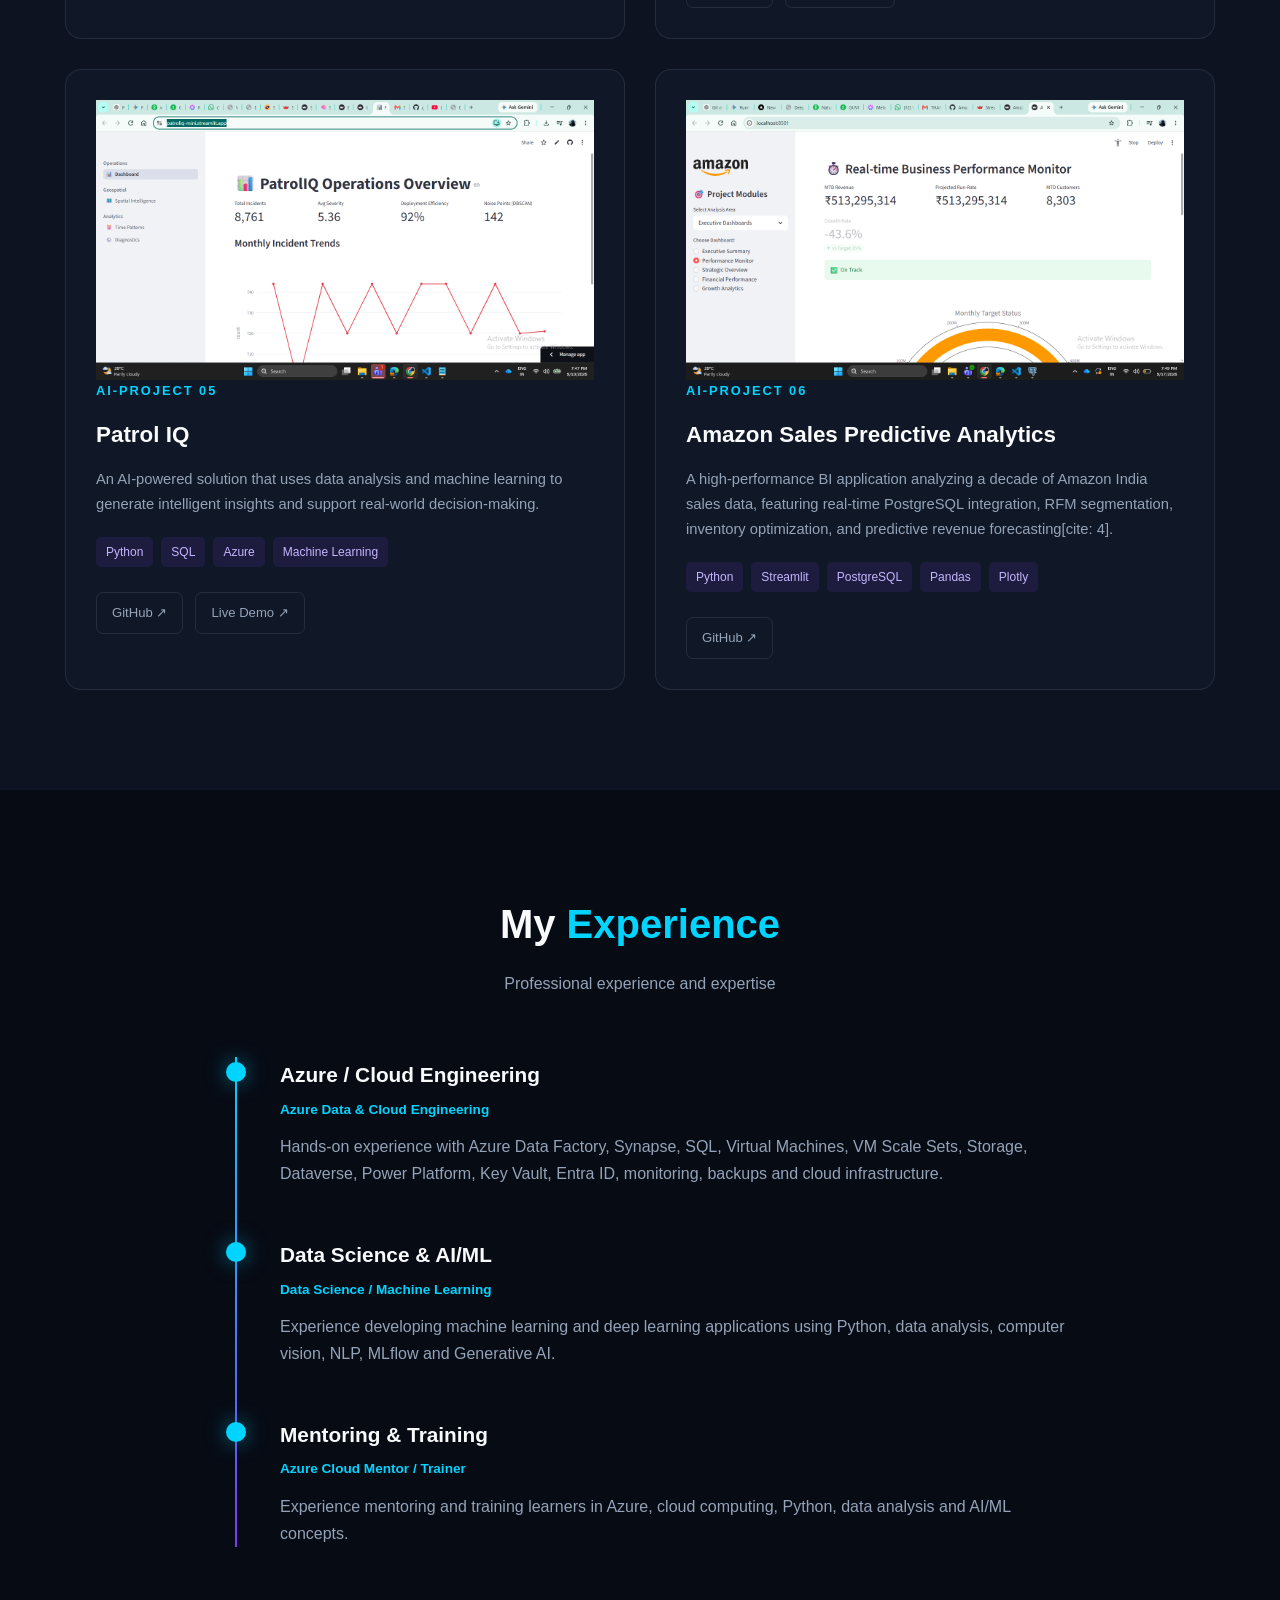
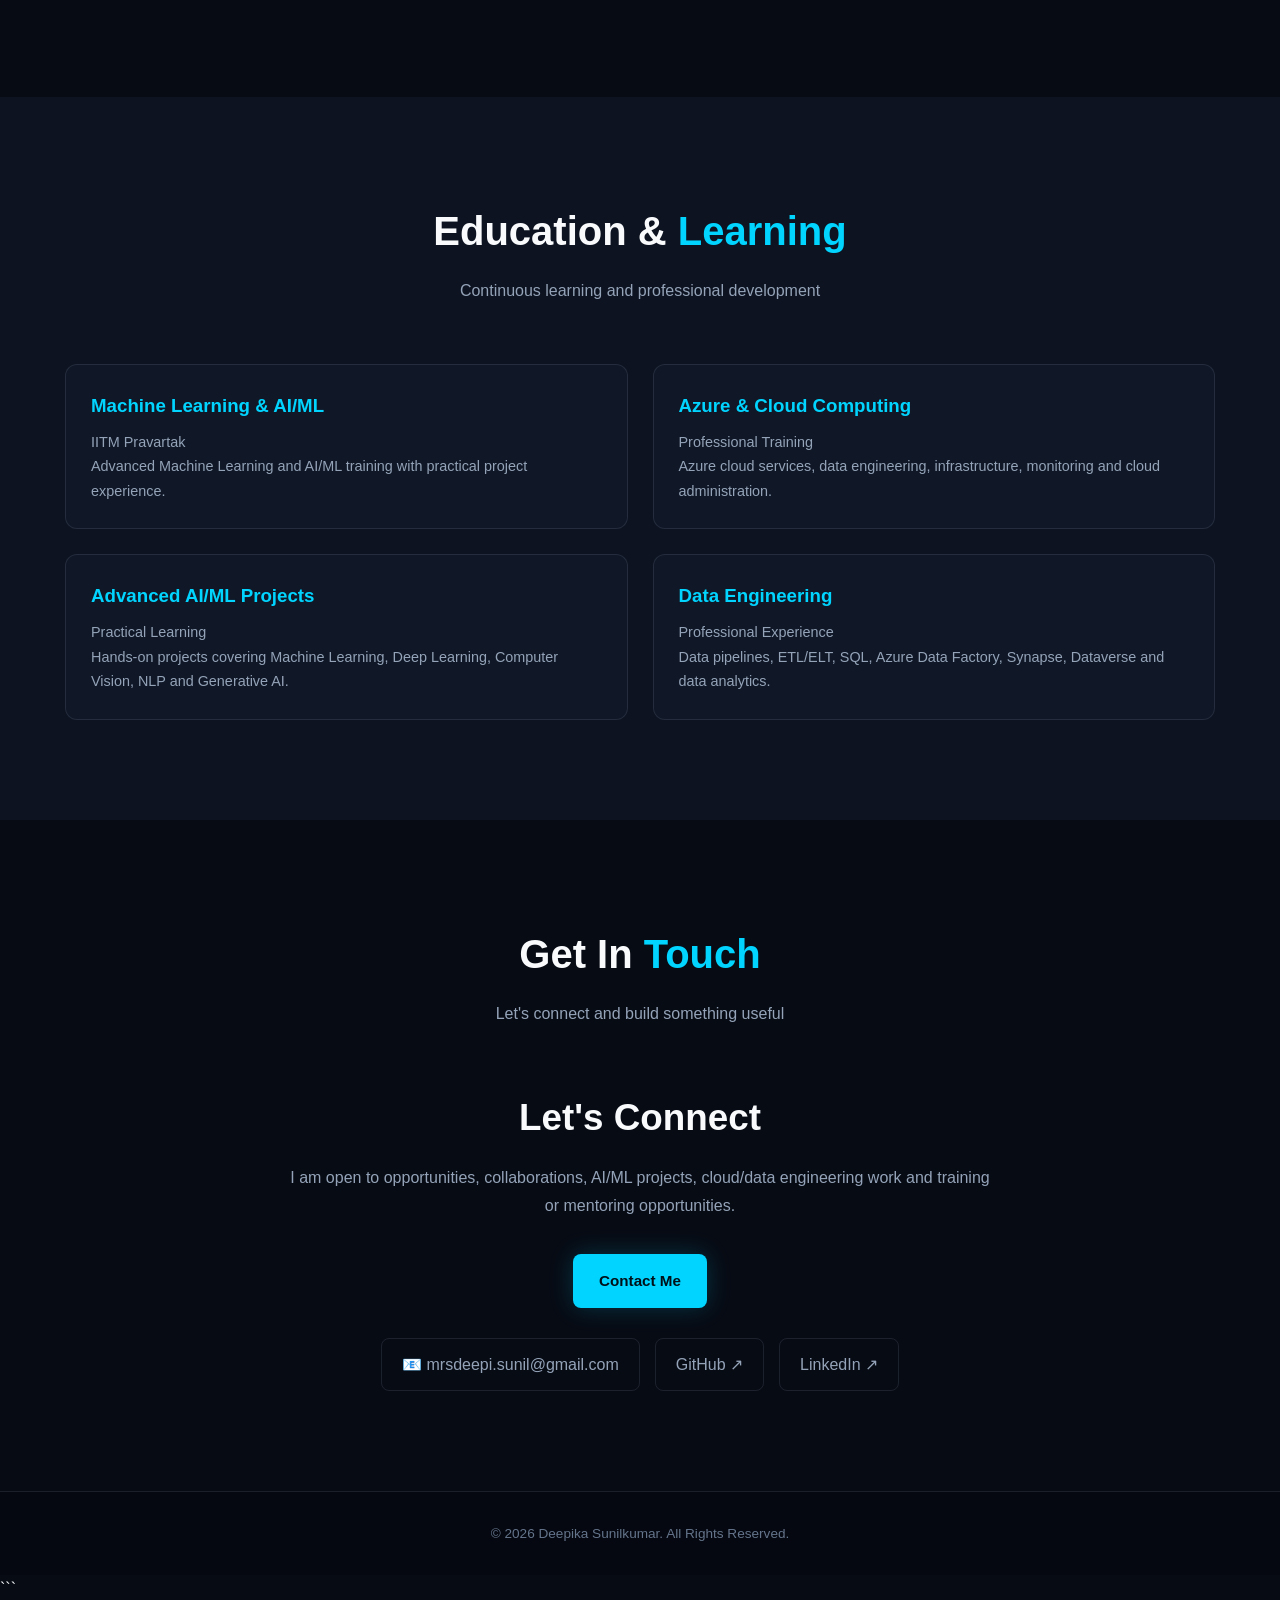
==== commit 2a49f4ae: "Initial commit1" ====
--- a/index.html
+++ b/index.html
@@ -506,68 +506,134 @@
 
             <div class="projects-grid">
 
-
                 <!-- =================================================
-                     PROJECT 01
+                     PROJECT AZ01
                 ================================================== -->
 
                 <div
                     class="project-card"
-                    data-category="data">
+                    data-category="infrastructure">
+                    <img src="images/Az1.png"
+                    alt="VM Backups and Disaster Recovery"
+                    class="project-image">
+
+                    <div class="project-number">
+                        AZ-PROJECT 01
+                    </div>
+
+                    <h3>
+                        VM Backups & Disaster Recovery
+                    </h3>
+
+                    <p>
+                        Multi-OS VM Snapshot Management: Orchestrated point-in-time OS and 
+                        data disk backups across diverse environments, 
+                        leveraging Volume Shadow Copy Service (VSS) for application-consistent states on Windows VMs and
+                        fsfreeze coordination for file system consistency on Linux VMs,
+                        ensuring secure and reliable disaster recovery readiness.
+                    </p>
+
+                    <div class="project-tags">
+
+                        <span>Azure Infrastructure</span>
+                        <span>Recovery Services</span>
+                        <span>Disaster Recovery</span>
+                        <span>Cloud Security</span>
+
+                    </div>
+
+                    <div class="project-links">
+
+                        <span class="private-project-label">
+                            Enterprise / Production Workload (Confidential)
+                        </span>
+
+                    </div>
+
+                </div>
+                <!-- =================================================
+                                    PROJECT AZ02
+                    ================================================== -->
+
+                <div
+                    class="project-card"
+                    data-category="infrastructure">
+                    <img src="images/Az2.png"
+                    alt="Azure VMSS, App Services & Networking"
+                    class="project-image">
+
+                    <div class="project-number">
+                        AZ-PROJECT 02
+                    </div>
+
+                    <h3>
+                        Azure Application Gateway, VMSS & Cloud Security
+                    </h3>
+
+                    <p>
+                        Architected and secured a multi-tier Azure environment routing web and mobile traffic through 
+                        Azure DNS and a public-facing Application Gateway protected by SSL Policies and Web Application 
+                        Firewall (WAF) rules. Configured private-IP Virtual Machine Scale Sets (VMSS) behind the gateway 
+                        with secure backend connectivity to Azure SQL Database and MariaDB instances.
+                    </p>
+
+                    <div class="project-tags">
+                        <span>VMSS & App Gateway</span>
+                        <span>Azure Web Apps</span>
+                        <span>VNets & NSGs</span>
+                        <span>Cloud Security</span>
+                    </div>
+
+                    <div class="project-links">
+                        <span class="private-project-label">
+                            Enterprise / Production Workload (Confidential)
+                        </span>
+                    </div>
+
+                </div>
+
+                <!-- =================================================
+                     PROJECT AZ03
+                    ================================================== -->
+
+                <div
+                    class="project-card"
+                    data-category="data-engineering">
                     <img src="images/crickbuzz.png"
-                    alt="Cricbuzz Dashboard Pro"
+                    alt="Cricbuzz LiveStats Platform"
                     class="project-image">
 
                     <div class="project-number">
-                        PROJECT 01
-                    </div>
-
-                    <h3>
-                        Cricbuzz Dashboard Pro
-                    </h3>
-
-                    <p>
-                        An interactive cricket analytics dashboard
-                        built using Streamlit, PostgreSQL and REST APIs.
-                        Includes live matches, player statistics,
-                        SQL analytics and CRUD operations.
+                        AI-PROJECT 01
+                    </div>
+
+                    <h3>
+                        Cricbuzz LiveStats Platform
+                    </h3>
+
+                    <p>
+                        Built a real-time sports analytics application ingesting live Cricbuzz API data into a SQL Server backend, 
+                        utilizing an in-memory buffer for instant UI refreshes in Streamlit. Developed an analytics engine executing 
+                        25 advanced SQL queries alongside a secure CRUD administration dashboard powered by SQLAlchemy.
                     </p>
 
                     <div class="project-tags">
-
-                        <span>Python</span>
-                        <span>Streamlit</span>
-                        <span>PostgreSQL</span>
-                        <span>REST API</span>
-                        <span>SQL</span>
-
+                        <span>Python & Streamlit</span>
+                        <span>SQL Server & SQLAlchemy</span>
+                        <span>RapidAPI Integration</span>
+                        <span>Data Engineering</span>
                     </div>
 
                     <div class="project-links">
-
                         <a
-                            href="https://github.com/mrsdeepisunil-oss/guvi-cricbuzz"
+                            href="https://github.com/mrsdeepisunil-oss"
                             target="_blank"
                             rel="noopener noreferrer">
-
                             GitHub ↗
-
                         </a>
-
-                        <a
-                            href="https://guvi-cricbuzz-bq4hnvpk3dhmuafbbvzvdo.streamlit.app/"
-                            target="_blank"
-                            rel="noopener noreferrer">
-
-                            Live Demo ↗
-
-                        </a>
-
-                    </div>
-
-                </div>
-
-
+                    </div>
+
+                </div>
                 <!-- =================================================
                      PROJECT 02
                 ================================================== -->
@@ -580,7 +646,7 @@
                     class="project-image">
 
                     <div class="project-number">
-                        PROJECT 02
+                        AI-PROJECT 02
                     </div>
 
                     <h3>
@@ -640,7 +706,7 @@
                     class="project-image">
 
                     <div class="project-number">
-                        PROJECT 03
+                        AI-PROJECT 03
                     </div>
 
                     <h3>
@@ -699,7 +765,7 @@
                     class="project-image">
 
                     <div class="project-number">
-                        PROJECT 04
+                        AI-PROJECT 04
                     </div>
 
                     <h3>
@@ -761,7 +827,7 @@
                     class="project-image">
 
                     <div class="project-number">
-                        PROJECT 05
+                        AI-PROJECT 05
                     </div>
 
                     <h3>
@@ -819,7 +885,7 @@
                     class="project-image">
 
                     <div class="project-number">
-                        PROJECT 06
+                        AI-PROJECT 06
                     </div>
 
                     <h3>
